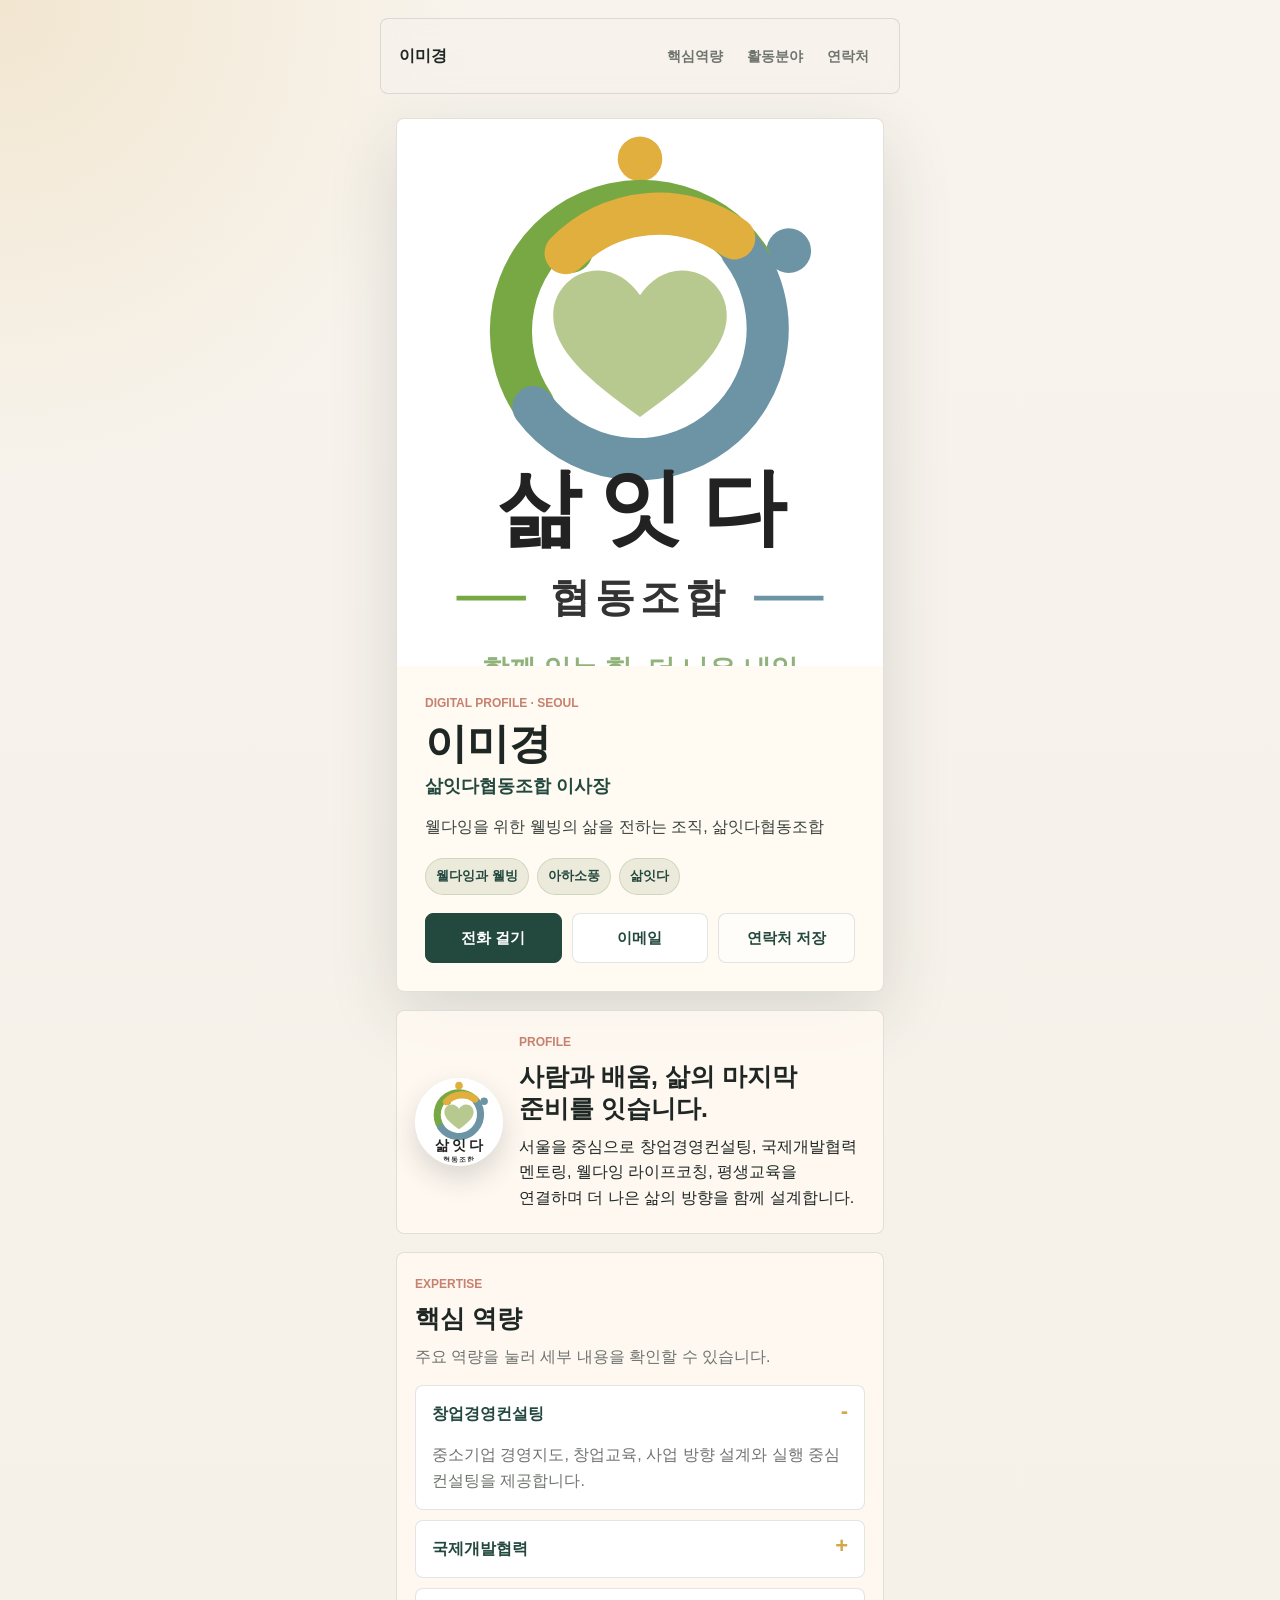
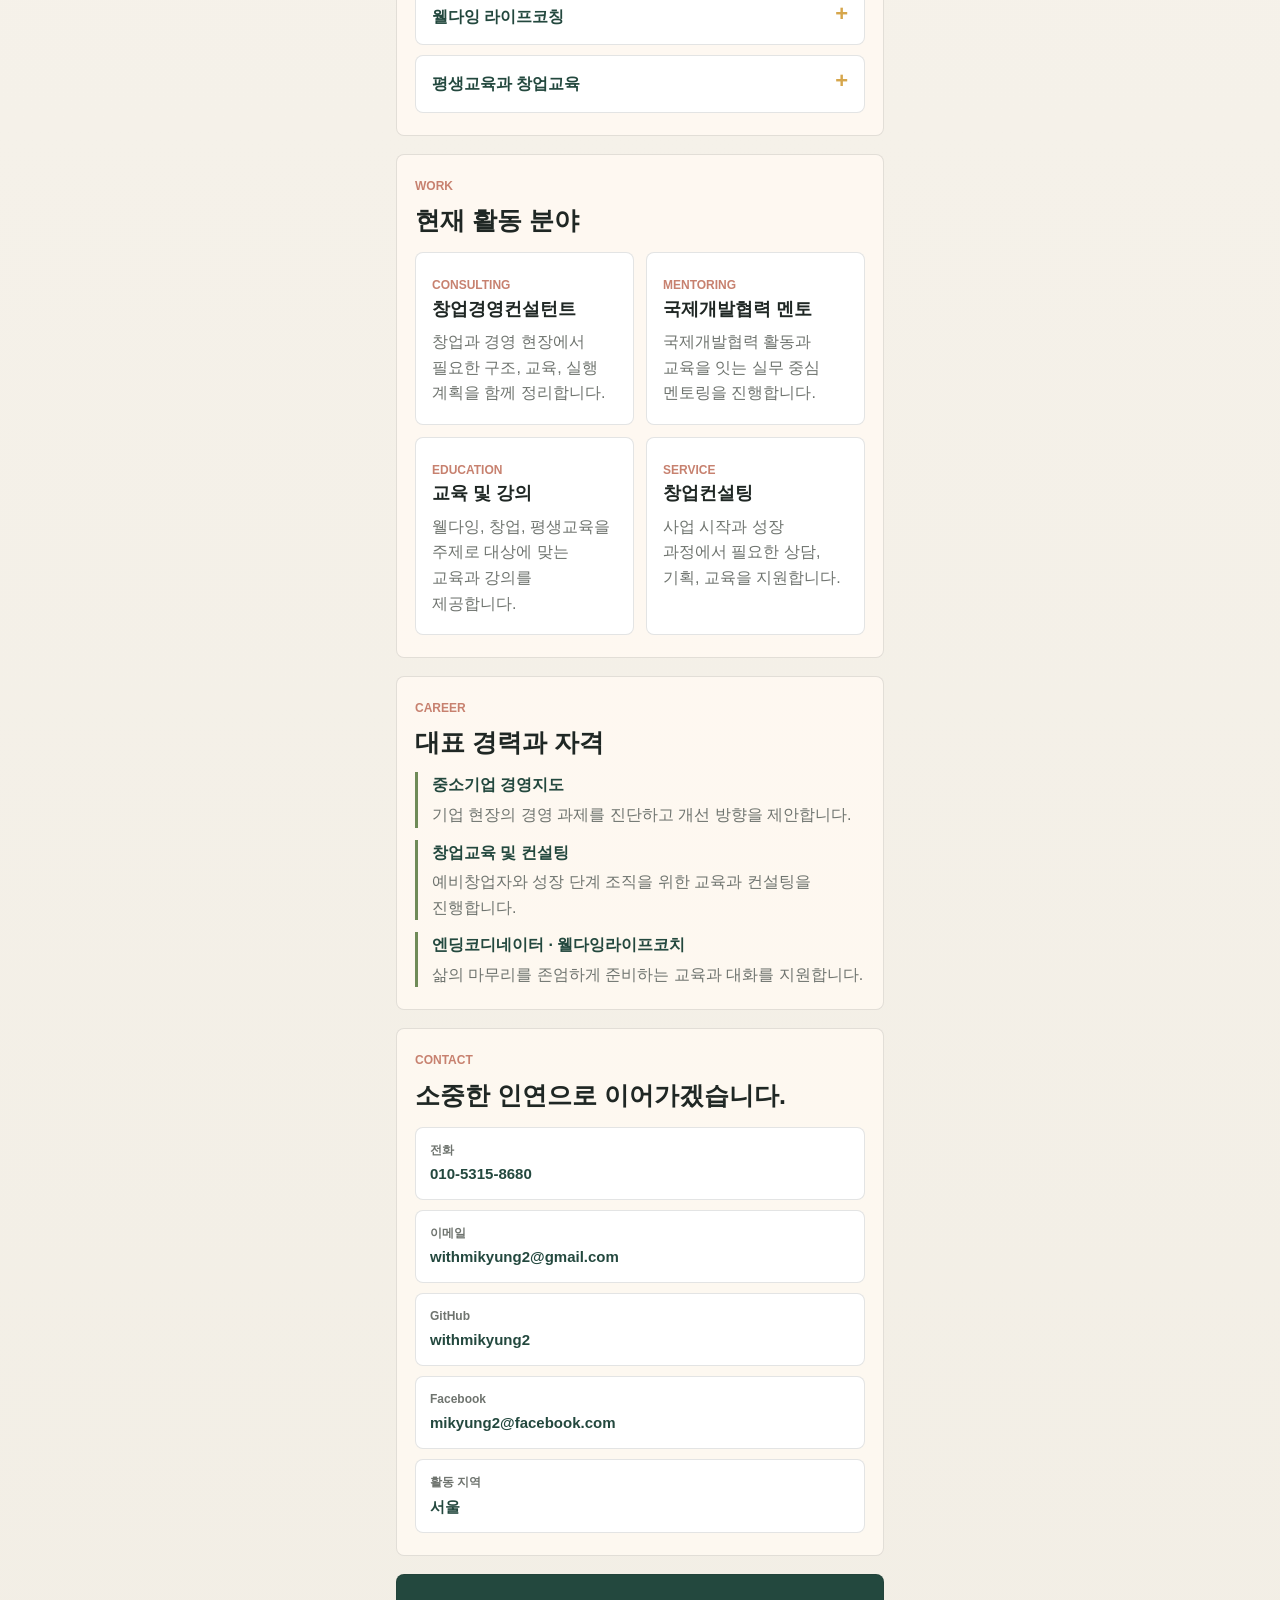
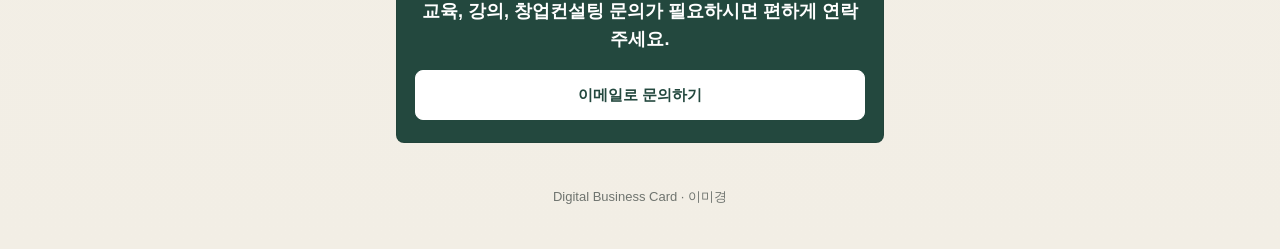
==== index.html @ 8b500c29 "Use cooperative logo instead of profile photo" ====
<!DOCTYPE html>
<html lang="ko">
  <head>
    <meta charset="UTF-8" />
    <meta name="viewport" content="width=device-width, initial-scale=1.0" />
    <meta name="robots" content="index, follow" />
    <title>이미경 · 삶잇다협동조합 이사장</title>
    <meta
      name="description"
      content="이미경 삶잇다협동조합 이사장의 디지털 명함입니다. 웰다잉과 웰빙, 창업경영컨설팅, 국제개발협력, 교육 및 강의를 연결합니다."
    />
    <link rel="canonical" href="https://withmikyung2.github.io/" />

    <!-- Naver Search Advisor ownership meta tag placeholder -->
    <!-- <meta name="naver-site-verification" content="YOUR_NAVER_VERIFICATION_CODE" /> -->
    <!-- Google Search Console ownership meta tag placeholder -->
    <!-- <meta name="google-site-verification" content="YOUR_GOOGLE_VERIFICATION_CODE" /> -->

    <meta property="og:title" content="이미경 · 삶잇다협동조합 이사장" />
    <meta
      property="og:description"
      content="웰다잉을 위한 웰빙의 삶을 전하는 조직, 삶잇다협동조합 이미경의 디지털 프로필입니다."
    />
    <meta property="og:type" content="website" />
    <meta property="og:url" content="https://withmikyung2.github.io/" />
    <meta property="og:image" content="https://withmikyung2.github.io/assets/logo.svg" />

    <link rel="stylesheet" href="./style.css" />
  </head>
  <body>
    <header class="site-header">
      <a class="brand" href="#home" aria-label="홈으로 이동">이미경</a>
      <button class="menu-button" type="button" aria-label="메뉴 열기" aria-expanded="false">
        <span></span>
        <span></span>
        <span></span>
      </button>
      <nav class="site-nav" aria-label="주요 메뉴">
        <a href="#expertise">핵심역량</a>
        <a href="#work">활동분야</a>
        <a href="#contact">연락처</a>
      </nav>
    </header>

    <main id="home" class="page-shell">
      <section class="hero-card" aria-labelledby="hero-title">
        <div class="hero-media">
          <img src="./assets/logo.svg" alt="삶잇다협동조합 로고" />
        </div>
        <div class="hero-content">
          <p class="eyebrow">Digital Profile · Seoul</p>
          <h1 id="hero-title">이미경</h1>
          <p class="role">삶잇다협동조합 이사장</p>
          <p class="lead">웰다잉을 위한 웰빙의 삶을 전하는 조직, 삶잇다협동조합</p>
          <div class="keyword-row" aria-label="주요 키워드">
            <span>웰다잉과 웰빙</span>
            <span>아하소풍</span>
            <span>삶잇다</span>
          </div>
          <div class="action-row" aria-label="빠른 연락 버튼">
            <a class="button primary" href="tel:01053158680">전화 걸기</a>
            <a class="button" href="mailto:withmikyung2@gmail.com">이메일</a>
            <a class="button ghost" href="./contact.vcf" download>연락처 저장</a>
          </div>
        </div>
      </section>

      <section class="intro-section" aria-labelledby="intro-title">
        <img src="./assets/logo.svg" alt="삶잇다협동조합 로고" />
        <div>
          <p class="section-kicker">Profile</p>
          <h2 id="intro-title">사람과 배움, 삶의 마지막 준비를 잇습니다.</h2>
          <p>
            서울을 중심으로 창업경영컨설팅, 국제개발협력 멘토링, 웰다잉 라이프코칭,
            평생교육을 연결하며 더 나은 삶의 방향을 함께 설계합니다.
          </p>
        </div>
      </section>

      <section id="expertise" class="content-section" aria-labelledby="expertise-title">
        <p class="section-kicker">Expertise</p>
        <h2 id="expertise-title">핵심 역량</h2>
        <p class="section-copy">주요 역량을 눌러 세부 내용을 확인할 수 있습니다.</p>

        <div class="accordion-list">
          <details open>
            <summary>창업경영컨설팅</summary>
            <p>중소기업 경영지도, 창업교육, 사업 방향 설계와 실행 중심 컨설팅을 제공합니다.</p>
          </details>
          <details>
            <summary>국제개발협력</summary>
            <p>국제개발협력 분야의 멘토와 컨설턴트로 현장과 교육을 연결합니다.</p>
          </details>
          <details>
            <summary>웰다잉 라이프코칭</summary>
            <p>엔딩코디네이터, 웰다잉라이프코치 관점으로 삶의 정리와 웰빙의 방향을 돕습니다.</p>
          </details>
          <details>
            <summary>평생교육과 창업교육</summary>
            <p>평생교육사 역량을 바탕으로 성인 학습, 창업 역량, 사회적 가치 교육을 기획합니다.</p>
          </details>
        </div>
      </section>

      <section id="work" class="content-section" aria-labelledby="work-title">
        <p class="section-kicker">Work</p>
        <h2 id="work-title">현재 활동 분야</h2>

        <div class="card-grid">
          <article class="info-card">
            <span class="card-label">Consulting</span>
            <h3>창업경영컨설턴트</h3>
            <p>창업과 경영 현장에서 필요한 구조, 교육, 실행 계획을 함께 정리합니다.</p>
          </article>
          <article class="info-card">
            <span class="card-label">Mentoring</span>
            <h3>국제개발협력 멘토</h3>
            <p>국제개발협력 활동과 교육을 잇는 실무 중심 멘토링을 진행합니다.</p>
          </article>
          <article class="info-card">
            <span class="card-label">Education</span>
            <h3>교육 및 강의</h3>
            <p>웰다잉, 창업, 평생교육을 주제로 대상에 맞는 교육과 강의를 제공합니다.</p>
          </article>
          <article class="info-card">
            <span class="card-label">Service</span>
            <h3>창업컨설팅</h3>
            <p>사업 시작과 성장 과정에서 필요한 상담, 기획, 교육을 지원합니다.</p>
          </article>
        </div>
      </section>

      <section class="content-section compact" aria-labelledby="career-title">
        <p class="section-kicker">Career</p>
        <h2 id="career-title">대표 경력과 자격</h2>
        <div class="timeline">
          <article>
            <strong>중소기업 경영지도</strong>
            <p>기업 현장의 경영 과제를 진단하고 개선 방향을 제안합니다.</p>
          </article>
          <article>
            <strong>창업교육 및 컨설팅</strong>
            <p>예비창업자와 성장 단계 조직을 위한 교육과 컨설팅을 진행합니다.</p>
          </article>
          <article>
            <strong>엔딩코디네이터 · 웰다잉라이프코치</strong>
            <p>삶의 마무리를 존엄하게 준비하는 교육과 대화를 지원합니다.</p>
          </article>
        </div>
      </section>

      <section id="contact" class="contact-section" aria-labelledby="contact-title">
        <p class="section-kicker">Contact</p>
        <h2 id="contact-title">소중한 인연으로 이어가겠습니다.</h2>
        <div class="contact-list">
          <a href="tel:01053158680">
            <span>전화</span>
            <strong>010-5315-8680</strong>
          </a>
          <a href="mailto:withmikyung2@gmail.com">
            <span>이메일</span>
            <strong>withmikyung2@gmail.com</strong>
          </a>
          <a href="https://github.com/withmikyung2" target="_blank" rel="noopener noreferrer">
            <span>GitHub</span>
            <strong>withmikyung2</strong>
          </a>
          <div>
            <span>Facebook</span>
            <strong>mikyung2@facebook.com</strong>
          </div>
          <div>
            <span>활동 지역</span>
            <strong>서울</strong>
          </div>
        </div>
      </section>

      <section class="cta-section" aria-label="연락 유도">
        <p>교육, 강의, 창업컨설팅 문의가 필요하시면 편하게 연락 주세요.</p>
        <a class="button primary wide" href="mailto:withmikyung2@gmail.com">이메일로 문의하기</a>
      </section>
    </main>

    <footer class="site-footer">
      <p>Digital Business Card · 이미경</p>
    </footer>

    <script src="./script.js"></script>
  </body>
</html>
---- style.css ----
:root {
  --bg: #f6f2eb;
  --paper: #fffaf2;
  --ink: #1f2724;
  --muted: #6f746f;
  --line: rgba(31, 39, 36, 0.12);
  --green: #23483e;
  --leaf: #6f8b58;
  --rose: #c7816f;
  --gold: #d6a64c;
  --shadow: 0 22px 70px rgba(31, 39, 36, 0.14);
}

* { box-sizing: border-box; }
html { scroll-behavior: smooth; }
body {
  margin: 0;
  background: radial-gradient(circle at top left, rgba(214, 166, 76, 0.18), transparent 30rem), linear-gradient(180deg, #f8f4ed 0%, #f2eee5 100%);
  color: var(--ink);
  font-family: Pretendard, -apple-system, BlinkMacSystemFont, "Segoe UI", sans-serif;
  line-height: 1.6;
  word-break: keep-all;
  overflow-x: hidden;
}
a { color: inherit; text-decoration: none; }
img { display: block; max-width: 100%; }
.site-header {
  position: sticky; top: 0; z-index: 20; display: flex; align-items: center; justify-content: space-between;
  width: min(100%, 520px); margin: 0 auto; padding: 14px 18px;
  background: rgba(246, 242, 235, 0.88); border-bottom: 1px solid var(--line); backdrop-filter: blur(16px);
}
.brand { font-weight: 800; letter-spacing: 0; }
.menu-button { display: grid; gap: 4px; width: 44px; height: 44px; place-content: center; padding: 0; border: 1px solid var(--line); border-radius: 8px; background: var(--paper); }
.menu-button span { width: 18px; height: 2px; background: var(--ink); border-radius: 999px; }
.site-nav { position: absolute; top: 62px; right: 14px; display: none; min-width: 160px; padding: 8px; background: var(--paper); border: 1px solid var(--line); border-radius: 8px; box-shadow: var(--shadow); }
.site-nav.is-open { display: grid; }
.site-nav a { padding: 12px; border-radius: 8px; color: var(--muted); font-size: 14px; font-weight: 700; }
.site-nav a:hover, .site-nav a:focus-visible { background: rgba(111, 139, 88, 0.14); color: var(--green); }
.page-shell { width: min(100%, 520px); margin: 0 auto; padding: 18px 16px 44px; }
.hero-card { overflow: hidden; background: var(--paper); border: 1px solid var(--line); border-radius: 8px; box-shadow: var(--shadow); }
.hero-media { position: relative; aspect-ratio: 4 / 4.5; background: #e8ded1; }
.hero-media img { width: 100%; height: 100%; object-fit: cover; object-position: center 18%; }
.hero-content { padding: 24px 20px 22px; }
.eyebrow, .section-kicker, .card-label { margin: 0 0 8px; color: var(--rose); font-size: 12px; font-weight: 800; letter-spacing: 0; text-transform: uppercase; }
h1, h2, h3, p { margin-top: 0; }
h1 { margin-bottom: 4px; font-size: 42px; line-height: 1.1; }
h2 { margin-bottom: 10px; font-size: 25px; line-height: 1.28; }
h3 { margin-bottom: 8px; font-size: 18px; line-height: 1.35; }
.role { margin-bottom: 14px; color: var(--green); font-size: 18px; font-weight: 800; }
.lead { margin-bottom: 18px; color: #39423d; font-size: 16px; }
.keyword-row { display: flex; flex-wrap: wrap; gap: 8px; margin-bottom: 18px; }
.keyword-row span { padding: 7px 10px; background: rgba(111, 139, 88, 0.14); border: 1px solid rgba(111, 139, 88, 0.22); border-radius: 999px; color: var(--green); font-size: 13px; font-weight: 700; }
.action-row { display: grid; grid-template-columns: 1fr; gap: 10px; }
.button { display: inline-flex; align-items: center; justify-content: center; min-height: 48px; padding: 12px 16px; border: 1px solid var(--line); border-radius: 8px; background: #fff; color: var(--green); font-size: 15px; font-weight: 800; text-align: center; }
.button.primary { background: var(--green); border-color: var(--green); color: #fff; }
.button.ghost { background: rgba(255, 255, 255, 0.58); }
.button.wide { width: 100%; }
.intro-section, .content-section, .contact-section, .cta-section { margin-top: 18px; padding: 22px 18px; background: rgba(255, 250, 242, 0.84); border: 1px solid var(--line); border-radius: 8px; }
.intro-section { display: grid; grid-template-columns: 88px 1fr; gap: 16px; align-items: center; }
.intro-section img { width: 88px; height: 88px; border: 3px solid #fff; border-radius: 50%; object-fit: cover; object-position: center 18%; box-shadow: 0 12px 28px rgba(31, 39, 36, 0.16); }
.intro-section p:last-child, .content-section p:last-child, .contact-section p:last-child { margin-bottom: 0; }
.section-copy { color: var(--muted); }
.accordion-list { display: grid; gap: 10px; margin-top: 16px; }
details { overflow: hidden; background: #fff; border: 1px solid var(--line); border-radius: 8px; }
summary { position: relative; min-height: 54px; padding: 15px 44px 15px 16px; color: var(--green); cursor: pointer; font-weight: 850; list-style: none; }
summary::-webkit-details-marker { display: none; }
summary::after { content: "+"; position: absolute; top: 14px; right: 16px; color: var(--gold); font-size: 22px; line-height: 1; }
details[open] summary::after { content: "-"; }
details p { margin: 0; padding: 0 16px 16px; color: var(--muted); }
.card-grid { display: grid; gap: 12px; margin-top: 16px; }
.info-card { padding: 18px 16px; background: #fff; border: 1px solid var(--line); border-radius: 8px; }
.info-card p { margin-bottom: 0; color: var(--muted); }
.timeline { display: grid; gap: 12px; margin-top: 14px; }
.timeline article { padding-left: 14px; border-left: 3px solid var(--leaf); }
.timeline strong { display: block; margin-bottom: 4px; color: var(--green); }
.timeline p { margin-bottom: 0; color: var(--muted); }
.contact-list { display: grid; gap: 10px; margin-top: 16px; }
.contact-list a, .contact-list div { display: grid; gap: 2px; min-height: 58px; padding: 13px 14px; background: #fff; border: 1px solid var(--line); border-radius: 8px; }
.contact-list span { color: var(--muted); font-size: 12px; font-weight: 800; }
.contact-list strong { color: var(--green); font-size: 15px; overflow-wrap: anywhere; }
.cta-section { background: var(--green); color: #fff; text-align: center; }
.cta-section p { margin-bottom: 16px; font-size: 18px; font-weight: 800; }
.cta-section .button.primary { background: #fff; border-color: #fff; color: var(--green); }
.site-footer { width: min(100%, 520px); margin: 0 auto; padding: 0 16px 28px; color: var(--muted); font-size: 13px; text-align: center; }
@media (min-width: 560px) {
  .site-header { margin-top: 18px; border: 1px solid var(--line); border-radius: 8px; }
  .menu-button { display: none; }
  .site-nav { position: static; display: flex; min-width: auto; padding: 0; background: transparent; border: 0; box-shadow: none; }
  .page-shell { padding-top: 24px; }
  .hero-content { padding: 28px; }
  .action-row { grid-template-columns: repeat(3, 1fr); }
  .card-grid { grid-template-columns: repeat(2, 1fr); }
}
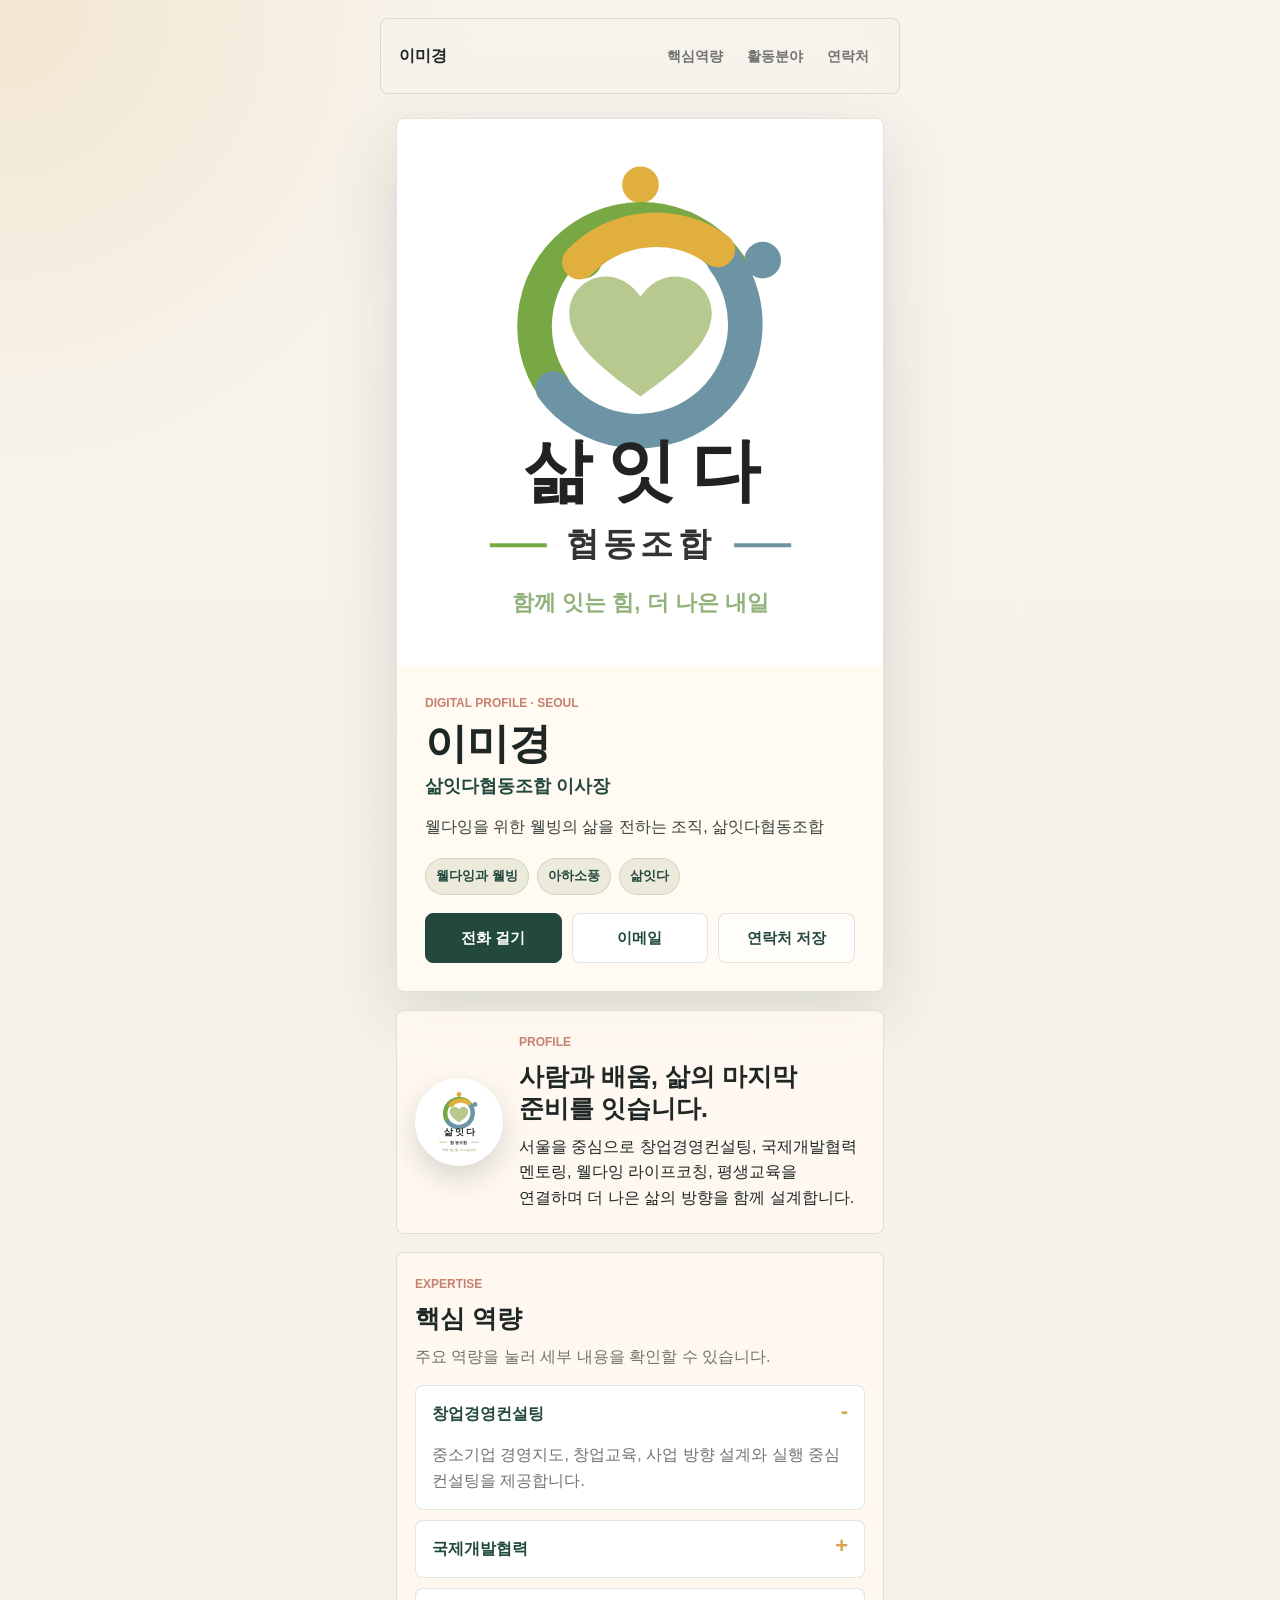
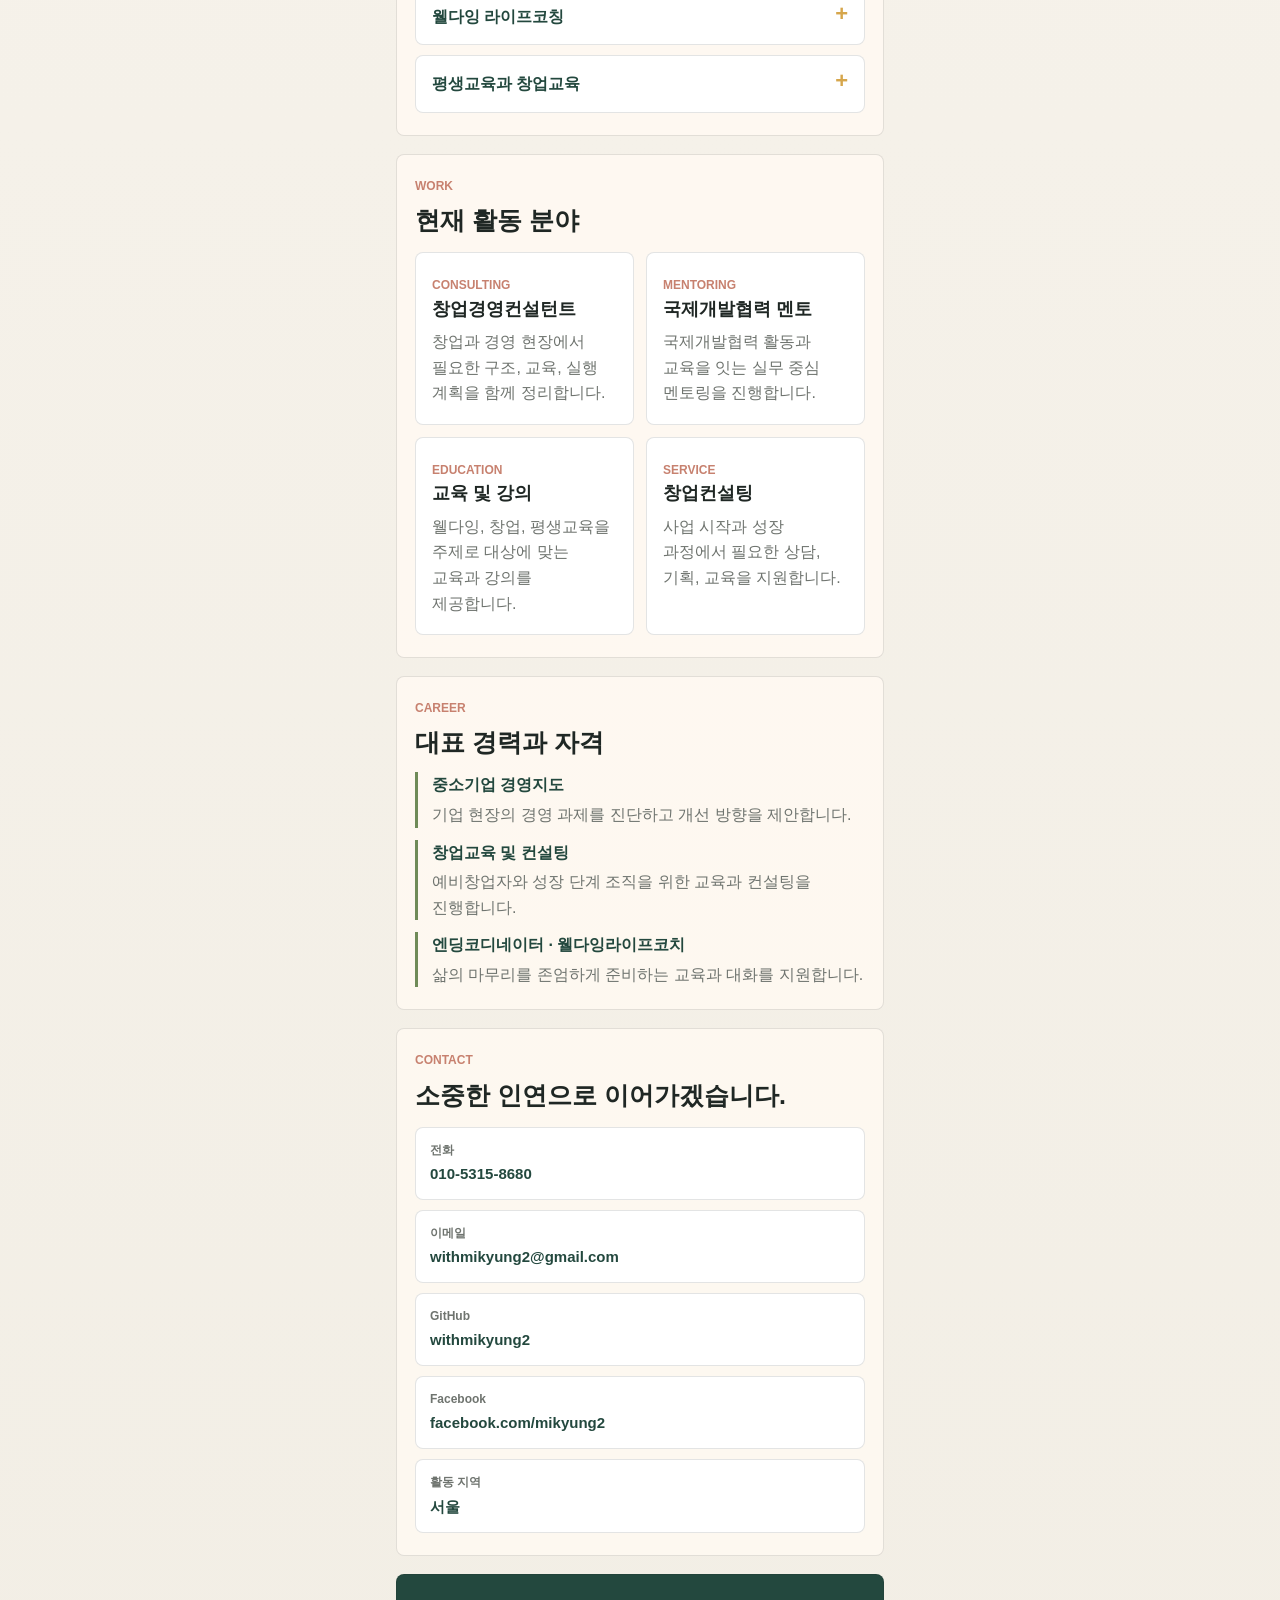
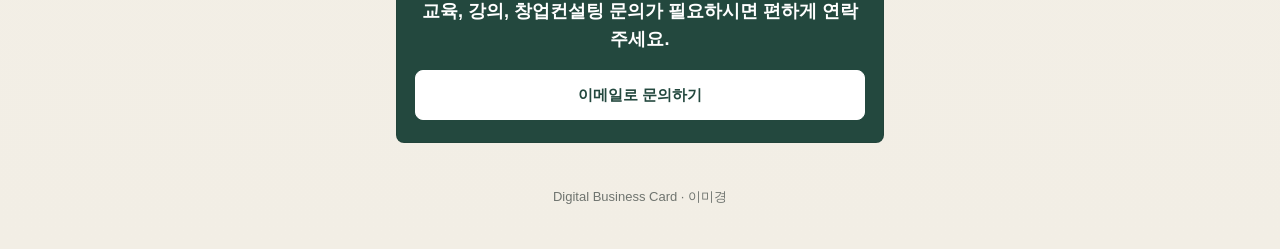
==== commit 870c7061: "Update Facebook contact link" ====
--- a/index.html
+++ b/index.html
@@ -165,10 +165,10 @@
             <span>GitHub</span>
             <strong>withmikyung2</strong>
           </a>
-          <div>
+          <a href="https://facebook.com/mikyung2" target="_blank" rel="noopener noreferrer">
             <span>Facebook</span>
-            <strong>mikyung2@facebook.com</strong>
-          </div>
+            <strong>facebook.com/mikyung2</strong>
+          </a>
           <div>
             <span>활동 지역</span>
             <strong>서울</strong>
--- a/style.css
+++ b/style.css
@@ -11,83 +11,459 @@
   --shadow: 0 22px 70px rgba(31, 39, 36, 0.14);
 }
 
-* { box-sizing: border-box; }
-html { scroll-behavior: smooth; }
+* {
+  box-sizing: border-box;
+}
+
+html {
+  scroll-behavior: smooth;
+}
+
 body {
   margin: 0;
-  background: radial-gradient(circle at top left, rgba(214, 166, 76, 0.18), transparent 30rem), linear-gradient(180deg, #f8f4ed 0%, #f2eee5 100%);
+  background:
+    radial-gradient(circle at top left, rgba(214, 166, 76, 0.18), transparent 30rem),
+    linear-gradient(180deg, #f8f4ed 0%, #f2eee5 100%);
   color: var(--ink);
   font-family: Pretendard, -apple-system, BlinkMacSystemFont, "Segoe UI", sans-serif;
   line-height: 1.6;
   word-break: keep-all;
   overflow-x: hidden;
 }
-a { color: inherit; text-decoration: none; }
-img { display: block; max-width: 100%; }
+
+a {
+  color: inherit;
+  text-decoration: none;
+}
+
+img {
+  display: block;
+  max-width: 100%;
+}
+
 .site-header {
-  position: sticky; top: 0; z-index: 20; display: flex; align-items: center; justify-content: space-between;
-  width: min(100%, 520px); margin: 0 auto; padding: 14px 18px;
-  background: rgba(246, 242, 235, 0.88); border-bottom: 1px solid var(--line); backdrop-filter: blur(16px);
-}
-.brand { font-weight: 800; letter-spacing: 0; }
-.menu-button { display: grid; gap: 4px; width: 44px; height: 44px; place-content: center; padding: 0; border: 1px solid var(--line); border-radius: 8px; background: var(--paper); }
-.menu-button span { width: 18px; height: 2px; background: var(--ink); border-radius: 999px; }
-.site-nav { position: absolute; top: 62px; right: 14px; display: none; min-width: 160px; padding: 8px; background: var(--paper); border: 1px solid var(--line); border-radius: 8px; box-shadow: var(--shadow); }
-.site-nav.is-open { display: grid; }
-.site-nav a { padding: 12px; border-radius: 8px; color: var(--muted); font-size: 14px; font-weight: 700; }
-.site-nav a:hover, .site-nav a:focus-visible { background: rgba(111, 139, 88, 0.14); color: var(--green); }
-.page-shell { width: min(100%, 520px); margin: 0 auto; padding: 18px 16px 44px; }
-.hero-card { overflow: hidden; background: var(--paper); border: 1px solid var(--line); border-radius: 8px; box-shadow: var(--shadow); }
-.hero-media { position: relative; aspect-ratio: 4 / 4.5; background: #e8ded1; }
-.hero-media img { width: 100%; height: 100%; object-fit: cover; object-position: center 18%; }
-.hero-content { padding: 24px 20px 22px; }
-.eyebrow, .section-kicker, .card-label { margin: 0 0 8px; color: var(--rose); font-size: 12px; font-weight: 800; letter-spacing: 0; text-transform: uppercase; }
-h1, h2, h3, p { margin-top: 0; }
-h1 { margin-bottom: 4px; font-size: 42px; line-height: 1.1; }
-h2 { margin-bottom: 10px; font-size: 25px; line-height: 1.28; }
-h3 { margin-bottom: 8px; font-size: 18px; line-height: 1.35; }
-.role { margin-bottom: 14px; color: var(--green); font-size: 18px; font-weight: 800; }
-.lead { margin-bottom: 18px; color: #39423d; font-size: 16px; }
-.keyword-row { display: flex; flex-wrap: wrap; gap: 8px; margin-bottom: 18px; }
-.keyword-row span { padding: 7px 10px; background: rgba(111, 139, 88, 0.14); border: 1px solid rgba(111, 139, 88, 0.22); border-radius: 999px; color: var(--green); font-size: 13px; font-weight: 700; }
-.action-row { display: grid; grid-template-columns: 1fr; gap: 10px; }
-.button { display: inline-flex; align-items: center; justify-content: center; min-height: 48px; padding: 12px 16px; border: 1px solid var(--line); border-radius: 8px; background: #fff; color: var(--green); font-size: 15px; font-weight: 800; text-align: center; }
-.button.primary { background: var(--green); border-color: var(--green); color: #fff; }
-.button.ghost { background: rgba(255, 255, 255, 0.58); }
-.button.wide { width: 100%; }
-.intro-section, .content-section, .contact-section, .cta-section { margin-top: 18px; padding: 22px 18px; background: rgba(255, 250, 242, 0.84); border: 1px solid var(--line); border-radius: 8px; }
-.intro-section { display: grid; grid-template-columns: 88px 1fr; gap: 16px; align-items: center; }
-.intro-section img { width: 88px; height: 88px; border: 3px solid #fff; border-radius: 50%; object-fit: cover; object-position: center 18%; box-shadow: 0 12px 28px rgba(31, 39, 36, 0.16); }
-.intro-section p:last-child, .content-section p:last-child, .contact-section p:last-child { margin-bottom: 0; }
-.section-copy { color: var(--muted); }
-.accordion-list { display: grid; gap: 10px; margin-top: 16px; }
-details { overflow: hidden; background: #fff; border: 1px solid var(--line); border-radius: 8px; }
-summary { position: relative; min-height: 54px; padding: 15px 44px 15px 16px; color: var(--green); cursor: pointer; font-weight: 850; list-style: none; }
-summary::-webkit-details-marker { display: none; }
-summary::after { content: "+"; position: absolute; top: 14px; right: 16px; color: var(--gold); font-size: 22px; line-height: 1; }
-details[open] summary::after { content: "-"; }
-details p { margin: 0; padding: 0 16px 16px; color: var(--muted); }
-.card-grid { display: grid; gap: 12px; margin-top: 16px; }
-.info-card { padding: 18px 16px; background: #fff; border: 1px solid var(--line); border-radius: 8px; }
-.info-card p { margin-bottom: 0; color: var(--muted); }
-.timeline { display: grid; gap: 12px; margin-top: 14px; }
-.timeline article { padding-left: 14px; border-left: 3px solid var(--leaf); }
-.timeline strong { display: block; margin-bottom: 4px; color: var(--green); }
-.timeline p { margin-bottom: 0; color: var(--muted); }
-.contact-list { display: grid; gap: 10px; margin-top: 16px; }
-.contact-list a, .contact-list div { display: grid; gap: 2px; min-height: 58px; padding: 13px 14px; background: #fff; border: 1px solid var(--line); border-radius: 8px; }
-.contact-list span { color: var(--muted); font-size: 12px; font-weight: 800; }
-.contact-list strong { color: var(--green); font-size: 15px; overflow-wrap: anywhere; }
-.cta-section { background: var(--green); color: #fff; text-align: center; }
-.cta-section p { margin-bottom: 16px; font-size: 18px; font-weight: 800; }
-.cta-section .button.primary { background: #fff; border-color: #fff; color: var(--green); }
-.site-footer { width: min(100%, 520px); margin: 0 auto; padding: 0 16px 28px; color: var(--muted); font-size: 13px; text-align: center; }
+  position: sticky;
+  top: 0;
+  z-index: 20;
+  display: flex;
+  align-items: center;
+  justify-content: space-between;
+  width: min(100%, 520px);
+  margin: 0 auto;
+  padding: 14px 18px;
+  background: rgba(246, 242, 235, 0.88);
+  border-bottom: 1px solid var(--line);
+  backdrop-filter: blur(16px);
+}
+
+.brand {
+  font-weight: 800;
+  letter-spacing: 0;
+}
+
+.menu-button {
+  display: grid;
+  gap: 4px;
+  width: 44px;
+  height: 44px;
+  place-content: center;
+  padding: 0;
+  border: 1px solid var(--line);
+  border-radius: 8px;
+  background: var(--paper);
+}
+
+.menu-button span {
+  width: 18px;
+  height: 2px;
+  background: var(--ink);
+  border-radius: 999px;
+}
+
+.site-nav {
+  position: absolute;
+  top: 62px;
+  right: 14px;
+  display: none;
+  min-width: 160px;
+  padding: 8px;
+  background: var(--paper);
+  border: 1px solid var(--line);
+  border-radius: 8px;
+  box-shadow: var(--shadow);
+}
+
+.site-nav.is-open {
+  display: grid;
+}
+
+.site-nav a {
+  padding: 12px;
+  border-radius: 8px;
+  color: var(--muted);
+  font-size: 14px;
+  font-weight: 700;
+}
+
+.site-nav a:hover,
+.site-nav a:focus-visible {
+  background: rgba(111, 139, 88, 0.14);
+  color: var(--green);
+}
+
+.page-shell {
+  width: min(100%, 520px);
+  margin: 0 auto;
+  padding: 18px 16px 44px;
+}
+
+.hero-card {
+  overflow: hidden;
+  background: var(--paper);
+  border: 1px solid var(--line);
+  border-radius: 8px;
+  box-shadow: var(--shadow);
+}
+
+.hero-media {
+  position: relative;
+  aspect-ratio: 4 / 4.5;
+  display: flex;
+  align-items: center;
+  justify-content: center;
+  padding: 24px;
+  background: #fff;
+}
+
+.hero-media img {
+  width: 100%;
+  height: 100%;
+  object-fit: contain;
+  object-position: center;
+}
+
+.hero-content {
+  padding: 24px 20px 22px;
+}
+
+.eyebrow,
+.section-kicker,
+.card-label {
+  margin: 0 0 8px;
+  color: var(--rose);
+  font-size: 12px;
+  font-weight: 800;
+  letter-spacing: 0;
+  text-transform: uppercase;
+}
+
+h1,
+h2,
+h3,
+p {
+  margin-top: 0;
+}
+
+h1 {
+  margin-bottom: 4px;
+  font-size: 42px;
+  line-height: 1.1;
+}
+
+h2 {
+  margin-bottom: 10px;
+  font-size: 25px;
+  line-height: 1.28;
+}
+
+h3 {
+  margin-bottom: 8px;
+  font-size: 18px;
+  line-height: 1.35;
+}
+
+.role {
+  margin-bottom: 14px;
+  color: var(--green);
+  font-size: 18px;
+  font-weight: 800;
+}
+
+.lead {
+  margin-bottom: 18px;
+  color: #39423d;
+  font-size: 16px;
+}
+
+.keyword-row {
+  display: flex;
+  flex-wrap: wrap;
+  gap: 8px;
+  margin-bottom: 18px;
+}
+
+.keyword-row span {
+  padding: 7px 10px;
+  background: rgba(111, 139, 88, 0.14);
+  border: 1px solid rgba(111, 139, 88, 0.22);
+  border-radius: 999px;
+  color: var(--green);
+  font-size: 13px;
+  font-weight: 700;
+}
+
+.action-row {
+  display: grid;
+  grid-template-columns: 1fr;
+  gap: 10px;
+}
+
+.button {
+  display: inline-flex;
+  align-items: center;
+  justify-content: center;
+  min-height: 48px;
+  padding: 12px 16px;
+  border: 1px solid var(--line);
+  border-radius: 8px;
+  background: #ffffff;
+  color: var(--green);
+  font-size: 15px;
+  font-weight: 800;
+  text-align: center;
+}
+
+.button.primary {
+  background: var(--green);
+  border-color: var(--green);
+  color: #ffffff;
+}
+
+.button.ghost {
+  background: rgba(255, 255, 255, 0.58);
+}
+
+.button.wide {
+  width: 100%;
+}
+
+.intro-section,
+.content-section,
+.contact-section,
+.cta-section {
+  margin-top: 18px;
+  padding: 22px 18px;
+  background: rgba(255, 250, 242, 0.84);
+  border: 1px solid var(--line);
+  border-radius: 8px;
+}
+
+.intro-section {
+  display: grid;
+  grid-template-columns: 88px 1fr;
+  gap: 16px;
+  align-items: center;
+}
+
+.intro-section img {
+  width: 88px;
+  height: 88px;
+  border: 3px solid #fff;
+  border-radius: 50%;
+  object-fit: contain;
+  object-position: center;
+  padding: 8px;
+  background: #fff;
+  box-shadow: 0 12px 28px rgba(31, 39, 36, 0.16);
+}
+
+.intro-section p:last-child,
+.content-section p:last-child,
+.contact-section p:last-child {
+  margin-bottom: 0;
+}
+
+.section-copy {
+  color: var(--muted);
+}
+
+.accordion-list {
+  display: grid;
+  gap: 10px;
+  margin-top: 16px;
+}
+
+details {
+  overflow: hidden;
+  background: #ffffff;
+  border: 1px solid var(--line);
+  border-radius: 8px;
+}
+
+summary {
+  position: relative;
+  min-height: 54px;
+  padding: 15px 44px 15px 16px;
+  color: var(--green);
+  cursor: pointer;
+  font-weight: 850;
+  list-style: none;
+}
+
+summary::-webkit-details-marker {
+  display: none;
+}
+
+summary::after {
+  content: "+";
+  position: absolute;
+  top: 14px;
+  right: 16px;
+  color: var(--gold);
+  font-size: 22px;
+  line-height: 1;
+}
+
+details[open] summary::after {
+  content: "-";
+}
+
+details p {
+  margin: 0;
+  padding: 0 16px 16px;
+  color: var(--muted);
+}
+
+.card-grid {
+  display: grid;
+  gap: 12px;
+  margin-top: 16px;
+}
+
+.info-card {
+  padding: 18px 16px;
+  background: #ffffff;
+  border: 1px solid var(--line);
+  border-radius: 8px;
+}
+
+.info-card p {
+  margin-bottom: 0;
+  color: var(--muted);
+}
+
+.timeline {
+  display: grid;
+  gap: 12px;
+  margin-top: 14px;
+}
+
+.timeline article {
+  padding-left: 14px;
+  border-left: 3px solid var(--leaf);
+}
+
+.timeline strong {
+  display: block;
+  margin-bottom: 4px;
+  color: var(--green);
+}
+
+.timeline p {
+  margin-bottom: 0;
+  color: var(--muted);
+}
+
+.contact-list {
+  display: grid;
+  gap: 10px;
+  margin-top: 16px;
+}
+
+.contact-list a,
+.contact-list div {
+  display: grid;
+  gap: 2px;
+  min-height: 58px;
+  padding: 13px 14px;
+  background: #ffffff;
+  border: 1px solid var(--line);
+  border-radius: 8px;
+}
+
+.contact-list span {
+  color: var(--muted);
+  font-size: 12px;
+  font-weight: 800;
+}
+
+.contact-list strong {
+  color: var(--green);
+  font-size: 15px;
+  overflow-wrap: anywhere;
+}
+
+.cta-section {
+  background: var(--green);
+  color: #ffffff;
+  text-align: center;
+}
+
+.cta-section p {
+  margin-bottom: 16px;
+  font-size: 18px;
+  font-weight: 800;
+}
+
+.cta-section .button.primary {
+  background: #ffffff;
+  border-color: #ffffff;
+  color: var(--green);
+}
+
+.site-footer {
+  width: min(100%, 520px);
+  margin: 0 auto;
+  padding: 0 16px 28px;
+  color: var(--muted);
+  font-size: 13px;
+  text-align: center;
+}
+
 @media (min-width: 560px) {
-  .site-header { margin-top: 18px; border: 1px solid var(--line); border-radius: 8px; }
-  .menu-button { display: none; }
-  .site-nav { position: static; display: flex; min-width: auto; padding: 0; background: transparent; border: 0; box-shadow: none; }
-  .page-shell { padding-top: 24px; }
-  .hero-content { padding: 28px; }
-  .action-row { grid-template-columns: repeat(3, 1fr); }
-  .card-grid { grid-template-columns: repeat(2, 1fr); }
-}
+  .site-header {
+    margin-top: 18px;
+    border: 1px solid var(--line);
+    border-radius: 8px;
+  }
+
+  .menu-button {
+    display: none;
+  }
+
+  .site-nav {
+    position: static;
+    display: flex;
+    min-width: auto;
+    padding: 0;
+    background: transparent;
+    border: 0;
+    box-shadow: none;
+  }
+
+  .page-shell {
+    padding-top: 24px;
+  }
+
+  .hero-content {
+    padding: 28px;
+  }
+
+  .action-row {
+    grid-template-columns: repeat(3, 1fr);
+  }
+
+  .card-grid {
+    grid-template-columns: repeat(2, 1fr);
+  }
+}
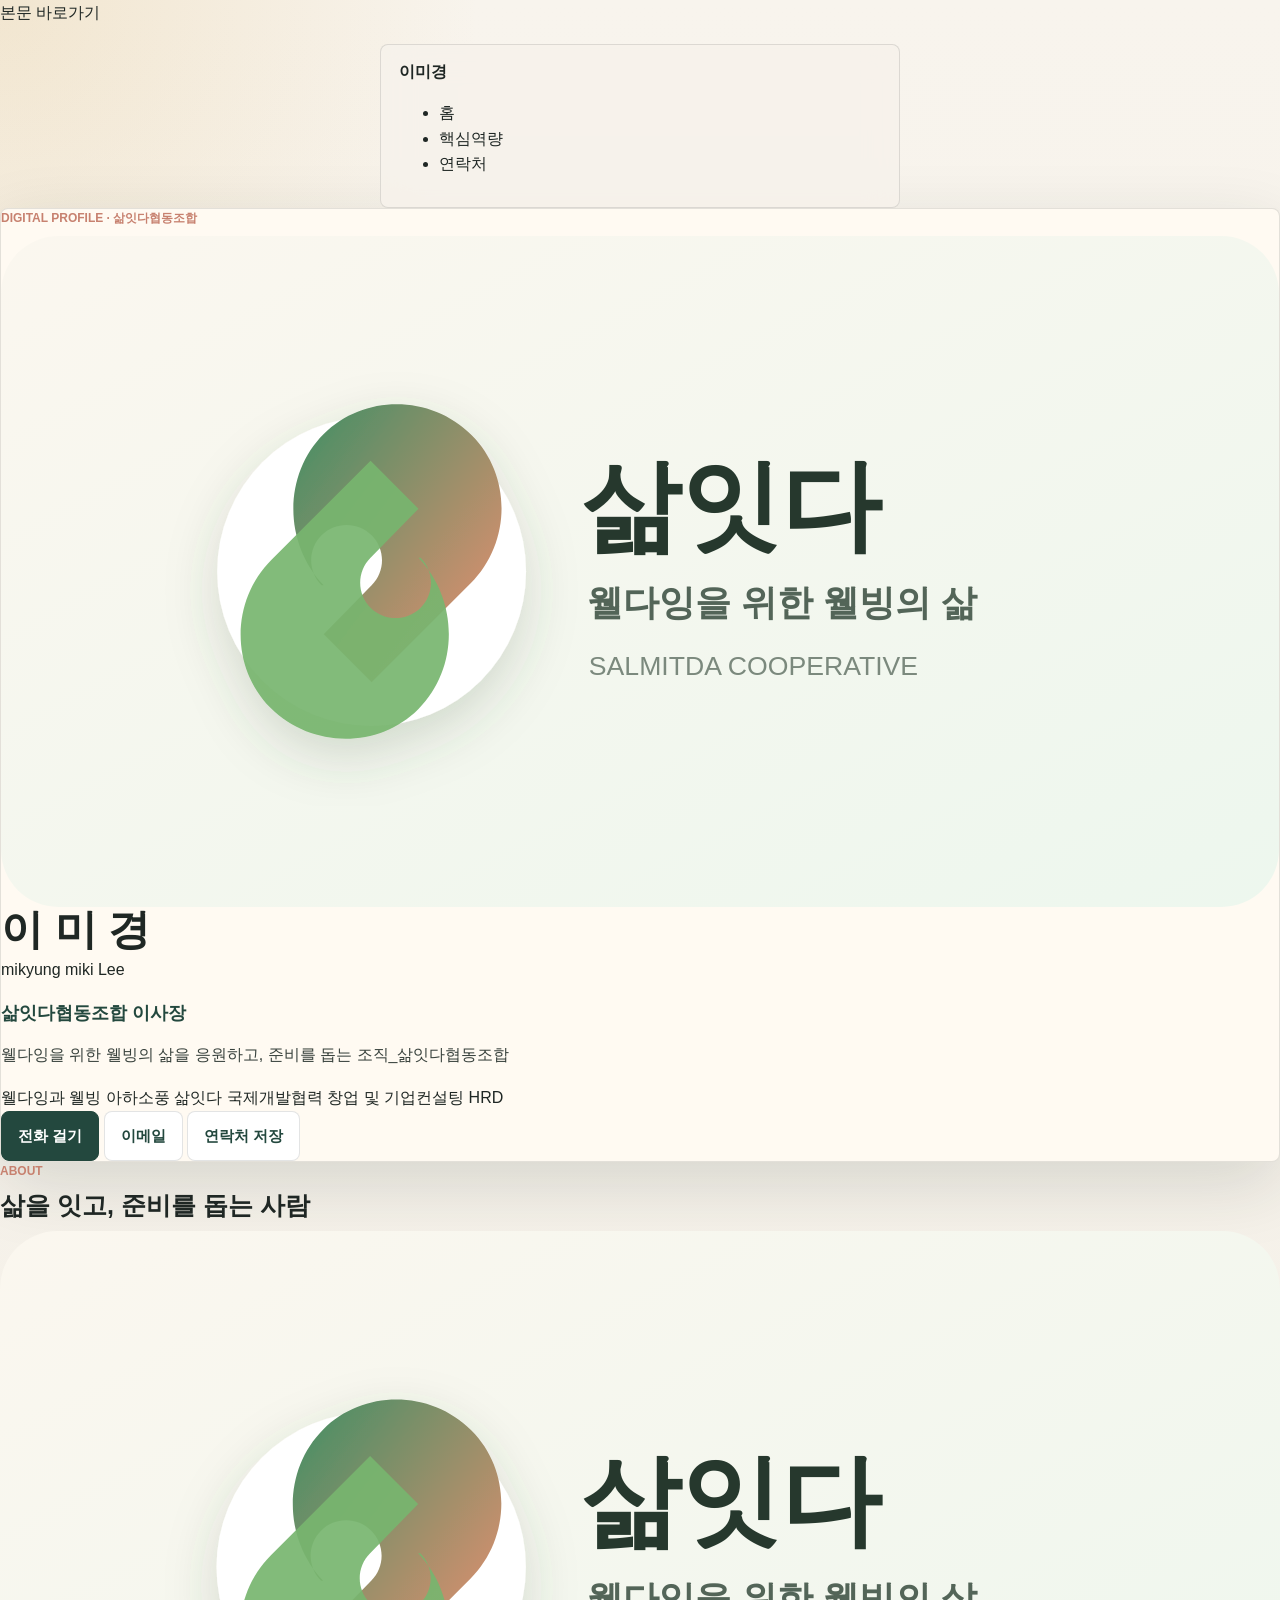
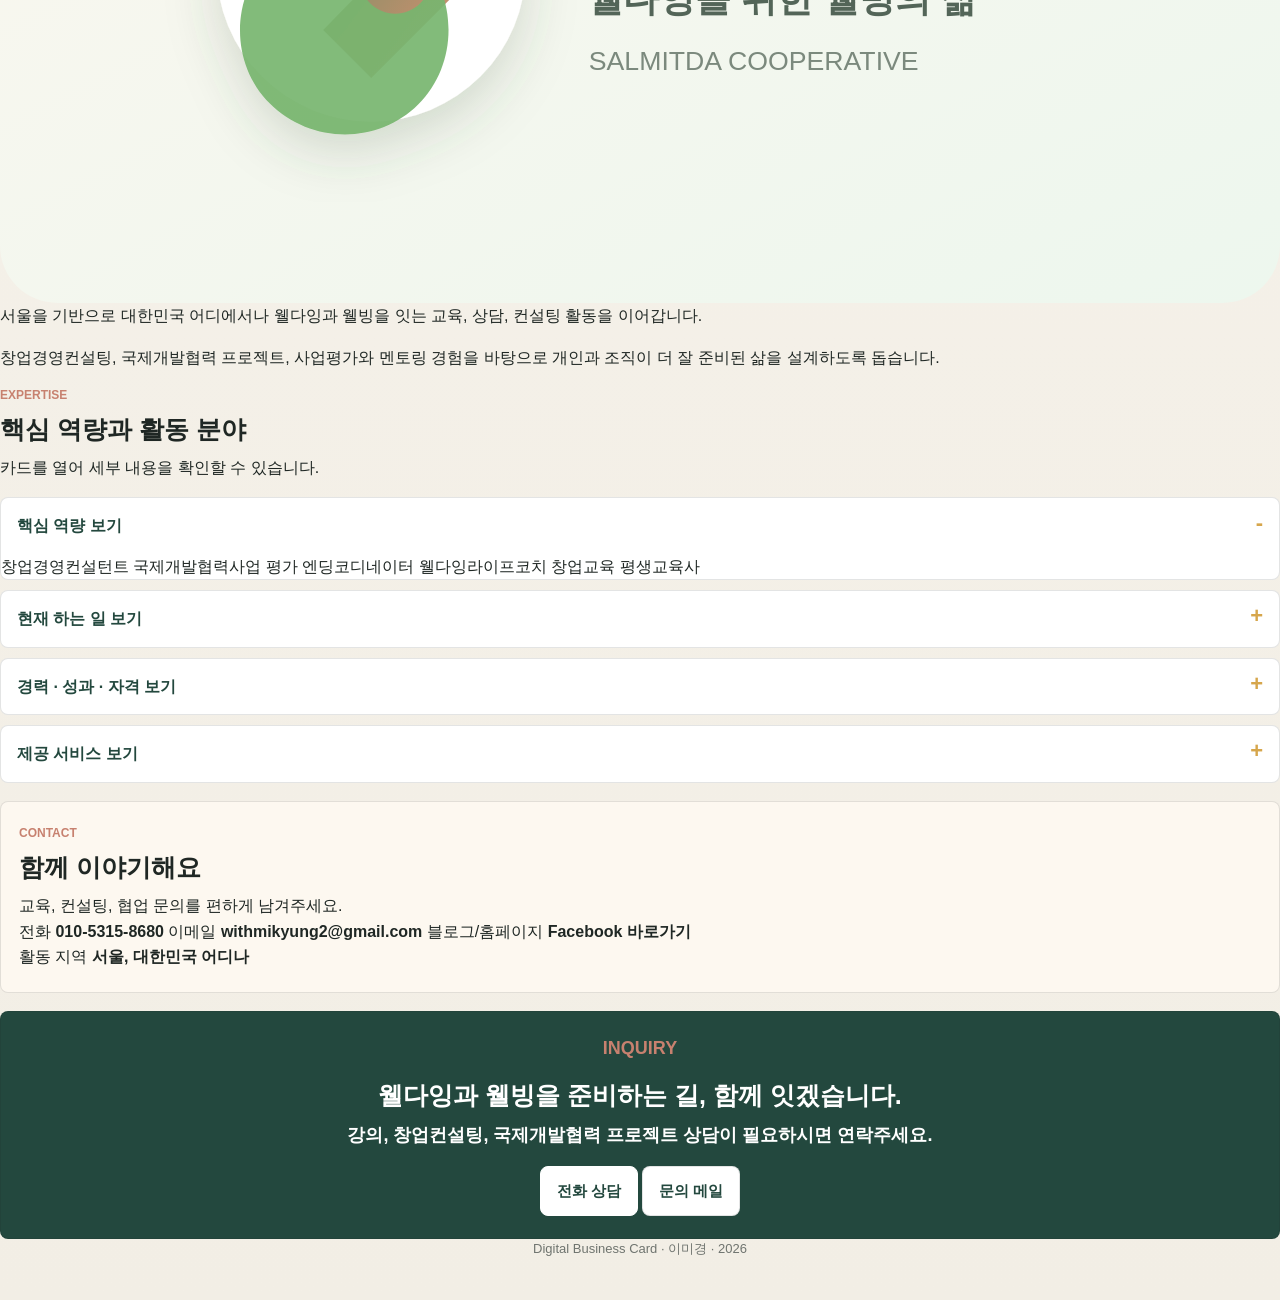
==== commit a6168773: "Update business card markup" ====
--- a/index.html
+++ b/index.html
@@ -1,191 +1,194 @@
-<!DOCTYPE html>
+<!doctype html>
 <html lang="ko">
   <head>
-    <meta charset="UTF-8" />
-    <meta name="viewport" content="width=device-width, initial-scale=1.0" />
-    <meta name="robots" content="index, follow" />
-    <title>이미경 · 삶잇다협동조합 이사장</title>
-    <meta
-      name="description"
-      content="이미경 삶잇다협동조합 이사장의 디지털 명함입니다. 웰다잉과 웰빙, 창업경영컨설팅, 국제개발협력, 교육 및 강의를 연결합니다."
-    />
-    <link rel="canonical" href="https://withmikyung2.github.io/" />
+    <meta charset="utf-8">
+    <meta name="viewport" content="width=device-width, initial-scale=1">
+    <title>이미경 | 삶잇다협동조합 이사장</title>
+    <meta name="description" content="이미경 삶잇다협동조합 이사장 디지털 명함. 웰다잉과 웰빙, 창업경영컨설팅, 국제개발협력, HRD 활동을 소개합니다.">
+    <meta name="robots" content="index, follow">
+    <link rel="canonical" href="https://withmikyung2.github.io/">
 
-    <!-- Naver Search Advisor ownership meta tag placeholder -->
-    <!-- <meta name="naver-site-verification" content="YOUR_NAVER_VERIFICATION_CODE" /> -->
-    <!-- Google Search Console ownership meta tag placeholder -->
-    <!-- <meta name="google-site-verification" content="YOUR_GOOGLE_VERIFICATION_CODE" /> -->
+    <!-- 네이버 서치어드바이저 소유확인 meta 태그를 여기에 넣어주세요. -->
+    <!-- Google Search Console 소유확인 meta 태그를 여기에 넣어주세요. -->
 
-    <meta property="og:title" content="이미경 · 삶잇다협동조합 이사장" />
-    <meta
-      property="og:description"
-      content="웰다잉을 위한 웰빙의 삶을 전하는 조직, 삶잇다협동조합 이미경의 디지털 프로필입니다."
-    />
-    <meta property="og:type" content="website" />
-    <meta property="og:url" content="https://withmikyung2.github.io/" />
-    <meta property="og:image" content="https://withmikyung2.github.io/assets/logo.svg" />
+    <meta property="og:title" content="이미경 | 삶잇다협동조합 이사장">
+    <meta property="og:description" content="웰다잉을 위한 웰빙의 삶을 응원하고, 준비를 돕는 삶잇다협동조합의 디지털 프로필입니다.">
+    <meta property="og:type" content="website">
+    <meta property="og:url" content="https://withmikyung2.github.io/">
+    <meta property="og:image" content="https://withmikyung2.github.io/assets/salmitda-logo.svg">
 
-    <link rel="stylesheet" href="./style.css" />
+    <link rel="icon" href="assets/favicon.svg" type="image/svg+xml">
+    <link rel="alternate icon" href="assets/salmitda-logo.svg" type="image/svg+xml">
+    <meta name="theme-color" content="#f5f0e7">
+    <link rel="stylesheet" href="style.css">
   </head>
   <body>
-    <header class="site-header">
-      <a class="brand" href="#home" aria-label="홈으로 이동">이미경</a>
-      <button class="menu-button" type="button" aria-label="메뉴 열기" aria-expanded="false">
-        <span></span>
-        <span></span>
-        <span></span>
-      </button>
-      <nav class="site-nav" aria-label="주요 메뉴">
-        <a href="#expertise">핵심역량</a>
-        <a href="#work">활동분야</a>
-        <a href="#contact">연락처</a>
+    <a class="skip-link" href="#main">본문 바로가기</a>
+    <header class="site-header" aria-label="상단 메뉴">
+      <nav class="nav-shell">
+        <a class="brand" href="#home" aria-label="이미경 홈으로 이동">이미경</a>
+        <button class="menu-button" type="button" aria-expanded="false" aria-controls="site-menu">
+          <span></span><span></span><span></span>
+          <span class="visually-hidden">메뉴 열기</span>
+        </button>
+        <ul class="site-menu" id="site-menu">
+          <li><a href="#home">홈</a></li>
+          <li><a href="#expertise">핵심역량</a></li>
+          <li><a href="#contact">연락처</a></li>
+        </ul>
       </nav>
     </header>
 
-    <main id="home" class="page-shell">
-      <section class="hero-card" aria-labelledby="hero-title">
-        <div class="hero-media">
-          <img src="./assets/logo.svg" alt="삶잇다협동조합 로고" />
-        </div>
-        <div class="hero-content">
-          <p class="eyebrow">Digital Profile · Seoul</p>
-          <h1 id="hero-title">이미경</h1>
+    <main id="main">
+      <section class="hero section" id="home">
+        <div class="hero-card">
+          <p class="eyebrow">Digital Profile · 삶잇다협동조합</p>
+          <div class="hero-logo-wrap">
+            <img src="assets/salmitda-logo.svg" alt="삶잇다협동조합 로고" class="hero-logo">
+          </div>
+          <h1>이 미 경</h1>
+          <p class="roman">mikyung miki Lee</p>
           <p class="role">삶잇다협동조합 이사장</p>
-          <p class="lead">웰다잉을 위한 웰빙의 삶을 전하는 조직, 삶잇다협동조합</p>
-          <div class="keyword-row" aria-label="주요 키워드">
+          <p class="lead">웰다잉을 위한 웰빙의 삶을 응원하고, 준비를 돕는 조직_삶잇다협동조합</p>
+          <div class="keyword-cloud" aria-label="주요 키워드">
             <span>웰다잉과 웰빙</span>
             <span>아하소풍</span>
             <span>삶잇다</span>
+            <span>국제개발협력</span>
+            <span>창업 및 기업컨설팅</span>
+            <span>HRD</span>
           </div>
-          <div class="action-row" aria-label="빠른 연락 버튼">
-            <a class="button primary" href="tel:01053158680">전화 걸기</a>
-            <a class="button" href="mailto:withmikyung2@gmail.com">이메일</a>
-            <a class="button ghost" href="./contact.vcf" download>연락처 저장</a>
+          <div class="hero-actions" aria-label="빠른 연락">
+            <a class="button primary" href="tel:+821053158680">전화 걸기</a>
+            <a class="button" href="mailto:withmikyung2@gmail.com?subject=%EC%82%B6%EC%9E%87%EB%8B%A4%20%EB%AC%B8%EC%9D%98%EB%93%9C%EB%A6%BD%EB%8B%88%EB%8B%A4">이메일</a>
+            <a class="button subtle" href="contact.vcf" download>연락처 저장</a>
           </div>
         </div>
       </section>
 
-      <section class="intro-section" aria-labelledby="intro-title">
-        <img src="./assets/logo.svg" alt="삶잇다협동조합 로고" />
-        <div>
-          <p class="section-kicker">Profile</p>
-          <h2 id="intro-title">사람과 배움, 삶의 마지막 준비를 잇습니다.</h2>
-          <p>
-            서울을 중심으로 창업경영컨설팅, 국제개발협력 멘토링, 웰다잉 라이프코칭,
-            평생교육을 연결하며 더 나은 삶의 방향을 함께 설계합니다.
-          </p>
+      <section class="section profile-section" aria-labelledby="profile-title">
+        <div class="section-heading">
+          <p class="eyebrow">About</p>
+          <h2 id="profile-title">삶을 잇고, 준비를 돕는 사람</h2>
         </div>
+        <article class="profile-card">
+          <img src="assets/salmitda-logo.svg" alt="삶잇다협동조합 로고 이미지" class="profile-image">
+          <div>
+            <p>서울을 기반으로 대한민국 어디에서나 웰다잉과 웰빙을 잇는 교육, 상담, 컨설팅 활동을 이어갑니다.</p>
+            <p>창업경영컨설팅, 국제개발협력 프로젝트, 사업평가와 멘토링 경험을 바탕으로 개인과 조직이 더 잘 준비된 삶을 설계하도록 돕습니다.</p>
+          </div>
+        </article>
       </section>
 
-      <section id="expertise" class="content-section" aria-labelledby="expertise-title">
-        <p class="section-kicker">Expertise</p>
-        <h2 id="expertise-title">핵심 역량</h2>
-        <p class="section-copy">주요 역량을 눌러 세부 내용을 확인할 수 있습니다.</p>
+      <section class="section" id="expertise" aria-labelledby="expertise-title">
+        <div class="section-heading">
+          <p class="eyebrow">Expertise</p>
+          <h2 id="expertise-title">핵심 역량과 활동 분야</h2>
+          <p>카드를 열어 세부 내용을 확인할 수 있습니다.</p>
+        </div>
 
         <div class="accordion-list">
-          <details open>
-            <summary>창업경영컨설팅</summary>
-            <p>중소기업 경영지도, 창업교육, 사업 방향 설계와 실행 중심 컨설팅을 제공합니다.</p>
+          <details class="accordion-card" open>
+            <summary>
+              <span>핵심 역량</span>
+              <b>보기</b>
+            </summary>
+            <div class="chips">
+              <span>창업경영컨설턴트</span>
+              <span>국제개발협력사업 평가</span>
+              <span>엔딩코디네이터</span>
+              <span>웰다잉라이프코치</span>
+              <span>창업교육</span>
+              <span>평생교육사</span>
+            </div>
           </details>
-          <details>
-            <summary>국제개발협력</summary>
-            <p>국제개발협력 분야의 멘토와 컨설턴트로 현장과 교육을 연결합니다.</p>
+
+          <details class="accordion-card">
+            <summary>
+              <span>현재 하는 일</span>
+              <b>보기</b>
+            </summary>
+            <ul class="clean-list">
+              <li>창업경영컨설턴트</li>
+              <li>국제개발협력 및 ODA 프로젝트</li>
+              <li>사업평가, 멘토, 컨설턴트</li>
+            </ul>
           </details>
-          <details>
-            <summary>웰다잉 라이프코칭</summary>
-            <p>엔딩코디네이터, 웰다잉라이프코치 관점으로 삶의 정리와 웰빙의 방향을 돕습니다.</p>
+
+          <details class="accordion-card">
+            <summary>
+              <span>경력 · 성과 · 자격</span>
+              <b>보기</b>
+            </summary>
+            <ul class="clean-list">
+              <li>중소기업 경영지도</li>
+              <li>창업교육 및 컨설턴트</li>
+            </ul>
           </details>
-          <details>
-            <summary>평생교육과 창업교육</summary>
-            <p>평생교육사 역량을 바탕으로 성인 학습, 창업 역량, 사회적 가치 교육을 기획합니다.</p>
+
+          <details class="accordion-card">
+            <summary>
+              <span>제공 서비스</span>
+              <b>보기</b>
+            </summary>
+            <div class="service-grid">
+              <article>
+                <strong>교육 및 강의</strong>
+                <p>웰다잉, 웰빙, 창업과 조직 성장을 주제로 한 교육을 진행합니다.</p>
+              </article>
+              <article>
+                <strong>창업컨설팅</strong>
+                <p>초기 창업과 기업 운영에 필요한 방향 설정과 실행을 돕습니다.</p>
+              </article>
+            </div>
           </details>
         </div>
       </section>
 
-      <section id="work" class="content-section" aria-labelledby="work-title">
-        <p class="section-kicker">Work</p>
-        <h2 id="work-title">현재 활동 분야</h2>
+      <section class="section contact-section" id="contact" aria-labelledby="contact-title">
+        <div class="section-heading">
+          <p class="eyebrow">Contact</p>
+          <h2 id="contact-title">함께 이야기해요</h2>
+          <p>교육, 컨설팅, 협업 문의를 편하게 남겨주세요.</p>
+        </div>
 
-        <div class="card-grid">
-          <article class="info-card">
-            <span class="card-label">Consulting</span>
-            <h3>창업경영컨설턴트</h3>
-            <p>창업과 경영 현장에서 필요한 구조, 교육, 실행 계획을 함께 정리합니다.</p>
-          </article>
-          <article class="info-card">
-            <span class="card-label">Mentoring</span>
-            <h3>국제개발협력 멘토</h3>
-            <p>국제개발협력 활동과 교육을 잇는 실무 중심 멘토링을 진행합니다.</p>
-          </article>
-          <article class="info-card">
-            <span class="card-label">Education</span>
-            <h3>교육 및 강의</h3>
-            <p>웰다잉, 창업, 평생교육을 주제로 대상에 맞는 교육과 강의를 제공합니다.</p>
-          </article>
-          <article class="info-card">
-            <span class="card-label">Service</span>
-            <h3>창업컨설팅</h3>
-            <p>사업 시작과 성장 과정에서 필요한 상담, 기획, 교육을 지원합니다.</p>
-          </article>
-        </div>
-      </section>
-
-      <section class="content-section compact" aria-labelledby="career-title">
-        <p class="section-kicker">Career</p>
-        <h2 id="career-title">대표 경력과 자격</h2>
-        <div class="timeline">
-          <article>
-            <strong>중소기업 경영지도</strong>
-            <p>기업 현장의 경영 과제를 진단하고 개선 방향을 제안합니다.</p>
-          </article>
-          <article>
-            <strong>창업교육 및 컨설팅</strong>
-            <p>예비창업자와 성장 단계 조직을 위한 교육과 컨설팅을 진행합니다.</p>
-          </article>
-          <article>
-            <strong>엔딩코디네이터 · 웰다잉라이프코치</strong>
-            <p>삶의 마무리를 존엄하게 준비하는 교육과 대화를 지원합니다.</p>
-          </article>
-        </div>
-      </section>
-
-      <section id="contact" class="contact-section" aria-labelledby="contact-title">
-        <p class="section-kicker">Contact</p>
-        <h2 id="contact-title">소중한 인연으로 이어가겠습니다.</h2>
-        <div class="contact-list">
-          <a href="tel:01053158680">
+        <div class="contact-grid">
+          <a class="contact-card" href="tel:+821053158680">
             <span>전화</span>
             <strong>010-5315-8680</strong>
           </a>
-          <a href="mailto:withmikyung2@gmail.com">
+          <a class="contact-card" href="mailto:withmikyung2@gmail.com?subject=%EC%82%B6%EC%9E%87%EB%8B%A4%20%EB%AC%B8%EC%9D%98%EB%93%9C%EB%A6%BD%EB%8B%88%EB%8B%A4">
             <span>이메일</span>
             <strong>withmikyung2@gmail.com</strong>
           </a>
-          <a href="https://github.com/withmikyung2" target="_blank" rel="noopener noreferrer">
-            <span>GitHub</span>
-            <strong>withmikyung2</strong>
+          <a class="contact-card" href="https://www.facebook.com/miikyung2" target="_blank" rel="noopener noreferrer">
+            <span>블로그/홈페이지</span>
+            <strong>Facebook 바로가기</strong>
           </a>
-          <a href="https://facebook.com/mikyung2" target="_blank" rel="noopener noreferrer">
-            <span>Facebook</span>
-            <strong>facebook.com/mikyung2</strong>
-          </a>
-          <div>
+          <div class="contact-card">
             <span>활동 지역</span>
-            <strong>서울</strong>
+            <strong>서울, 대한민국 어디나</strong>
           </div>
         </div>
       </section>
 
-      <section class="cta-section" aria-label="연락 유도">
-        <p>교육, 강의, 창업컨설팅 문의가 필요하시면 편하게 연락 주세요.</p>
-        <a class="button primary wide" href="mailto:withmikyung2@gmail.com">이메일로 문의하기</a>
+      <section class="section cta-section" aria-labelledby="cta-title">
+        <div class="cta-card">
+          <p class="eyebrow">INQUIRY</p>
+          <h2 id="cta-title">웰다잉과 웰빙을 준비하는 길, 함께 잇겠습니다.</h2>
+          <p>강의, 창업컨설팅, 국제개발협력 프로젝트 상담이 필요하시면 연락주세요.</p>
+          <div class="hero-actions">
+            <a class="button primary" href="tel:+821053158680">전화 상담</a>
+            <a class="button" href="mailto:withmikyung2@gmail.com?subject=%EC%82%B6%EC%9E%87%EB%8B%A4%20%EB%AC%B8%EC%9D%98%EB%93%9C%EB%A6%BD%EB%8B%88%EB%8B%A4">문의 메일</a>
+          </div>
+        </div>
       </section>
     </main>
 
     <footer class="site-footer">
-      <p>Digital Business Card · 이미경</p>
+      <p>Digital Business Card · 이미경 · 2026</p>
     </footer>
 
-    <script src="./script.js"></script>
+    <script src="script.js"></script>
   </body>
 </html>
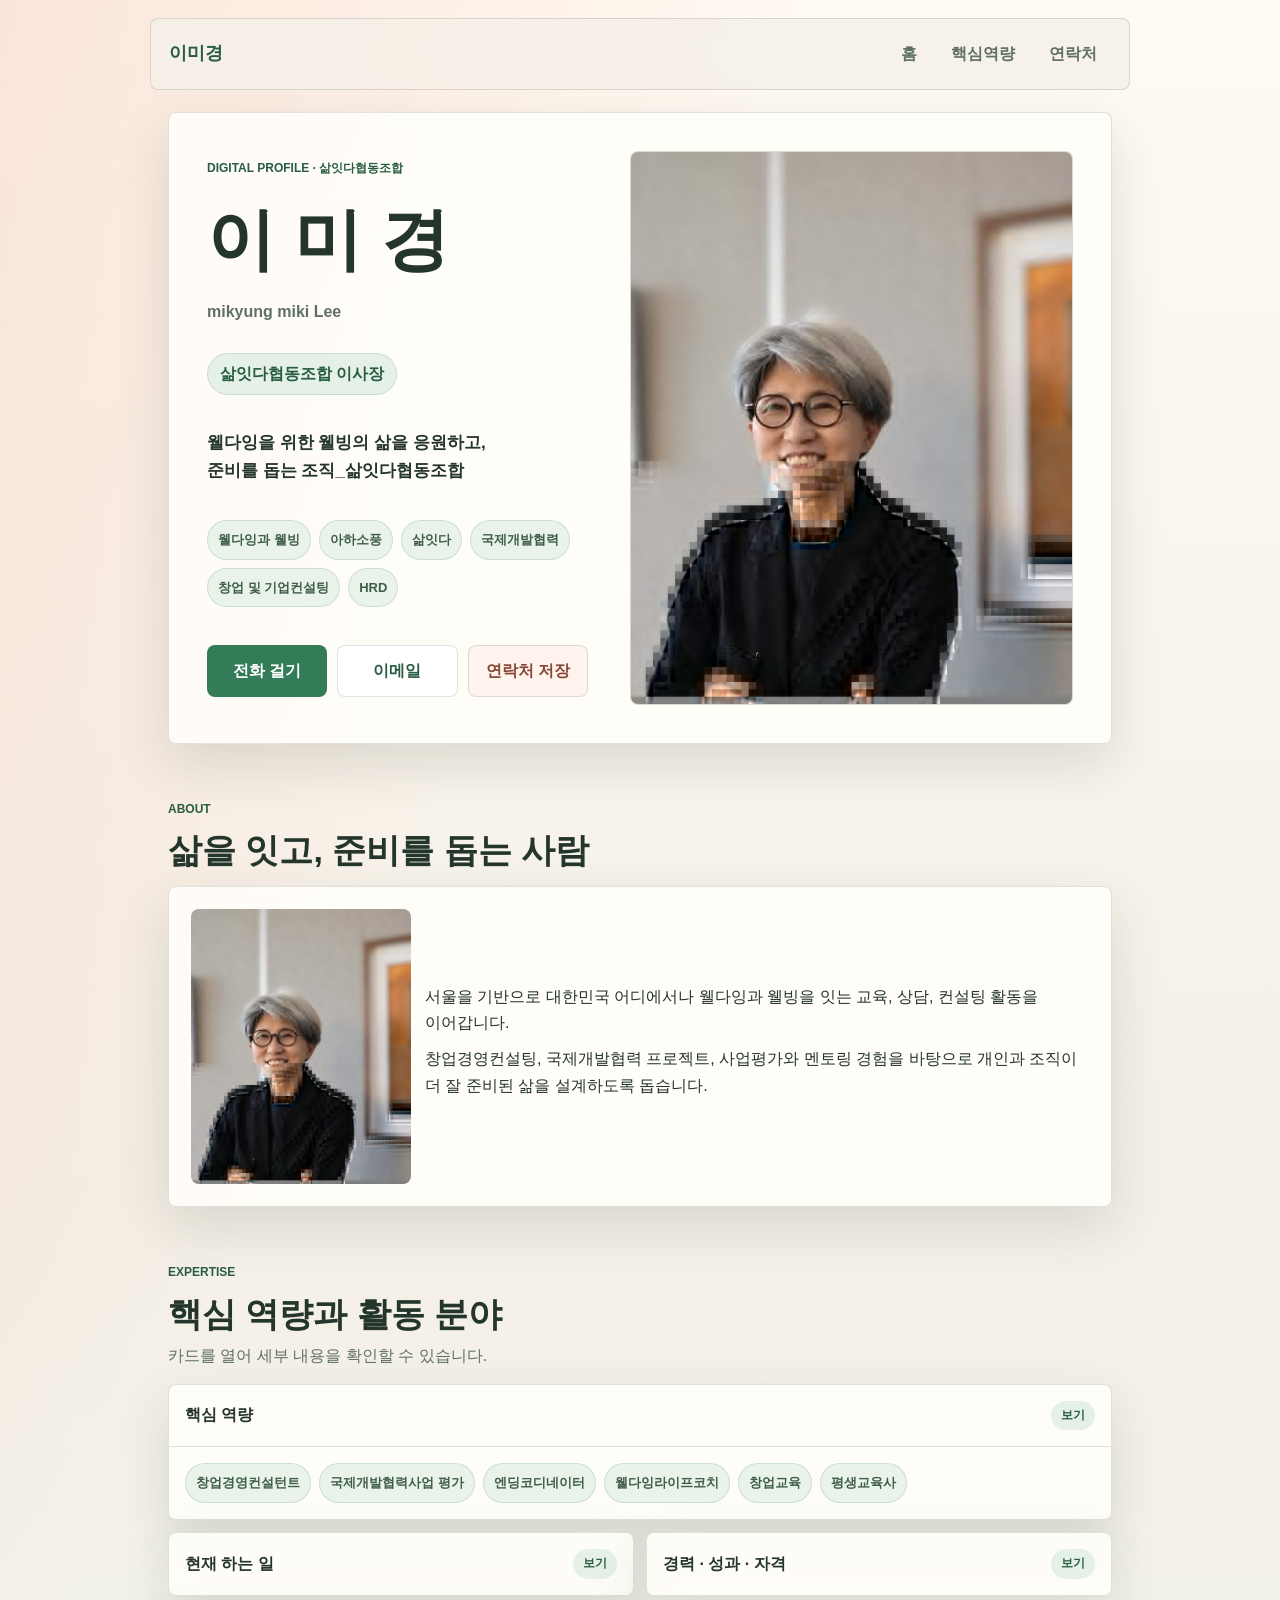
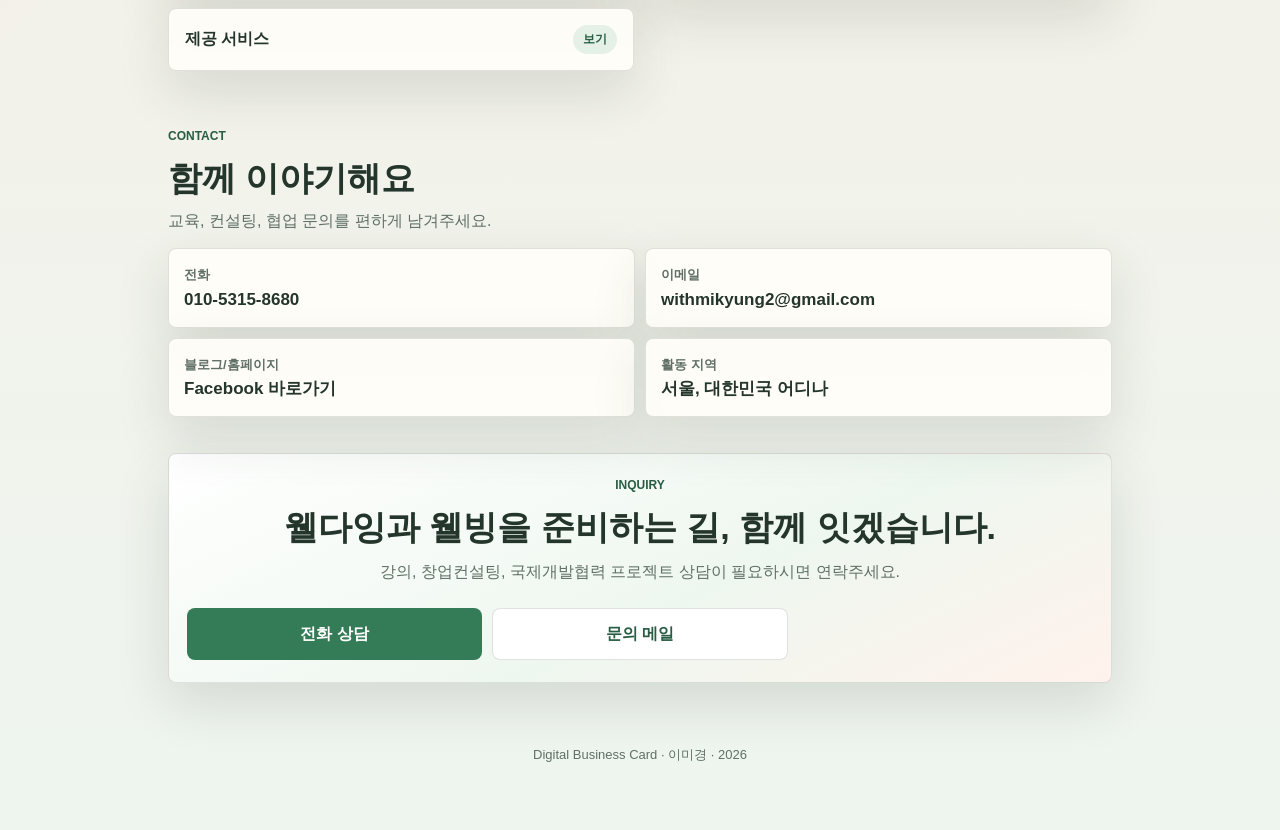
==== commit 5891c246: "Use profile photo on business card" ====
--- a/index.html
+++ b/index.html
@@ -15,7 +15,7 @@
     <meta property="og:description" content="웰다잉을 위한 웰빙의 삶을 응원하고, 준비를 돕는 삶잇다협동조합의 디지털 프로필입니다.">
     <meta property="og:type" content="website">
     <meta property="og:url" content="https://withmikyung2.github.io/">
-    <meta property="og:image" content="https://withmikyung2.github.io/assets/salmitda-logo.svg">
+    <meta property="og:image" content="https://withmikyung2.github.io/assets/profile-photo.jpg">
 
     <link rel="icon" href="assets/favicon.svg" type="image/svg+xml">
     <link rel="alternate icon" href="assets/salmitda-logo.svg" type="image/svg+xml">
@@ -44,7 +44,7 @@
         <div class="hero-card">
           <p class="eyebrow">Digital Profile · 삶잇다협동조합</p>
           <div class="hero-logo-wrap">
-            <img src="assets/salmitda-logo.svg" alt="삶잇다협동조합 로고" class="hero-logo">
+            <img src="assets/profile-photo.jpg" alt="이미경 프로필 사진" class="hero-logo">
           </div>
           <h1>이 미 경</h1>
           <p class="roman">mikyung miki Lee</p>
@@ -72,7 +72,7 @@
           <h2 id="profile-title">삶을 잇고, 준비를 돕는 사람</h2>
         </div>
         <article class="profile-card">
-          <img src="assets/salmitda-logo.svg" alt="삶잇다협동조합 로고 이미지" class="profile-image">
+          <img src="assets/profile-photo.jpg" alt="이미경 프로필 사진" class="profile-image">
           <div>
             <p>서울을 기반으로 대한민국 어디에서나 웰다잉과 웰빙을 잇는 교육, 상담, 컨설팅 활동을 이어갑니다.</p>
             <p>창업경영컨설팅, 국제개발협력 프로젝트, 사업평가와 멘토링 경험을 바탕으로 개인과 조직이 더 잘 준비된 삶을 설계하도록 돕습니다.</p>
--- a/style.css
+++ b/style.css
@@ -1,14 +1,18 @@
 :root {
-  --bg: #f6f2eb;
-  --paper: #fffaf2;
-  --ink: #1f2724;
-  --muted: #6f746f;
-  --line: rgba(31, 39, 36, 0.12);
-  --green: #23483e;
-  --leaf: #6f8b58;
-  --rose: #c7816f;
-  --gold: #d6a64c;
-  --shadow: 0 22px 70px rgba(31, 39, 36, 0.14);
+  color-scheme: light;
+  --bg: #f5f0e7;
+  --paper: #fffdf8;
+  --ink: #24352b;
+  --muted: #607066;
+  --line: rgba(36, 53, 43, 0.14);
+  --green: #347c57;
+  --green-dark: #285d43;
+  --leaf: #e5f1e6;
+  --coral: #e77d61;
+  --gold: #d9aa4f;
+  --shadow: 0 20px 54px rgba(41, 58, 46, 0.14);
+  --radius: 8px;
+  --max: 980px;
 }
 
 * {
@@ -21,13 +25,15 @@
 
 body {
   margin: 0;
+  min-width: 320px;
   background:
-    radial-gradient(circle at top left, rgba(214, 166, 76, 0.18), transparent 30rem),
-    linear-gradient(180deg, #f8f4ed 0%, #f2eee5 100%);
+    linear-gradient(115deg, rgba(231, 125, 97, 0.16), transparent 34%),
+    linear-gradient(180deg, #fffaf2 0%, var(--bg) 48%, #eef5ef 100%);
   color: var(--ink);
-  font-family: Pretendard, -apple-system, BlinkMacSystemFont, "Segoe UI", sans-serif;
-  line-height: 1.6;
-  word-break: keep-all;
+  font-family: -apple-system, BlinkMacSystemFont, "Apple SD Gothic Neo", "Noto Sans KR", "Segoe UI", sans-serif;
+  font-size: 16px;
+  line-height: 1.65;
+  letter-spacing: 0;
   overflow-x: hidden;
 }
 
@@ -39,431 +45,563 @@
 img {
   display: block;
   max-width: 100%;
+}
+
+.skip-link,
+.visually-hidden {
+  position: absolute;
+  width: 1px;
+  height: 1px;
+  overflow: hidden;
+  clip: rect(0, 0, 0, 0);
+}
+
+.skip-link:focus {
+  z-index: 100;
+  width: auto;
+  height: auto;
+  padding: 10px 14px;
+  clip: auto;
+  background: var(--ink);
+  color: white;
 }
 
 .site-header {
   position: sticky;
   top: 0;
   z-index: 20;
+  border-bottom: 1px solid rgba(255, 255, 255, 0.72);
+  background: rgba(245, 240, 231, 0.88);
+  backdrop-filter: blur(18px);
+}
+
+.nav-shell {
+  position: relative;
+  width: min(100%, var(--max));
+  margin: 0 auto;
+  padding: 12px 18px;
   display: flex;
   align-items: center;
   justify-content: space-between;
-  width: min(100%, 520px);
-  margin: 0 auto;
-  padding: 14px 18px;
-  background: rgba(246, 242, 235, 0.88);
-  border-bottom: 1px solid var(--line);
-  backdrop-filter: blur(16px);
+  gap: 18px;
 }
 
 .brand {
-  font-weight: 800;
-  letter-spacing: 0;
+  display: inline-flex;
+  align-items: center;
+  min-height: 44px;
+  color: var(--green-dark);
+  font-size: 18px;
+  font-weight: 900;
 }
 
 .menu-button {
-  display: grid;
-  gap: 4px;
   width: 44px;
   height: 44px;
+  border: 1px solid var(--line);
+  border-radius: var(--radius);
+  background: rgba(255, 253, 248, 0.9);
+  display: grid;
   place-content: center;
-  padding: 0;
-  border: 1px solid var(--line);
-  border-radius: 8px;
-  background: var(--paper);
-}
-
-.menu-button span {
-  width: 18px;
+  gap: 5px;
+}
+
+.menu-button span:not(.visually-hidden) {
+  width: 19px;
   height: 2px;
   background: var(--ink);
-  border-radius: 999px;
-}
-
-.site-nav {
+  border-radius: 2px;
+}
+
+.site-menu {
   position: absolute;
-  top: 62px;
-  right: 14px;
-  display: none;
-  min-width: 160px;
+  top: calc(100% + 8px);
+  right: 18px;
+  width: 184px;
+  margin: 0;
   padding: 8px;
+  list-style: none;
+  border: 1px solid var(--line);
+  border-radius: var(--radius);
   background: var(--paper);
+  box-shadow: var(--shadow);
+  transform: translateY(-8px);
+  opacity: 0;
+  pointer-events: none;
+  transition: 160ms ease;
+}
+
+.site-menu.is-open {
+  transform: translateY(0);
+  opacity: 1;
+  pointer-events: auto;
+}
+
+.site-menu a {
+  display: block;
+  min-height: 44px;
+  padding: 10px 12px;
+  border-radius: 6px;
+  color: var(--muted);
+  font-weight: 800;
+}
+
+.site-menu a:hover,
+.site-menu a:focus {
+  background: var(--leaf);
+  color: var(--green-dark);
+}
+
+.section {
+  width: min(100%, var(--max));
+  margin: 0 auto;
+  padding: 28px 18px;
+}
+
+.hero {
+  padding-top: 22px;
+}
+
+.hero-card,
+.profile-card,
+.accordion-card,
+.contact-card,
+.cta-card {
   border: 1px solid var(--line);
-  border-radius: 8px;
+  border-radius: var(--radius);
+  background: rgba(255, 253, 248, 0.94);
   box-shadow: var(--shadow);
 }
 
-.site-nav.is-open {
-  display: grid;
-}
-
-.site-nav a {
-  padding: 12px;
-  border-radius: 8px;
-  color: var(--muted);
-  font-size: 14px;
-  font-weight: 700;
-}
-
-.site-nav a:hover,
-.site-nav a:focus-visible {
-  background: rgba(111, 139, 88, 0.14);
-  color: var(--green);
-}
-
-.page-shell {
-  width: min(100%, 520px);
-  margin: 0 auto;
-  padding: 18px 16px 44px;
-}
-
 .hero-card {
-  overflow: hidden;
-  background: var(--paper);
-  border: 1px solid var(--line);
-  border-radius: 8px;
-  box-shadow: var(--shadow);
-}
-
-.hero-media {
-  position: relative;
-  aspect-ratio: 4 / 4.5;
-  display: flex;
-  align-items: center;
-  justify-content: center;
-  padding: 24px;
-  background: #fff;
-}
-
-.hero-media img {
-  width: 100%;
-  height: 100%;
-  object-fit: contain;
-  object-position: center;
-}
-
-.hero-content {
-  padding: 24px 20px 22px;
-}
-
-.eyebrow,
-.section-kicker,
-.card-label {
-  margin: 0 0 8px;
-  color: var(--rose);
+  padding: 26px 20px 22px;
+  text-align: center;
+}
+
+.eyebrow {
+  margin: 0 0 10px;
+  color: var(--green-dark);
   font-size: 12px;
-  font-weight: 800;
+  font-weight: 900;
   letter-spacing: 0;
   text-transform: uppercase;
 }
 
+.hero-logo-wrap {
+  width: 100%;
+  max-width: 360px;
+  margin: 16px auto 20px;
+  display: grid;
+  place-items: center;
+  border: 1px solid rgba(52, 124, 87, 0.18);
+  border-radius: var(--radius);
+  background: #f8f1e6;
+  overflow: hidden;
+}
+
+.hero-logo {
+  width: 100%;
+  aspect-ratio: 4 / 5;
+  object-fit: cover;
+  object-position: center top;
+}
+
 h1,
 h2,
-h3,
 p {
-  margin-top: 0;
+  word-break: keep-all;
+  overflow-wrap: anywhere;
 }
 
 h1 {
-  margin-bottom: 4px;
-  font-size: 42px;
-  line-height: 1.1;
-}
-
-h2 {
-  margin-bottom: 10px;
-  font-size: 25px;
-  line-height: 1.28;
-}
-
-h3 {
-  margin-bottom: 8px;
-  font-size: 18px;
-  line-height: 1.35;
+  margin: 0;
+  font-size: clamp(42px, 12vw, 68px);
+  line-height: 1.05;
+  font-weight: 950;
+}
+
+.roman {
+  margin: 8px 0 0;
+  color: var(--muted);
+  font-weight: 800;
 }
 
 .role {
-  margin-bottom: 14px;
-  color: var(--green);
-  font-size: 18px;
+  width: fit-content;
+  max-width: 100%;
+  margin: 12px auto 0;
+  padding: 7px 12px;
+  border: 1px solid rgba(52, 124, 87, 0.16);
+  border-radius: 999px;
+  background: var(--leaf);
+  color: var(--green-dark);
+  font-weight: 900;
+}
+
+.lead {
+  max-width: 34ch;
+  margin: 18px auto 0;
+  font-size: 17px;
   font-weight: 800;
 }
 
-.lead {
-  margin-bottom: 18px;
-  color: #39423d;
-  font-size: 16px;
-}
-
-.keyword-row {
+.keyword-cloud,
+.chips {
   display: flex;
   flex-wrap: wrap;
+  justify-content: center;
   gap: 8px;
-  margin-bottom: 18px;
-}
-
-.keyword-row span {
-  padding: 7px 10px;
-  background: rgba(111, 139, 88, 0.14);
-  border: 1px solid rgba(111, 139, 88, 0.22);
+  margin-top: 20px;
+}
+
+.keyword-cloud span,
+.chips span {
+  padding: 8px 10px;
+  border: 1px solid rgba(52, 124, 87, 0.16);
   border-radius: 999px;
-  color: var(--green);
+  background: rgba(229, 241, 230, 0.82);
+  color: #405e49;
   font-size: 13px;
-  font-weight: 700;
-}
-
-.action-row {
+  font-weight: 800;
+}
+
+.hero-actions {
   display: grid;
   grid-template-columns: 1fr;
   gap: 10px;
+  margin-top: 22px;
 }
 
 .button {
+  min-height: 48px;
   display: inline-flex;
   align-items: center;
   justify-content: center;
-  min-height: 48px;
   padding: 12px 16px;
   border: 1px solid var(--line);
-  border-radius: 8px;
+  border-radius: var(--radius);
   background: #ffffff;
-  color: var(--green);
-  font-size: 15px;
+  color: var(--green-dark);
+  font-weight: 900;
+  transition: transform 150ms ease, box-shadow 150ms ease, border-color 150ms ease;
+}
+
+.button:hover,
+.button:focus {
+  transform: translateY(-1px);
+  border-color: rgba(52, 124, 87, 0.32);
+  box-shadow: 0 10px 24px rgba(41, 58, 46, 0.12);
+}
+
+.button.primary {
+  border-color: transparent;
+  background: var(--green);
+  color: white;
+}
+
+.button.subtle {
+  background: #fff4ed;
+  color: #884735;
+}
+
+.section-heading {
+  margin-bottom: 14px;
+}
+
+.section-heading h2 {
+  margin: 0;
+  font-size: clamp(24px, 6vw, 34px);
+  line-height: 1.25;
+}
+
+.section-heading p:not(.eyebrow) {
+  margin: 8px 0 0;
+  color: var(--muted);
+}
+
+.profile-card {
+  padding: 16px;
+  display: grid;
+  gap: 14px;
+}
+
+.profile-image {
+  width: 100%;
+  max-width: 280px;
+  margin: 0 auto;
+  aspect-ratio: 4 / 5;
+  border-radius: var(--radius);
+  object-fit: cover;
+  object-position: center top;
+  background: #f8f1e6;
+}
+
+.profile-card p {
+  margin: 0 0 10px;
+}
+
+.accordion-list {
+  display: grid;
+  gap: 12px;
+}
+
+.accordion-card {
+  overflow: hidden;
+}
+
+.accordion-card summary {
+  min-height: 58px;
+  padding: 16px;
+  display: flex;
+  align-items: center;
+  justify-content: space-between;
+  gap: 12px;
+  cursor: pointer;
+  font-weight: 900;
+  list-style: none;
+}
+
+.accordion-card summary::-webkit-details-marker {
+  display: none;
+}
+
+.accordion-card summary b {
+  flex: 0 0 auto;
+  min-width: 44px;
+  padding: 5px 8px;
+  border-radius: 999px;
+  background: var(--leaf);
+  color: var(--green-dark);
+  text-align: center;
+  font-size: 12px;
+}
+
+.accordion-card[open] summary {
+  border-bottom: 1px solid var(--line);
+}
+
+.accordion-card > .chips,
+.accordion-card > .clean-list,
+.service-grid {
+  margin: 0;
+  padding: 16px;
+}
+
+.accordion-card > .chips {
+  justify-content: flex-start;
+}
+
+.clean-list {
+  list-style: none;
+  display: grid;
+  gap: 10px;
+}
+
+.clean-list li {
+  padding-left: 14px;
+  border-left: 3px solid var(--coral);
+  color: var(--muted);
   font-weight: 800;
+}
+
+.service-grid {
+  display: grid;
+  gap: 10px;
+}
+
+.service-grid article {
+  padding: 14px;
+  border: 1px solid var(--line);
+  border-radius: var(--radius);
+  background: #fff;
+}
+
+.service-grid strong {
+  display: block;
+  margin-bottom: 5px;
+}
+
+.service-grid p {
+  margin: 0;
+  color: var(--muted);
+  font-size: 14px;
+}
+
+.contact-section {
+  padding-bottom: 18px;
+}
+
+.contact-grid {
+  display: grid;
+  gap: 10px;
+}
+
+.contact-card {
+  min-height: 76px;
+  padding: 15px;
+  display: grid;
+  gap: 3px;
+  transition: transform 150ms ease, border-color 150ms ease;
+}
+
+a.contact-card:hover,
+a.contact-card:focus {
+  transform: translateY(-1px);
+  border-color: rgba(52, 124, 87, 0.32);
+}
+
+.contact-card span {
+  color: var(--muted);
+  font-size: 13px;
+  font-weight: 900;
+}
+
+.contact-card strong {
+  font-size: 17px;
+  line-height: 1.35;
+  overflow-wrap: anywhere;
+}
+
+.cta-section {
+  padding-top: 18px;
+}
+
+.cta-card {
+  padding: 22px 18px;
   text-align: center;
-}
-
-.button.primary {
-  background: var(--green);
-  border-color: var(--green);
-  color: #ffffff;
-}
-
-.button.ghost {
-  background: rgba(255, 255, 255, 0.58);
-}
-
-.button.wide {
-  width: 100%;
-}
-
-.intro-section,
-.content-section,
-.contact-section,
-.cta-section {
-  margin-top: 18px;
-  padding: 22px 18px;
-  background: rgba(255, 250, 242, 0.84);
-  border: 1px solid var(--line);
-  border-radius: 8px;
-}
-
-.intro-section {
-  display: grid;
-  grid-template-columns: 88px 1fr;
-  gap: 16px;
-  align-items: center;
-}
-
-.intro-section img {
-  width: 88px;
-  height: 88px;
-  border: 3px solid #fff;
-  border-radius: 50%;
-  object-fit: contain;
-  object-position: center;
-  padding: 8px;
-  background: #fff;
-  box-shadow: 0 12px 28px rgba(31, 39, 36, 0.16);
-}
-
-.intro-section p:last-child,
-.content-section p:last-child,
-.contact-section p:last-child {
-  margin-bottom: 0;
-}
-
-.section-copy {
-  color: var(--muted);
-}
-
-.accordion-list {
-  display: grid;
-  gap: 10px;
-  margin-top: 16px;
-}
-
-details {
-  overflow: hidden;
-  background: #ffffff;
-  border: 1px solid var(--line);
-  border-radius: 8px;
-}
-
-summary {
-  position: relative;
-  min-height: 54px;
-  padding: 15px 44px 15px 16px;
-  color: var(--green);
-  cursor: pointer;
-  font-weight: 850;
-  list-style: none;
-}
-
-summary::-webkit-details-marker {
-  display: none;
-}
-
-summary::after {
-  content: "+";
-  position: absolute;
-  top: 14px;
-  right: 16px;
-  color: var(--gold);
-  font-size: 22px;
-  line-height: 1;
-}
-
-details[open] summary::after {
-  content: "-";
-}
-
-details p {
+  background: linear-gradient(155deg, #ffffff 0%, #eef7ef 58%, #fff2ec 100%);
+}
+
+.cta-card h2 {
   margin: 0;
-  padding: 0 16px 16px;
-  color: var(--muted);
-}
-
-.card-grid {
-  display: grid;
-  gap: 12px;
-  margin-top: 16px;
-}
-
-.info-card {
-  padding: 18px 16px;
-  background: #ffffff;
-  border: 1px solid var(--line);
-  border-radius: 8px;
-}
-
-.info-card p {
-  margin-bottom: 0;
-  color: var(--muted);
-}
-
-.timeline {
-  display: grid;
-  gap: 12px;
-  margin-top: 14px;
-}
-
-.timeline article {
-  padding-left: 14px;
-  border-left: 3px solid var(--leaf);
-}
-
-.timeline strong {
-  display: block;
-  margin-bottom: 4px;
-  color: var(--green);
-}
-
-.timeline p {
-  margin-bottom: 0;
-  color: var(--muted);
-}
-
-.contact-list {
-  display: grid;
-  gap: 10px;
-  margin-top: 16px;
-}
-
-.contact-list a,
-.contact-list div {
-  display: grid;
-  gap: 2px;
-  min-height: 58px;
-  padding: 13px 14px;
-  background: #ffffff;
-  border: 1px solid var(--line);
-  border-radius: 8px;
-}
-
-.contact-list span {
-  color: var(--muted);
-  font-size: 12px;
-  font-weight: 800;
-}
-
-.contact-list strong {
-  color: var(--green);
-  font-size: 15px;
-  overflow-wrap: anywhere;
-}
-
-.cta-section {
-  background: var(--green);
-  color: #ffffff;
+  font-size: clamp(24px, 6vw, 34px);
+  line-height: 1.28;
+}
+
+.cta-card p:not(.eyebrow) {
+  margin: 10px auto 0;
+  color: var(--muted);
+}
+
+.site-footer {
+  width: min(100%, var(--max));
+  margin: 0 auto;
+  padding: 20px 18px 34px;
+  color: var(--muted);
   text-align: center;
-}
-
-.cta-section p {
-  margin-bottom: 16px;
-  font-size: 18px;
-  font-weight: 800;
-}
-
-.cta-section .button.primary {
-  background: #ffffff;
-  border-color: #ffffff;
-  color: var(--green);
-}
-
-.site-footer {
-  width: min(100%, 520px);
-  margin: 0 auto;
-  padding: 0 16px 28px;
-  color: var(--muted);
   font-size: 13px;
-  text-align: center;
 }
 
 @media (min-width: 560px) {
+  body {
+    padding: 18px 0;
+  }
+
   .site-header {
-    margin-top: 18px;
+    top: 14px;
+    width: min(calc(100% - 36px), var(--max));
+    margin: 0 auto;
     border: 1px solid var(--line);
-    border-radius: 8px;
-  }
-
+    border-radius: var(--radius);
+    overflow: visible;
+  }
+
+  .hero-actions {
+    grid-template-columns: repeat(3, minmax(0, 1fr));
+  }
+
+  .profile-card {
+    grid-template-columns: 170px 1fr;
+    align-items: center;
+  }
+
+  .contact-grid {
+    grid-template-columns: repeat(2, minmax(0, 1fr));
+  }
+}
+
+@media (min-width: 780px) {
   .menu-button {
     display: none;
   }
 
-  .site-nav {
+  .site-menu {
     position: static;
+    width: auto;
+    padding: 0;
     display: flex;
-    min-width: auto;
-    padding: 0;
+    gap: 6px;
+    border: 0;
     background: transparent;
-    border: 0;
     box-shadow: none;
-  }
-
-  .page-shell {
-    padding-top: 24px;
-  }
-
-  .hero-content {
-    padding: 28px;
-  }
-
-  .action-row {
-    grid-template-columns: repeat(3, 1fr);
-  }
-
-  .card-grid {
-    grid-template-columns: repeat(2, 1fr);
-  }
-}
+    transform: none;
+    opacity: 1;
+    pointer-events: auto;
+  }
+
+  .site-menu a {
+    padding: 10px 14px;
+  }
+
+  .hero-card {
+    min-height: 520px;
+    padding: 38px;
+    display: grid;
+    grid-template-columns: minmax(280px, 0.86fr) minmax(320px, 1fr);
+    align-items: center;
+    column-gap: 42px;
+    text-align: left;
+  }
+
+  .hero-logo-wrap {
+    grid-row: 1 / span 7;
+    grid-column: 2;
+    max-width: none;
+    margin: 0;
+  }
+
+  .role,
+  .lead {
+    margin-left: 0;
+    margin-right: 0;
+  }
+
+  .keyword-cloud {
+    justify-content: flex-start;
+  }
+
+  .profile-card {
+    grid-template-columns: 220px 1fr;
+    padding: 22px;
+  }
+
+  .accordion-list {
+    grid-template-columns: repeat(2, minmax(0, 1fr));
+  }
+
+  .accordion-card:first-child {
+    grid-column: 1 / -1;
+  }
+
+  .service-grid {
+    grid-template-columns: repeat(2, minmax(0, 1fr));
+  }
+}
+
+@media (max-width: 379px) {
+  .section,
+  .nav-shell {
+    padding-left: 14px;
+    padding-right: 14px;
+  }
+
+  .hero-card {
+    padding-left: 16px;
+    padding-right: 16px;
+  }
+
+  .keyword-cloud span,
+  .chips span {
+    font-size: 12px;
+  }
+}
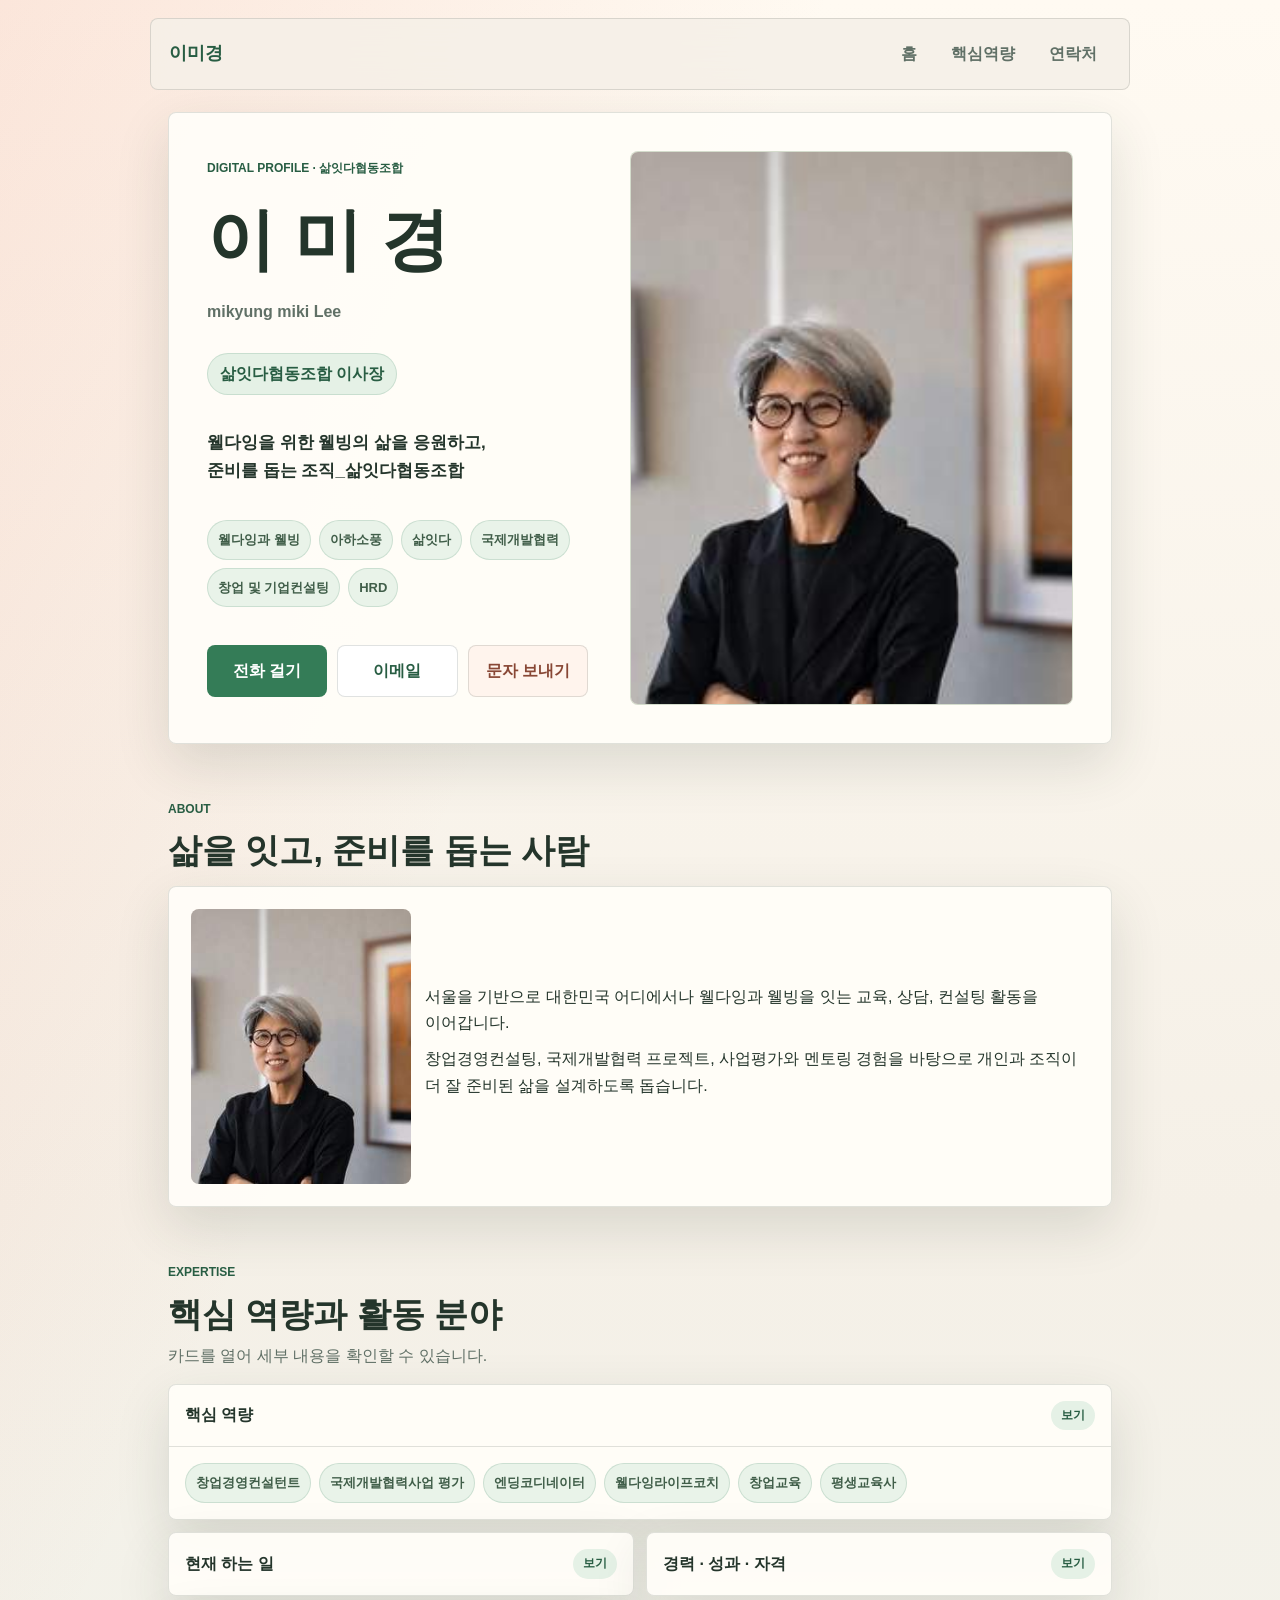
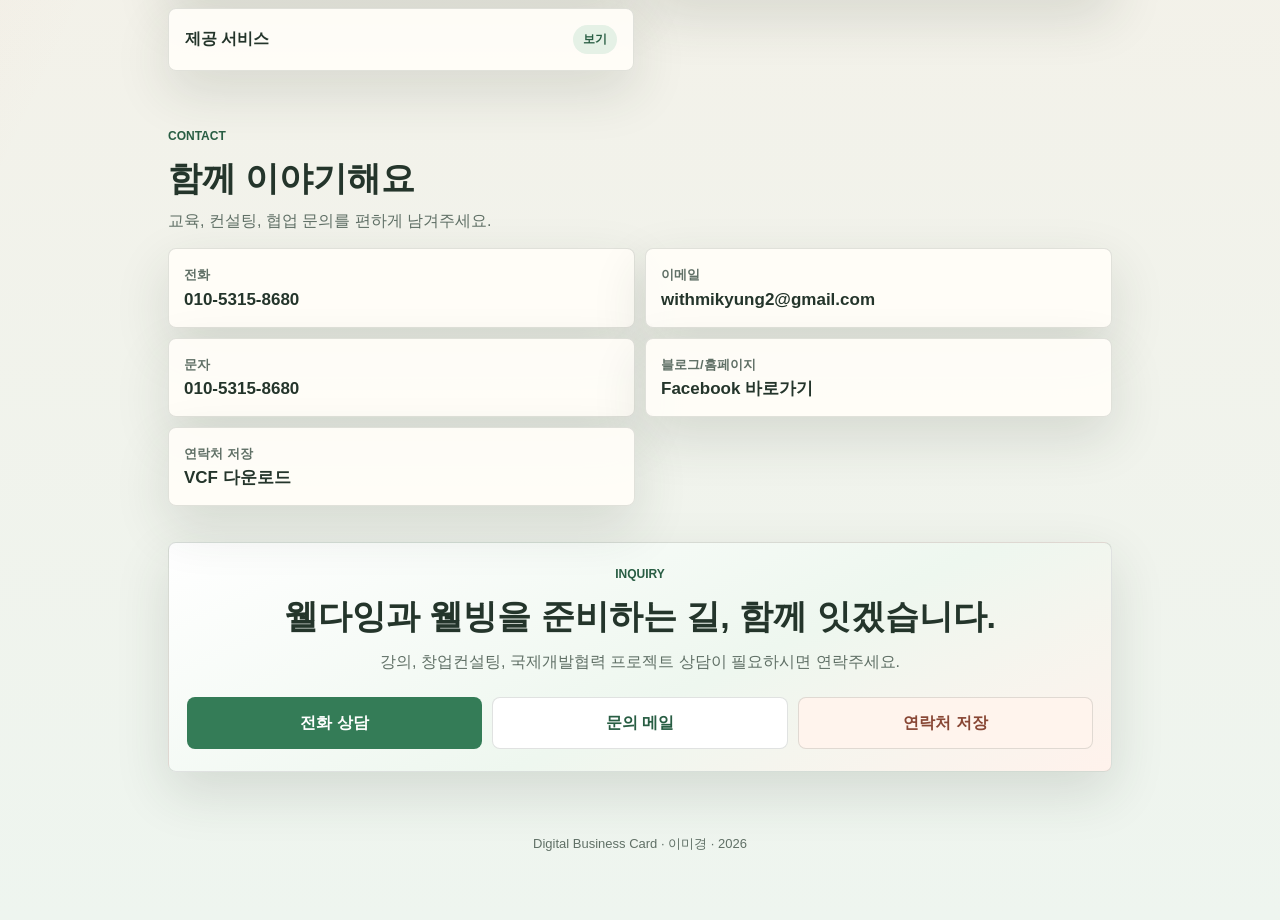
==== commit c0f6f95c: "Wire contact actions" ====
--- a/index.html
+++ b/index.html
@@ -60,8 +60,8 @@
           </div>
           <div class="hero-actions" aria-label="빠른 연락">
             <a class="button primary" href="tel:+821053158680">전화 걸기</a>
-            <a class="button" href="mailto:withmikyung2@gmail.com?subject=%EC%82%B6%EC%9E%87%EB%8B%A4%20%EB%AC%B8%EC%9D%98%EB%93%9C%EB%A6%BD%EB%8B%88%EB%8B%A4">이메일</a>
-            <a class="button subtle" href="contact.vcf" download>연락처 저장</a>
+            <a class="button" href="mailto:withmikyung2@gmail.com?subject=%EC%82%B6%EC%9E%87%EB%8B%A4%20%EB%AC%B8%EC%9D%98%EB%93%9C%EB%A6%BD%EB%8B%88%EB%8B%A4&body=%EC%95%88%EB%85%95%ED%95%98%EC%84%B8%EC%9A%94.%20%EC%82%B6%EC%9E%87%EB%8B%A4%20%EA%B4%80%EB%A0%A8%ED%95%B4%20%EB%AC%B8%EC%9D%98%EB%93%9C%EB%A6%BD%EB%8B%88%EB%8B%A4.">이메일</a>
+            <a class="button subtle" href="sms:+821053158680">문자 보내기</a>
           </div>
         </div>
       </section>
@@ -157,18 +157,22 @@
             <span>전화</span>
             <strong>010-5315-8680</strong>
           </a>
-          <a class="contact-card" href="mailto:withmikyung2@gmail.com?subject=%EC%82%B6%EC%9E%87%EB%8B%A4%20%EB%AC%B8%EC%9D%98%EB%93%9C%EB%A6%BD%EB%8B%88%EB%8B%A4">
+          <a class="contact-card" href="mailto:withmikyung2@gmail.com?subject=%EC%82%B6%EC%9E%87%EB%8B%A4%20%EB%AC%B8%EC%9D%98%EB%93%9C%EB%A6%BD%EB%8B%88%EB%8B%A4&body=%EC%95%88%EB%85%95%ED%95%98%EC%84%B8%EC%9A%94.%20%EC%82%B6%EC%9E%87%EB%8B%A4%20%EA%B4%80%EB%A0%A8%ED%95%B4%20%EB%AC%B8%EC%9D%98%EB%93%9C%EB%A6%BD%EB%8B%88%EB%8B%A4.">
             <span>이메일</span>
             <strong>withmikyung2@gmail.com</strong>
+          </a>
+          <a class="contact-card" href="sms:+821053158680">
+            <span>문자</span>
+            <strong>010-5315-8680</strong>
           </a>
           <a class="contact-card" href="https://www.facebook.com/miikyung2" target="_blank" rel="noopener noreferrer">
             <span>블로그/홈페이지</span>
             <strong>Facebook 바로가기</strong>
           </a>
-          <div class="contact-card">
-            <span>활동 지역</span>
-            <strong>서울, 대한민국 어디나</strong>
-          </div>
+          <a class="contact-card" href="contact.vcf" download>
+            <span>연락처 저장</span>
+            <strong>VCF 다운로드</strong>
+          </a>
         </div>
       </section>
 
@@ -179,7 +183,8 @@
           <p>강의, 창업컨설팅, 국제개발협력 프로젝트 상담이 필요하시면 연락주세요.</p>
           <div class="hero-actions">
             <a class="button primary" href="tel:+821053158680">전화 상담</a>
-            <a class="button" href="mailto:withmikyung2@gmail.com?subject=%EC%82%B6%EC%9E%87%EB%8B%A4%20%EB%AC%B8%EC%9D%98%EB%93%9C%EB%A6%BD%EB%8B%88%EB%8B%A4">문의 메일</a>
+            <a class="button" href="mailto:withmikyung2@gmail.com?subject=%EC%82%B6%EC%9E%87%EB%8B%A4%20%EB%AC%B8%EC%9D%98%EB%93%9C%EB%A6%BD%EB%8B%88%EB%8B%A4&body=%EC%95%88%EB%85%95%ED%95%98%EC%84%B8%EC%9A%94.%20%EC%82%B6%EC%9E%87%EB%8B%A4%20%EA%B4%80%EB%A0%A8%ED%95%B4%20%EB%AC%B8%EC%9D%98%EB%93%9C%EB%A6%BD%EB%8B%88%EB%8B%A4.">문의 메일</a>
+            <a class="button subtle" href="contact.vcf" download>연락처 저장</a>
           </div>
         </div>
       </section>
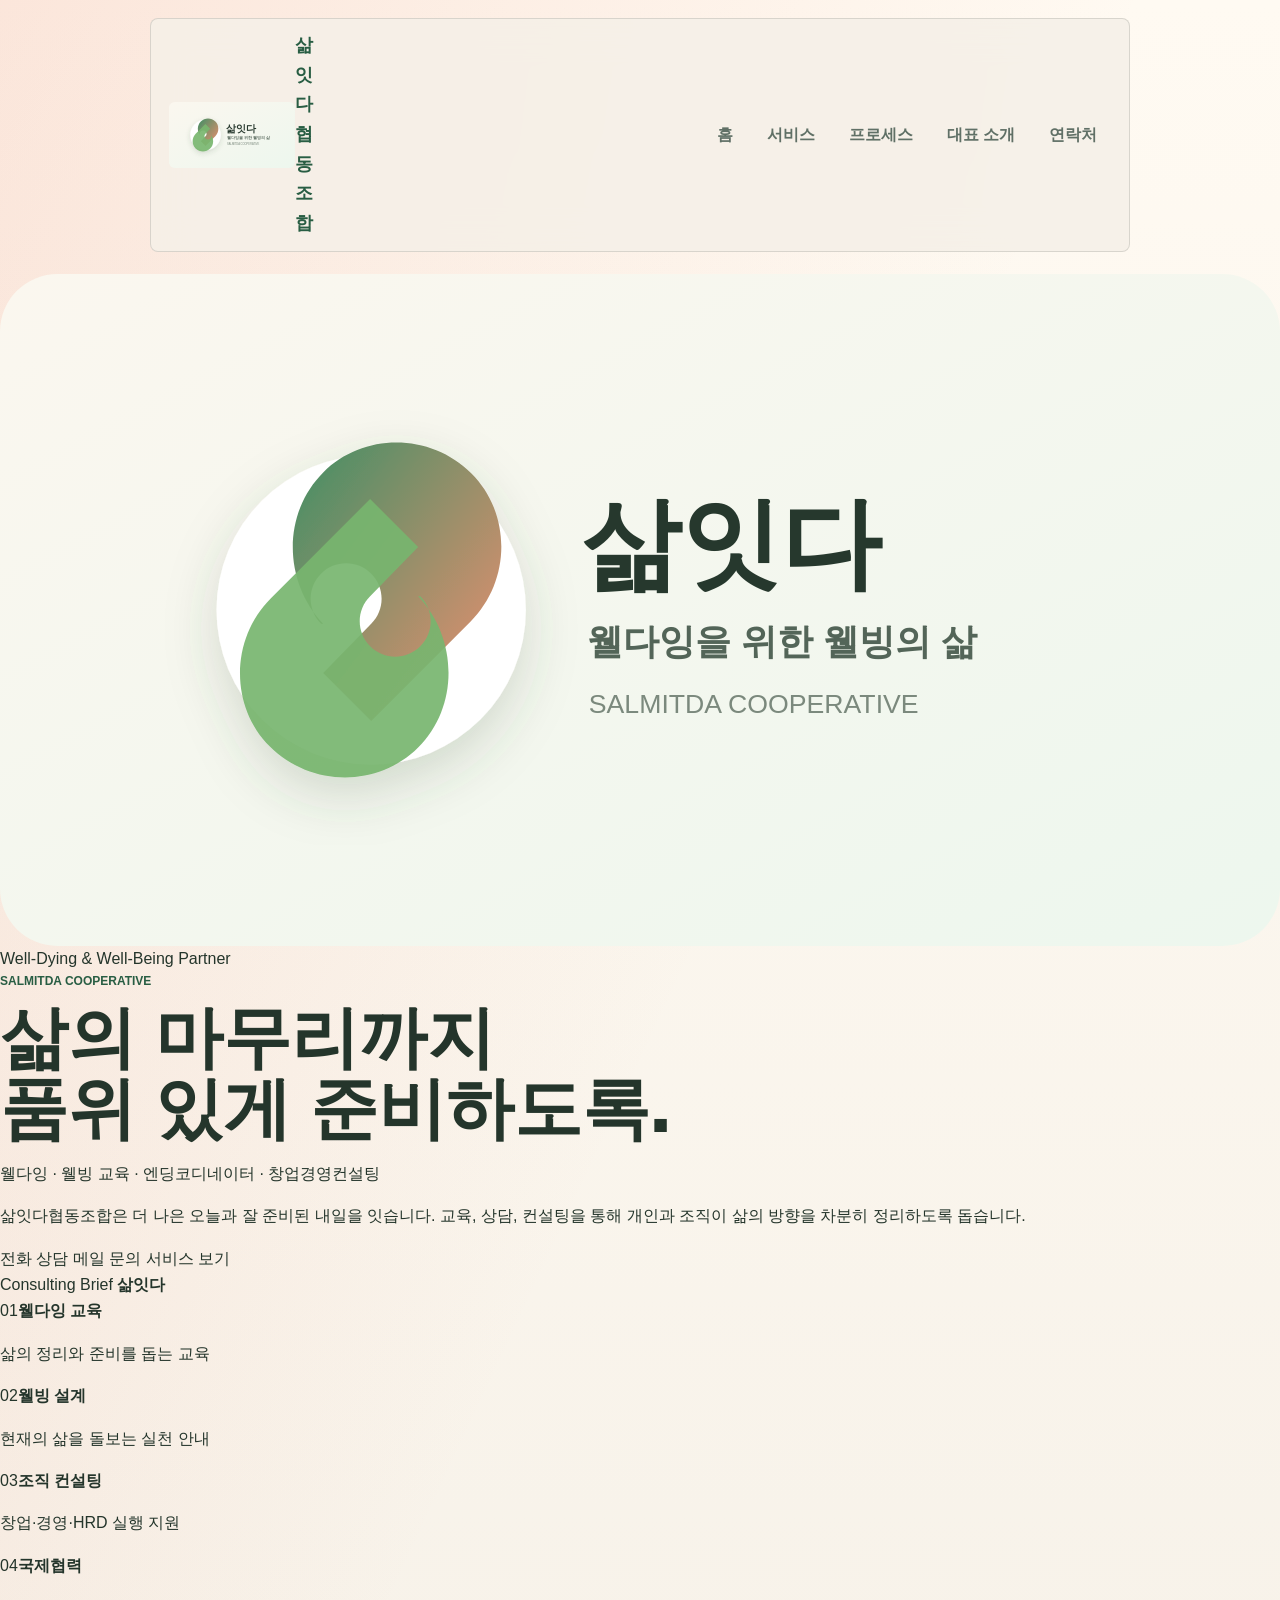
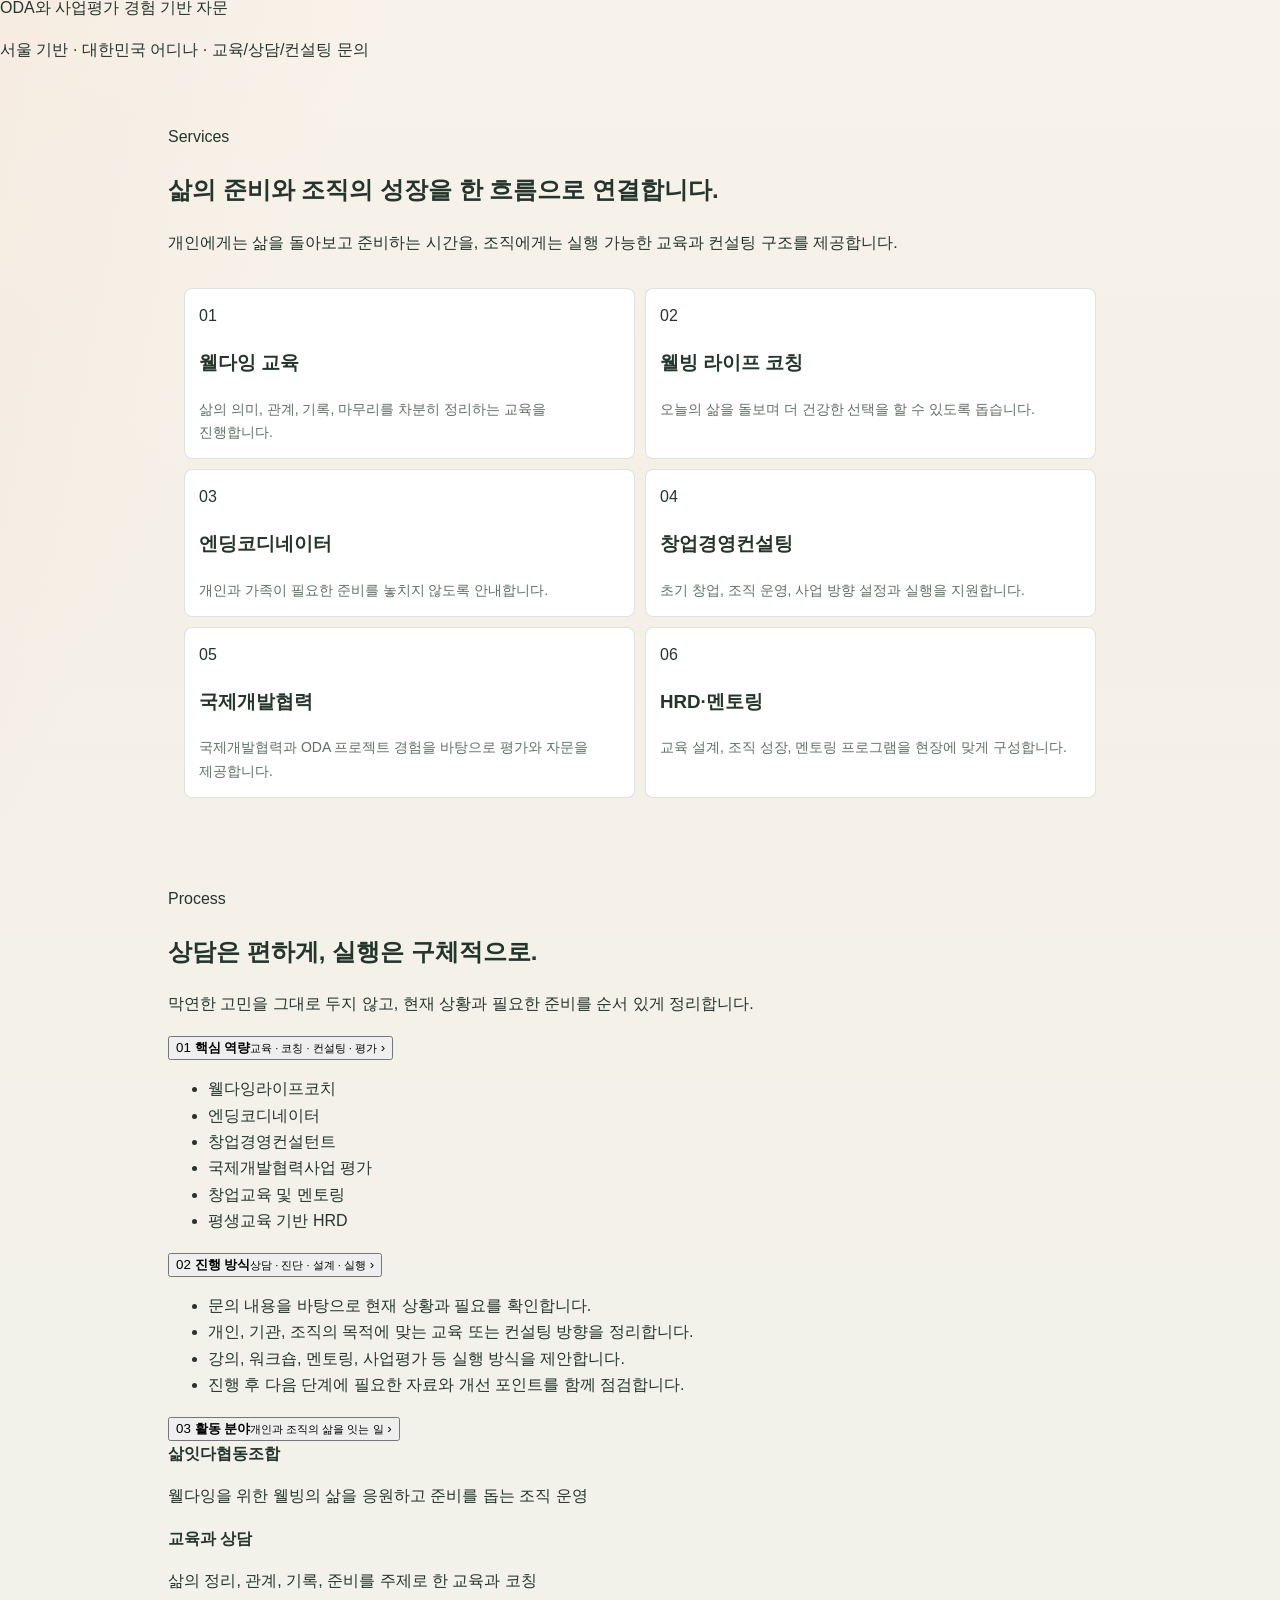
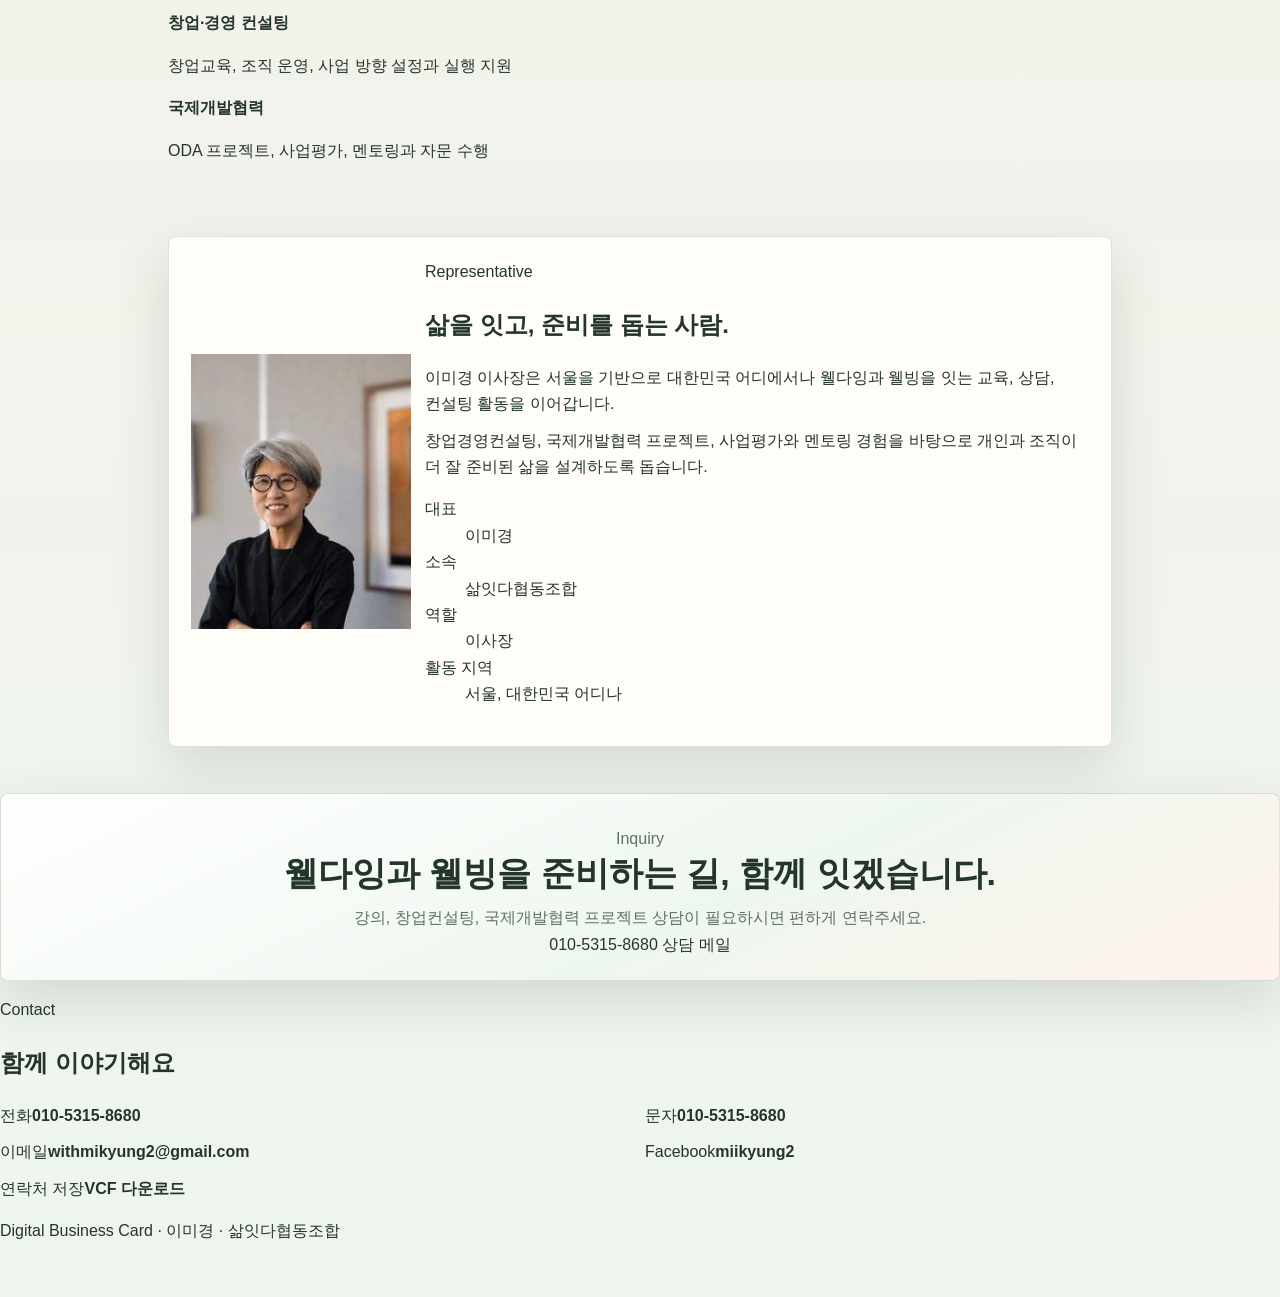
==== commit a7481714: "Redesign homepage landing page" ====
--- a/index.html
+++ b/index.html
@@ -3,196 +3,208 @@
   <head>
     <meta charset="utf-8">
     <meta name="viewport" content="width=device-width, initial-scale=1">
-    <title>이미경 | 삶잇다협동조합 이사장</title>
-    <meta name="description" content="이미경 삶잇다협동조합 이사장 디지털 명함. 웰다잉과 웰빙, 창업경영컨설팅, 국제개발협력, HRD 활동을 소개합니다.">
+    <title>이미경 | 삶잇다협동조합 웰다잉·웰빙 교육 컨설팅</title>
+    <meta name="description" content="이미경 삶잇다협동조합 이사장 디지털 명함. 웰다잉과 웰빙 교육, 엔딩코디네이터, 창업경영컨설팅, 국제개발협력, HRD 활동을 소개합니다.">
+    <meta name="keywords" content="이미경, 삶잇다협동조합, 웰다잉, 웰빙, 엔딩코디네이터, 창업경영컨설팅, 국제개발협력, HRD">
     <meta name="robots" content="index, follow">
     <link rel="canonical" href="https://withmikyung2.github.io/">
 
     <!-- 네이버 서치어드바이저 소유확인 meta 태그를 여기에 넣어주세요. -->
     <!-- Google Search Console 소유확인 meta 태그를 여기에 넣어주세요. -->
 
-    <meta property="og:title" content="이미경 | 삶잇다협동조합 이사장">
+    <meta property="og:title" content="이미경 | 삶잇다협동조합 웰다잉·웰빙 교육 컨설팅">
     <meta property="og:description" content="웰다잉을 위한 웰빙의 삶을 응원하고, 준비를 돕는 삶잇다협동조합의 디지털 프로필입니다.">
-    <meta property="og:type" content="website">
+    <meta property="og:type" content="profile">
     <meta property="og:url" content="https://withmikyung2.github.io/">
     <meta property="og:image" content="https://withmikyung2.github.io/assets/profile-photo.jpg">
 
     <link rel="icon" href="assets/favicon.svg" type="image/svg+xml">
     <link rel="alternate icon" href="assets/salmitda-logo.svg" type="image/svg+xml">
-    <meta name="theme-color" content="#f5f0e7">
+    <link rel="apple-touch-icon" href="assets/salmitda-logo.svg">
+    <meta name="theme-color" content="#172d24">
     <link rel="stylesheet" href="style.css">
   </head>
   <body>
     <a class="skip-link" href="#main">본문 바로가기</a>
-    <header class="site-header" aria-label="상단 메뉴">
-      <nav class="nav-shell">
-        <a class="brand" href="#home" aria-label="이미경 홈으로 이동">이미경</a>
-        <button class="menu-button" type="button" aria-expanded="false" aria-controls="site-menu">
+    <header class="site-header">
+      <nav class="nav-shell" aria-label="주요 메뉴">
+        <a class="brand" href="#home">
+          <img src="assets/salmitda-logo.svg" alt="" aria-hidden="true">
+          <span>삶잇다협동조합</span>
+        </a>
+        <button class="menu-button" type="button" aria-expanded="false" aria-controls="site-menu" aria-label="메뉴 열기">
           <span></span><span></span><span></span>
-          <span class="visually-hidden">메뉴 열기</span>
         </button>
         <ul class="site-menu" id="site-menu">
           <li><a href="#home">홈</a></li>
-          <li><a href="#expertise">핵심역량</a></li>
+          <li><a href="#services">서비스</a></li>
+          <li><a href="#process">프로세스</a></li>
+          <li><a href="#profile">대표 소개</a></li>
           <li><a href="#contact">연락처</a></li>
         </ul>
       </nav>
     </header>
 
     <main id="main">
-      <section class="hero section" id="home">
-        <div class="hero-card">
-          <p class="eyebrow">Digital Profile · 삶잇다협동조합</p>
-          <div class="hero-logo-wrap">
-            <img src="assets/profile-photo.jpg" alt="이미경 프로필 사진" class="hero-logo">
-          </div>
-          <h1>이 미 경</h1>
-          <p class="roman">mikyung miki Lee</p>
-          <p class="role">삶잇다협동조합 이사장</p>
-          <p class="lead">웰다잉을 위한 웰빙의 삶을 응원하고, 준비를 돕는 조직_삶잇다협동조합</p>
-          <div class="keyword-cloud" aria-label="주요 키워드">
-            <span>웰다잉과 웰빙</span>
-            <span>아하소풍</span>
-            <span>삶잇다</span>
-            <span>국제개발협력</span>
-            <span>창업 및 기업컨설팅</span>
-            <span>HRD</span>
-          </div>
-          <div class="hero-actions" aria-label="빠른 연락">
-            <a class="button primary" href="tel:+821053158680">전화 걸기</a>
-            <a class="button" href="mailto:withmikyung2@gmail.com?subject=%EC%82%B6%EC%9E%87%EB%8B%A4%20%EB%AC%B8%EC%9D%98%EB%93%9C%EB%A6%BD%EB%8B%88%EB%8B%A4&body=%EC%95%88%EB%85%95%ED%95%98%EC%84%B8%EC%9A%94.%20%EC%82%B6%EC%9E%87%EB%8B%A4%20%EA%B4%80%EB%A0%A8%ED%95%B4%20%EB%AC%B8%EC%9D%98%EB%93%9C%EB%A6%BD%EB%8B%88%EB%8B%A4.">이메일</a>
-            <a class="button subtle" href="sms:+821053158680">문자 보내기</a>
-          </div>
-        </div>
-      </section>
-
-      <section class="section profile-section" aria-labelledby="profile-title">
-        <div class="section-heading">
-          <p class="eyebrow">About</p>
-          <h2 id="profile-title">삶을 잇고, 준비를 돕는 사람</h2>
-        </div>
-        <article class="profile-card">
-          <img src="assets/profile-photo.jpg" alt="이미경 프로필 사진" class="profile-image">
-          <div>
-            <p>서울을 기반으로 대한민국 어디에서나 웰다잉과 웰빙을 잇는 교육, 상담, 컨설팅 활동을 이어갑니다.</p>
-            <p>창업경영컨설팅, 국제개발협력 프로젝트, 사업평가와 멘토링 경험을 바탕으로 개인과 조직이 더 잘 준비된 삶을 설계하도록 돕습니다.</p>
-          </div>
-        </article>
-      </section>
-
-      <section class="section" id="expertise" aria-labelledby="expertise-title">
-        <div class="section-heading">
-          <p class="eyebrow">Expertise</p>
-          <h2 id="expertise-title">핵심 역량과 활동 분야</h2>
-          <p>카드를 열어 세부 내용을 확인할 수 있습니다.</p>
-        </div>
-
-        <div class="accordion-list">
-          <details class="accordion-card" open>
-            <summary>
-              <span>핵심 역량</span>
-              <b>보기</b>
-            </summary>
-            <div class="chips">
-              <span>창업경영컨설턴트</span>
-              <span>국제개발협력사업 평가</span>
-              <span>엔딩코디네이터</span>
-              <span>웰다잉라이프코치</span>
-              <span>창업교육</span>
-              <span>평생교육사</span>
-            </div>
-          </details>
-
-          <details class="accordion-card">
-            <summary>
-              <span>현재 하는 일</span>
-              <b>보기</b>
-            </summary>
-            <ul class="clean-list">
-              <li>창업경영컨설턴트</li>
-              <li>국제개발협력 및 ODA 프로젝트</li>
-              <li>사업평가, 멘토, 컨설턴트</li>
-            </ul>
-          </details>
-
-          <details class="accordion-card">
-            <summary>
-              <span>경력 · 성과 · 자격</span>
-              <b>보기</b>
-            </summary>
-            <ul class="clean-list">
-              <li>중소기업 경영지도</li>
-              <li>창업교육 및 컨설턴트</li>
-            </ul>
-          </details>
-
-          <details class="accordion-card">
-            <summary>
-              <span>제공 서비스</span>
-              <b>보기</b>
-            </summary>
-            <div class="service-grid">
-              <article>
-                <strong>교육 및 강의</strong>
-                <p>웰다잉, 웰빙, 창업과 조직 성장을 주제로 한 교육을 진행합니다.</p>
-              </article>
-              <article>
-                <strong>창업컨설팅</strong>
-                <p>초기 창업과 기업 운영에 필요한 방향 설정과 실행을 돕습니다.</p>
-              </article>
-            </div>
-          </details>
-        </div>
-      </section>
-
-      <section class="section contact-section" id="contact" aria-labelledby="contact-title">
-        <div class="section-heading">
-          <p class="eyebrow">Contact</p>
-          <h2 id="contact-title">함께 이야기해요</h2>
-          <p>교육, 컨설팅, 협업 문의를 편하게 남겨주세요.</p>
-        </div>
-
-        <div class="contact-grid">
-          <a class="contact-card" href="tel:+821053158680">
-            <span>전화</span>
-            <strong>010-5315-8680</strong>
-          </a>
-          <a class="contact-card" href="mailto:withmikyung2@gmail.com?subject=%EC%82%B6%EC%9E%87%EB%8B%A4%20%EB%AC%B8%EC%9D%98%EB%93%9C%EB%A6%BD%EB%8B%88%EB%8B%A4&body=%EC%95%88%EB%85%95%ED%95%98%EC%84%B8%EC%9A%94.%20%EC%82%B6%EC%9E%87%EB%8B%A4%20%EA%B4%80%EB%A0%A8%ED%95%B4%20%EB%AC%B8%EC%9D%98%EB%93%9C%EB%A6%BD%EB%8B%88%EB%8B%A4.">
-            <span>이메일</span>
-            <strong>withmikyung2@gmail.com</strong>
-          </a>
-          <a class="contact-card" href="sms:+821053158680">
-            <span>문자</span>
-            <strong>010-5315-8680</strong>
-          </a>
-          <a class="contact-card" href="https://www.facebook.com/miikyung2" target="_blank" rel="noopener noreferrer">
-            <span>블로그/홈페이지</span>
-            <strong>Facebook 바로가기</strong>
-          </a>
-          <a class="contact-card" href="contact.vcf" download>
-            <span>연락처 저장</span>
-            <strong>VCF 다운로드</strong>
-          </a>
-        </div>
-      </section>
-
-      <section class="section cta-section" aria-labelledby="cta-title">
-        <div class="cta-card">
-          <p class="eyebrow">INQUIRY</p>
+      <section class="hero" id="home">
+        <div class="hero-inner">
+          <div class="hero-copy">
+            <div class="brand-lockup">
+              <img src="assets/salmitda-logo.svg" alt="삶잇다협동조합">
+              <span>Well-Dying & Well-Being Partner</span>
+            </div>
+            <p class="eyebrow">Salmitda Cooperative</p>
+            <h1>삶의 마무리까지<br>품위 있게 준비하도록.</h1>
+            <p class="hero-title">웰다잉 · 웰빙 교육 · 엔딩코디네이터 · 창업경영컨설팅</p>
+            <p class="hero-message">삶잇다협동조합은 더 나은 오늘과 잘 준비된 내일을 잇습니다. 교육, 상담, 컨설팅을 통해 개인과 조직이 삶의 방향을 차분히 정리하도록 돕습니다.</p>
+            <div class="button-row">
+              <a class="btn btn-primary" href="tel:+821053158680">전화 상담</a>
+              <a class="btn btn-outline" href="mailto:withmikyung2@gmail.com?subject=%EC%82%B6%EC%9E%87%EB%8B%A4%20%EB%AC%B8%EC%9D%98%EB%93%9C%EB%A6%BD%EB%8B%88%EB%8B%A4&body=%EC%95%88%EB%85%95%ED%95%98%EC%84%B8%EC%9A%94.%20%EC%82%B6%EC%9E%87%EB%8B%A4%20%EA%B4%80%EB%A0%A8%ED%95%B4%20%EB%AC%B8%EC%9D%98%EB%93%9C%EB%A6%BD%EB%8B%88%EB%8B%A4.">메일 문의</a>
+              <a class="btn btn-soft" href="#services">서비스 보기</a>
+            </div>
+          </div>
+
+          <aside class="hero-panel" aria-label="삶잇다 핵심 영역">
+            <div class="panel-header">
+              <span>Consulting Brief</span>
+              <strong>삶잇다</strong>
+            </div>
+            <div class="panel-grid">
+              <div><span>01</span><b>웰다잉 교육</b><p>삶의 정리와 준비를 돕는 교육</p></div>
+              <div><span>02</span><b>웰빙 설계</b><p>현재의 삶을 돌보는 실천 안내</p></div>
+              <div><span>03</span><b>조직 컨설팅</b><p>창업·경영·HRD 실행 지원</p></div>
+              <div><span>04</span><b>국제협력</b><p>ODA와 사업평가 경험 기반 자문</p></div>
+            </div>
+            <p class="panel-note">서울 기반 · 대한민국 어디나 · 교육/상담/컨설팅 문의</p>
+          </aside>
+        </div>
+      </section>
+
+      <section class="section services-section" id="services">
+        <div class="section-inner">
+          <p class="section-label">Services</p>
+          <h2>삶의 준비와 조직의 성장을 한 흐름으로 연결합니다.</h2>
+          <p class="section-guide">개인에게는 삶을 돌아보고 준비하는 시간을, 조직에게는 실행 가능한 교육과 컨설팅 구조를 제공합니다.</p>
+          <div class="service-grid">
+            <article><span>01</span><h3>웰다잉 교육</h3><p>삶의 의미, 관계, 기록, 마무리를 차분히 정리하는 교육을 진행합니다.</p></article>
+            <article><span>02</span><h3>웰빙 라이프 코칭</h3><p>오늘의 삶을 돌보며 더 건강한 선택을 할 수 있도록 돕습니다.</p></article>
+            <article><span>03</span><h3>엔딩코디네이터</h3><p>개인과 가족이 필요한 준비를 놓치지 않도록 안내합니다.</p></article>
+            <article><span>04</span><h3>창업경영컨설팅</h3><p>초기 창업, 조직 운영, 사업 방향 설정과 실행을 지원합니다.</p></article>
+            <article><span>05</span><h3>국제개발협력</h3><p>국제개발협력과 ODA 프로젝트 경험을 바탕으로 평가와 자문을 제공합니다.</p></article>
+            <article><span>06</span><h3>HRD·멘토링</h3><p>교육 설계, 조직 성장, 멘토링 프로그램을 현장에 맞게 구성합니다.</p></article>
+          </div>
+        </div>
+      </section>
+
+      <section class="section process-section" id="process">
+        <div class="section-inner">
+          <p class="section-label">Process</p>
+          <h2>상담은 편하게, 실행은 구체적으로.</h2>
+          <p class="section-guide">막연한 고민을 그대로 두지 않고, 현재 상황과 필요한 준비를 순서 있게 정리합니다.</p>
+
+          <div class="accordion" data-accordion>
+            <article class="acc-item open">
+              <button class="acc-head" type="button" aria-expanded="true">
+                <span class="acc-index">01</span>
+                <span><strong>핵심 역량</strong><small>교육 · 코칭 · 컨설팅 · 평가</small></span>
+                <span class="acc-arrow">›</span>
+              </button>
+              <div class="acc-body">
+                <ul class="card-list two-col">
+                  <li>웰다잉라이프코치</li>
+                  <li>엔딩코디네이터</li>
+                  <li>창업경영컨설턴트</li>
+                  <li>국제개발협력사업 평가</li>
+                  <li>창업교육 및 멘토링</li>
+                  <li>평생교육 기반 HRD</li>
+                </ul>
+              </div>
+            </article>
+
+            <article class="acc-item">
+              <button class="acc-head" type="button" aria-expanded="false">
+                <span class="acc-index">02</span>
+                <span><strong>진행 방식</strong><small>상담 · 진단 · 설계 · 실행</small></span>
+                <span class="acc-arrow">›</span>
+              </button>
+              <div class="acc-body">
+                <ul class="detail-list">
+                  <li>문의 내용을 바탕으로 현재 상황과 필요를 확인합니다.</li>
+                  <li>개인, 기관, 조직의 목적에 맞는 교육 또는 컨설팅 방향을 정리합니다.</li>
+                  <li>강의, 워크숍, 멘토링, 사업평가 등 실행 방식을 제안합니다.</li>
+                  <li>진행 후 다음 단계에 필요한 자료와 개선 포인트를 함께 점검합니다.</li>
+                </ul>
+              </div>
+            </article>
+
+            <article class="acc-item">
+              <button class="acc-head" type="button" aria-expanded="false">
+                <span class="acc-index">03</span>
+                <span><strong>활동 분야</strong><small>개인과 조직의 삶을 잇는 일</small></span>
+                <span class="acc-arrow">›</span>
+              </button>
+              <div class="acc-body">
+                <div class="timeline">
+                  <div><b>삶잇다협동조합</b><p>웰다잉을 위한 웰빙의 삶을 응원하고 준비를 돕는 조직 운영</p></div>
+                  <div><b>교육과 상담</b><p>삶의 정리, 관계, 기록, 준비를 주제로 한 교육과 코칭</p></div>
+                  <div><b>창업·경영 컨설팅</b><p>창업교육, 조직 운영, 사업 방향 설정과 실행 지원</p></div>
+                  <div><b>국제개발협력</b><p>ODA 프로젝트, 사업평가, 멘토링과 자문 수행</p></div>
+                </div>
+              </div>
+            </article>
+          </div>
+        </div>
+      </section>
+
+      <section class="section profile-section" id="profile">
+        <div class="section-inner">
+          <article class="profile-card">
+            <div class="profile-media">
+              <img src="assets/profile-photo.jpg" alt="이미경 삶잇다협동조합 이사장 프로필 사진">
+            </div>
+            <div class="profile-copy">
+              <p class="section-label">Representative</p>
+              <h2>삶을 잇고, 준비를 돕는 사람.</h2>
+              <p>이미경 이사장은 서울을 기반으로 대한민국 어디에서나 웰다잉과 웰빙을 잇는 교육, 상담, 컨설팅 활동을 이어갑니다.</p>
+              <p>창업경영컨설팅, 국제개발협력 프로젝트, 사업평가와 멘토링 경험을 바탕으로 개인과 조직이 더 잘 준비된 삶을 설계하도록 돕습니다.</p>
+              <dl class="meta-list">
+                <div><dt>대표</dt><dd>이미경</dd></div>
+                <div><dt>소속</dt><dd>삶잇다협동조합</dd></div>
+                <div><dt>역할</dt><dd>이사장</dd></div>
+                <div><dt>활동 지역</dt><dd>서울, 대한민국 어디나</dd></div>
+              </dl>
+            </div>
+          </article>
+        </div>
+      </section>
+
+      <section class="cta-section" aria-labelledby="cta-title">
+        <div class="section-inner cta-card">
+          <p class="section-label">Inquiry</p>
           <h2 id="cta-title">웰다잉과 웰빙을 준비하는 길, 함께 잇겠습니다.</h2>
-          <p>강의, 창업컨설팅, 국제개발협력 프로젝트 상담이 필요하시면 연락주세요.</p>
-          <div class="hero-actions">
-            <a class="button primary" href="tel:+821053158680">전화 상담</a>
-            <a class="button" href="mailto:withmikyung2@gmail.com?subject=%EC%82%B6%EC%9E%87%EB%8B%A4%20%EB%AC%B8%EC%9D%98%EB%93%9C%EB%A6%BD%EB%8B%88%EB%8B%A4&body=%EC%95%88%EB%85%95%ED%95%98%EC%84%B8%EC%9A%94.%20%EC%82%B6%EC%9E%87%EB%8B%A4%20%EA%B4%80%EB%A0%A8%ED%95%B4%20%EB%AC%B8%EC%9D%98%EB%93%9C%EB%A6%BD%EB%8B%88%EB%8B%A4.">문의 메일</a>
-            <a class="button subtle" href="contact.vcf" download>연락처 저장</a>
-          </div>
+          <p>강의, 창업컨설팅, 국제개발협력 프로젝트 상담이 필요하시면 편하게 연락주세요.</p>
+          <div class="button-row center">
+            <a class="btn btn-primary" href="tel:+821053158680">010-5315-8680</a>
+            <a class="btn btn-outline dark" href="mailto:withmikyung2@gmail.com?subject=%EC%82%B6%EC%9E%87%EB%8B%A4%20%EB%AC%B8%EC%9D%98%EB%93%9C%EB%A6%BD%EB%8B%88%EB%8B%A4&body=%EC%95%88%EB%85%95%ED%95%98%EC%84%B8%EC%9A%94.%20%EC%82%B6%EC%9E%87%EB%8B%A4%20%EA%B4%80%EB%A0%A8%ED%95%B4%20%EB%AC%B8%EC%9D%98%EB%93%9C%EB%A6%BD%EB%8B%88%EB%8B%A4.">상담 메일</a>
+          </div>
+        </div>
+      </section>
+
+      <section class="contact-section" id="contact">
+        <div class="section-inner">
+          <p class="section-label">Contact</p>
+          <h2>함께 이야기해요</h2>
+          <div class="contact-grid">
+            <a href="tel:+821053158680"><span>전화</span><strong>010-5315-8680</strong></a>
+            <a href="sms:+821053158680"><span>문자</span><strong>010-5315-8680</strong></a>
+            <a href="mailto:withmikyung2@gmail.com?subject=%EC%82%B6%EC%9E%87%EB%8B%A4%20%EB%AC%B8%EC%9D%98%EB%93%9C%EB%A6%BD%EB%8B%88%EB%8B%A4&body=%EC%95%88%EB%85%95%ED%95%98%EC%84%B8%EC%9A%94.%20%EC%82%B6%EC%9E%87%EB%8B%A4%20%EA%B4%80%EB%A0%A8%ED%95%B4%20%EB%AC%B8%EC%9D%98%EB%93%9C%EB%A6%BD%EB%8B%88%EB%8B%A4."><span>이메일</span><strong>withmikyung2@gmail.com</strong></a>
+            <a href="https://www.facebook.com/miikyung2" target="_blank" rel="noopener noreferrer"><span>Facebook</span><strong>miikyung2</strong></a>
+            <a href="contact.vcf" download><span>연락처 저장</span><strong>VCF 다운로드</strong></a>
+          </div>
+          <p class="copyright">Digital Business Card · 이미경 · 삶잇다협동조합</p>
         </div>
       </section>
     </main>
-
-    <footer class="site-footer">
-      <p>Digital Business Card · 이미경 · 2026</p>
-    </footer>
 
     <script src="script.js"></script>
   </body>
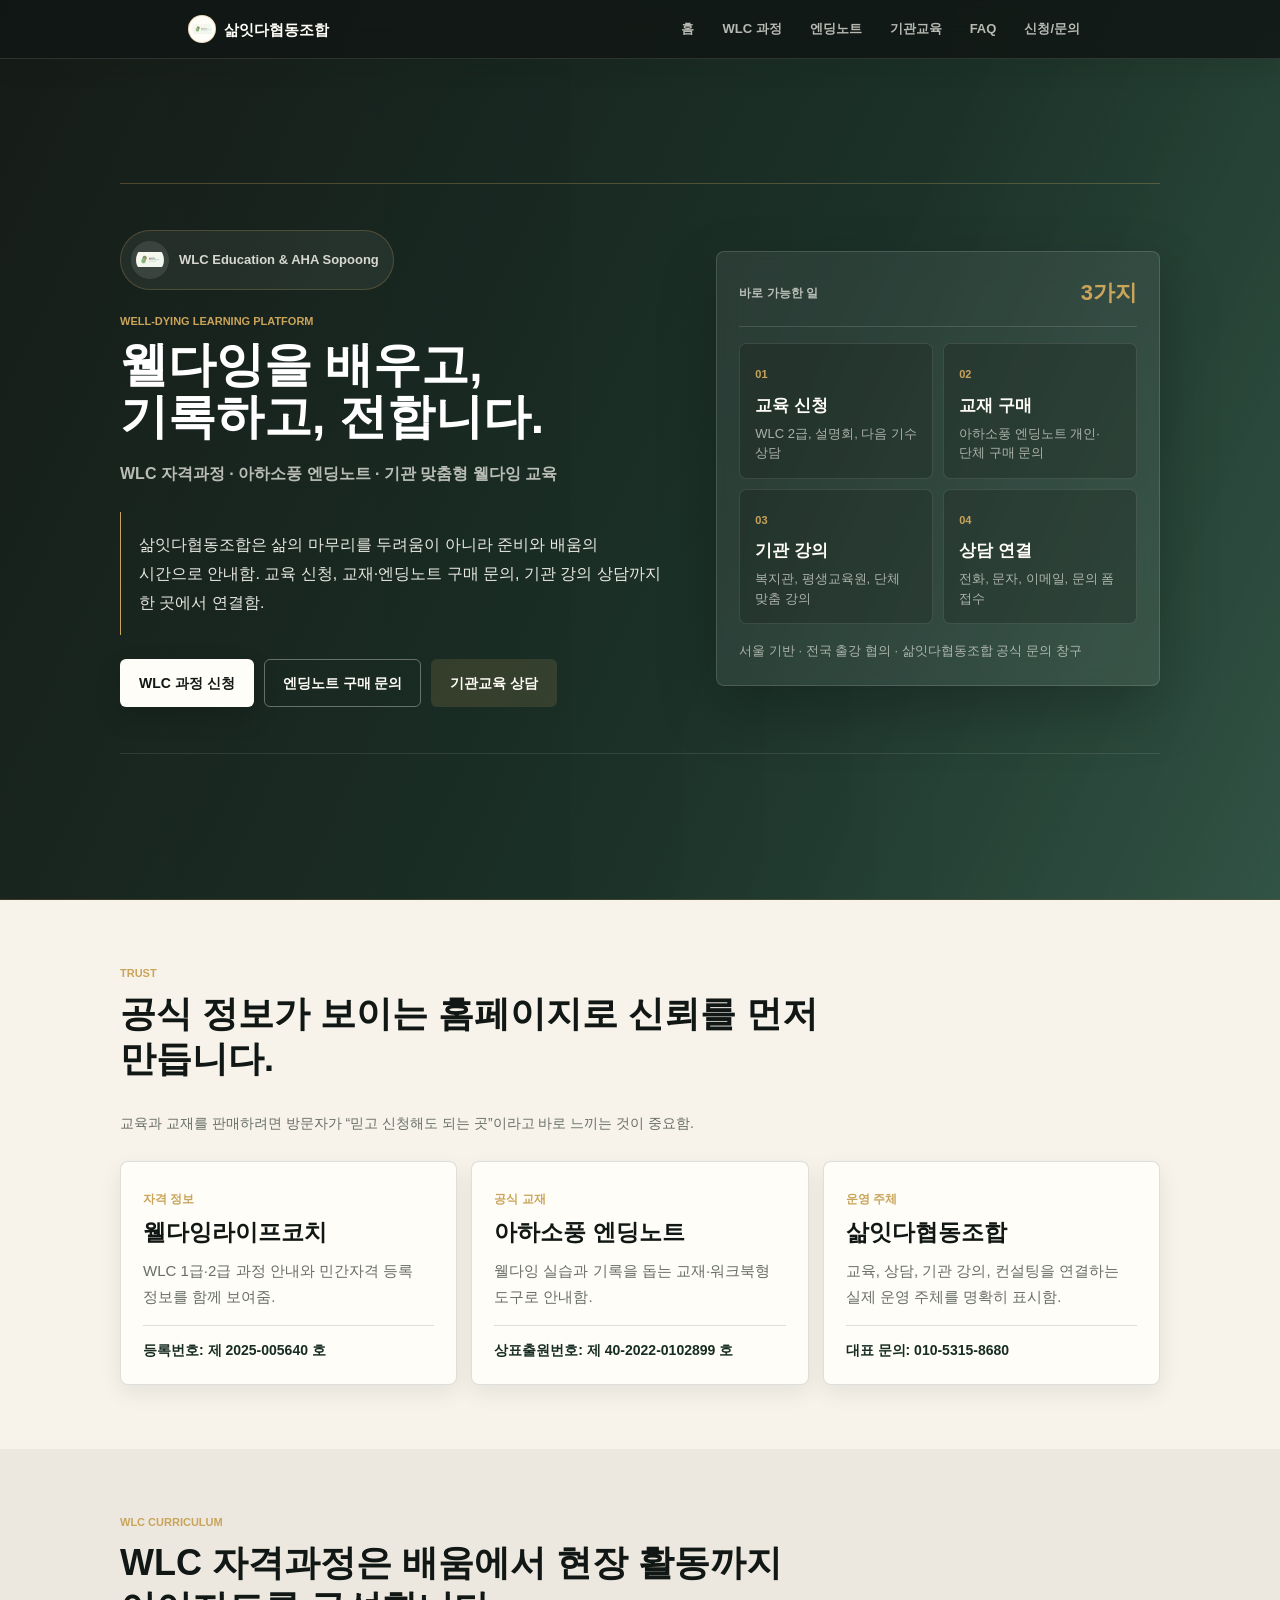
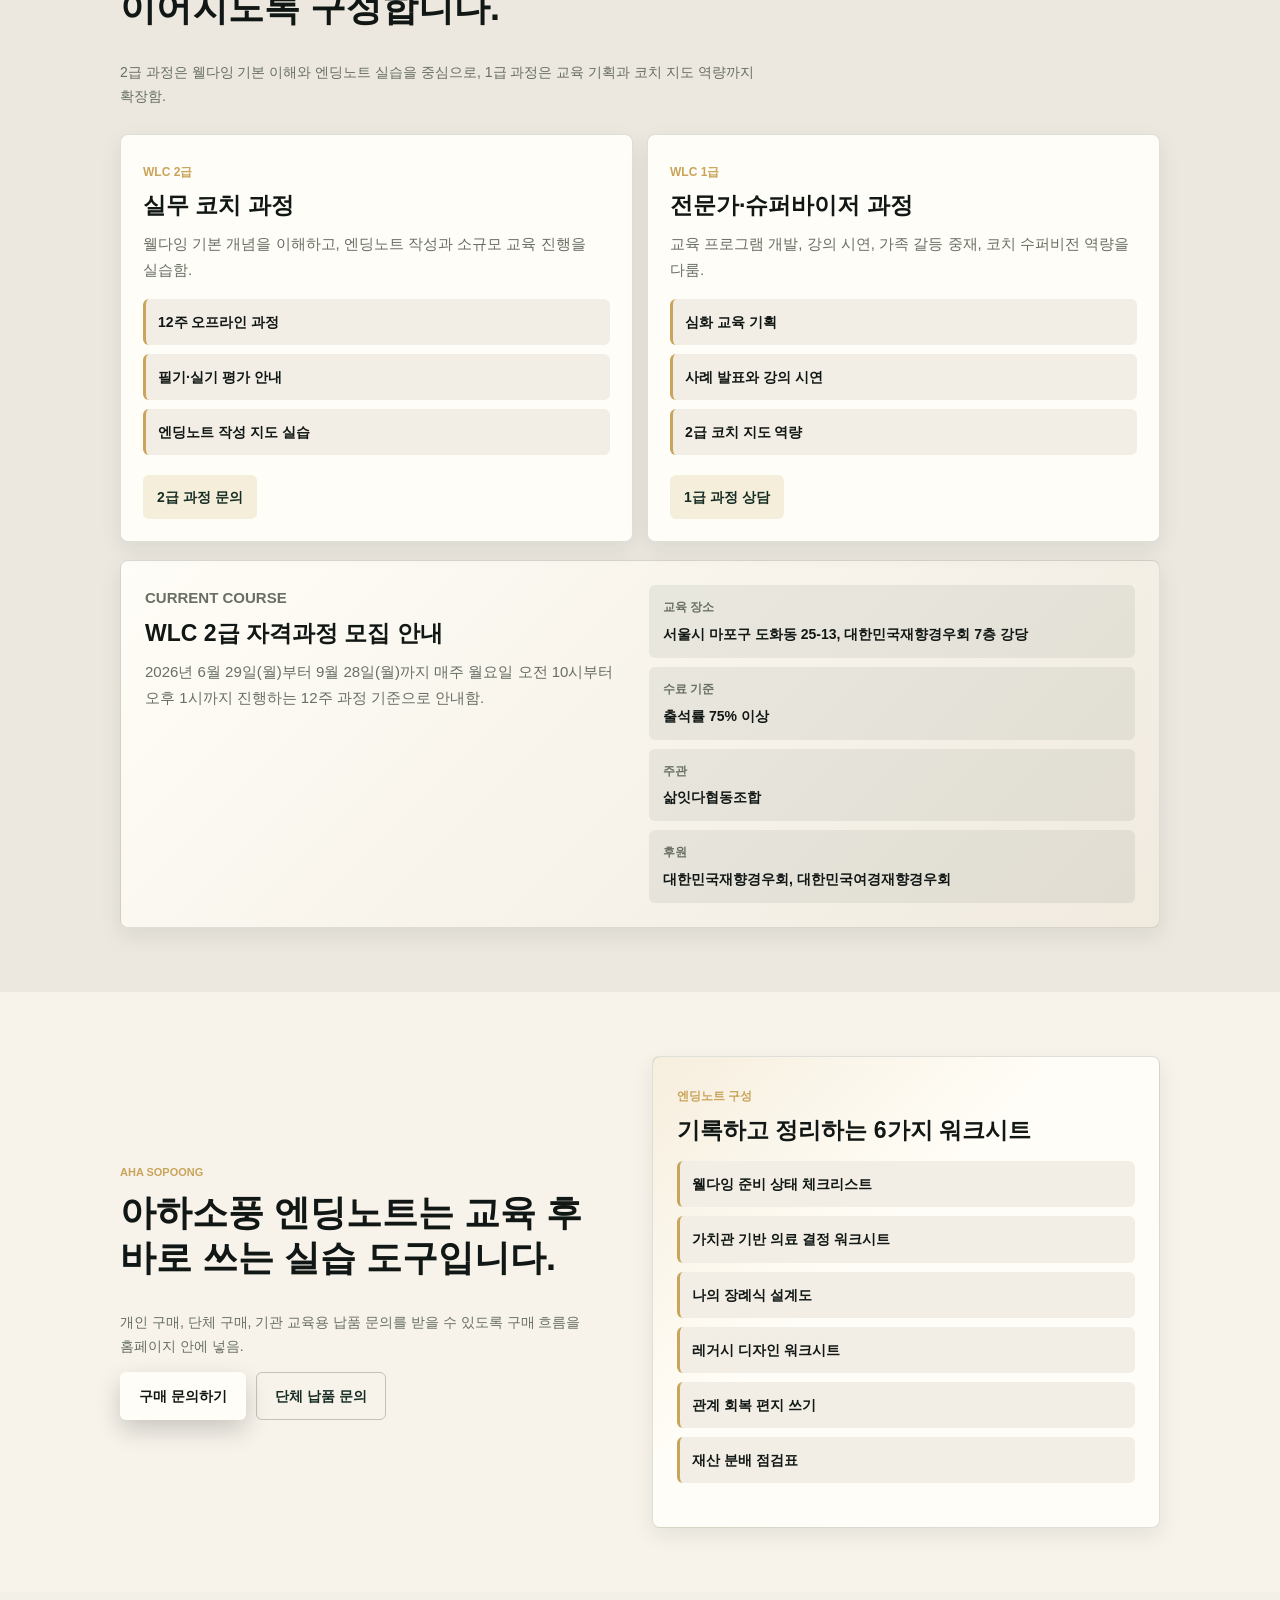
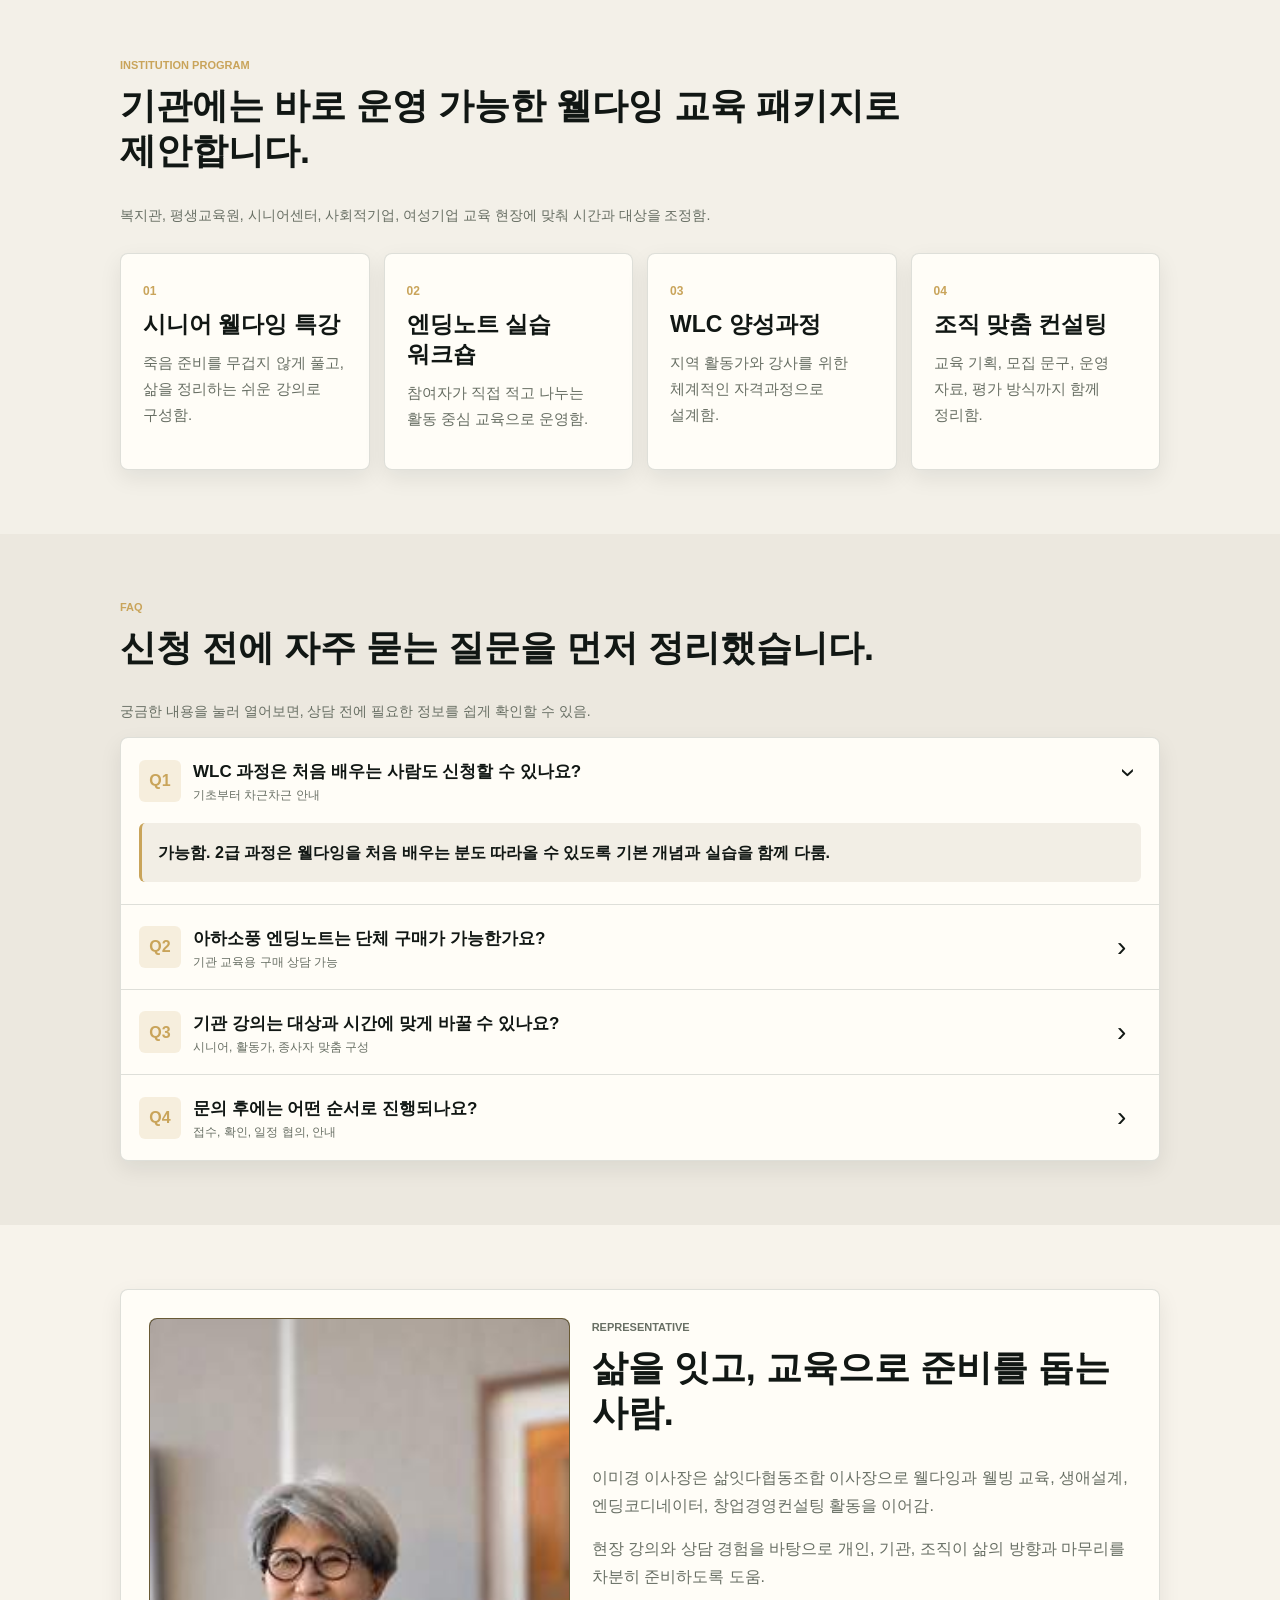
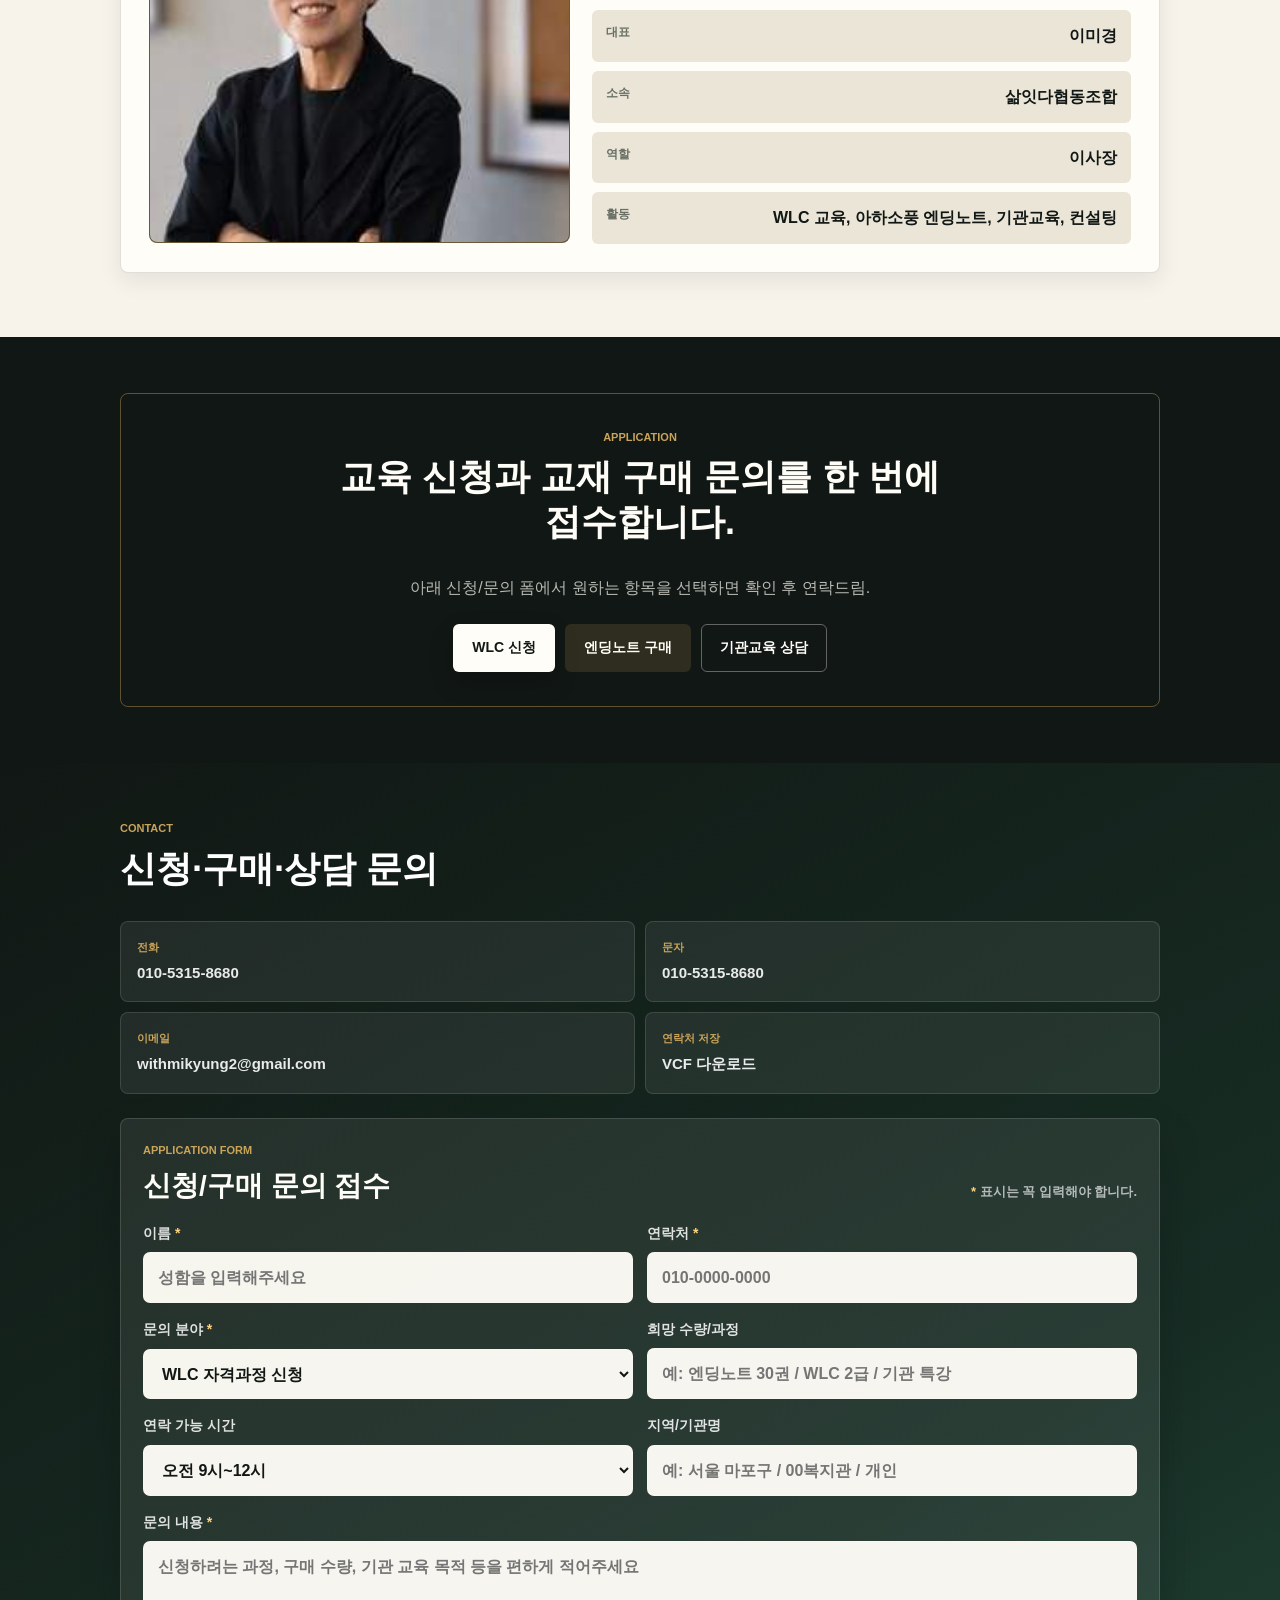
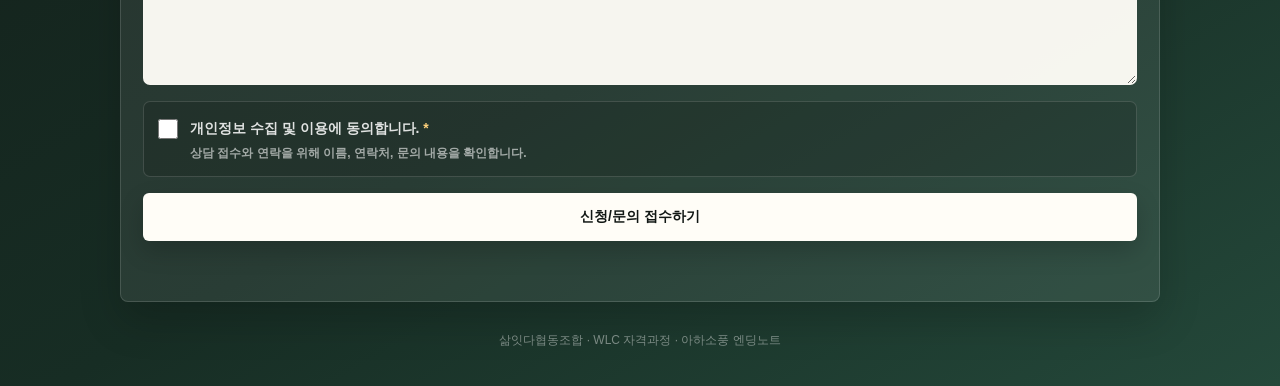
==== commit 08487cf1: "Implement WLC and AHA_Sopoong homepage update" ====
--- a/index.html
+++ b/index.html
@@ -3,18 +3,18 @@
   <head>
     <meta charset="utf-8">
     <meta name="viewport" content="width=device-width, initial-scale=1">
-    <title>이미경 | 삶잇다협동조합 웰다잉·웰빙 교육 컨설팅</title>
-    <meta name="description" content="이미경 삶잇다협동조합 이사장 디지털 명함. 웰다잉과 웰빙 교육, 엔딩코디네이터, 창업경영컨설팅, 국제개발협력, HRD 활동을 소개합니다.">
-    <meta name="keywords" content="이미경, 삶잇다협동조합, 웰다잉, 웰빙, 엔딩코디네이터, 창업경영컨설팅, 국제개발협력, HRD">
+    <title>삶잇다협동조합 | WLC 자격과정·아하소풍 엔딩노트</title>
+    <meta name="description" content="삶잇다협동조합의 WLC 웰다잉 라이프 코치 자격과정, 아하소풍 엔딩노트, 기관 맞춤형 웰다잉 교육 신청 안내 홈페이지입니다.">
+    <meta name="keywords" content="삶잇다협동조합, WLC, 웰다잉라이프코치, 아하소풍, 엔딩노트, 웰다잉 교육, 기관교육, 이미경">
     <meta name="robots" content="index, follow">
     <link rel="canonical" href="https://withmikyung2.github.io/">
 
     <!-- 네이버 서치어드바이저 소유확인 meta 태그를 여기에 넣어주세요. -->
     <!-- Google Search Console 소유확인 meta 태그를 여기에 넣어주세요. -->
 
-    <meta property="og:title" content="이미경 | 삶잇다협동조합 웰다잉·웰빙 교육 컨설팅">
-    <meta property="og:description" content="웰다잉을 위한 웰빙의 삶을 응원하고, 준비를 돕는 삶잇다협동조합의 디지털 프로필입니다.">
-    <meta property="og:type" content="profile">
+    <meta property="og:title" content="삶잇다협동조합 | WLC 자격과정·아하소풍 엔딩노트">
+    <meta property="og:description" content="웰다잉을 배우고, 기록하고, 전하는 WLC 교육과 아하소풍 엔딩노트를 안내합니다.">
+    <meta property="og:type" content="website">
     <meta property="og:url" content="https://withmikyung2.github.io/">
     <meta property="og:image" content="https://withmikyung2.github.io/assets/profile-photo.jpg">
 
@@ -37,10 +37,11 @@
         </button>
         <ul class="site-menu" id="site-menu">
           <li><a href="#home">홈</a></li>
-          <li><a href="#services">서비스</a></li>
-          <li><a href="#process">프로세스</a></li>
-          <li><a href="#profile">대표 소개</a></li>
-          <li><a href="#contact">연락처</a></li>
+          <li><a href="#wlc">WLC 과정</a></li>
+          <li><a href="#notebook">엔딩노트</a></li>
+          <li><a href="#education">기관교육</a></li>
+          <li><a href="#faq">FAQ</a></li>
+          <li><a href="#contact">신청/문의</a></li>
         </ul>
       </nav>
     </header>
@@ -51,105 +52,213 @@
           <div class="hero-copy">
             <div class="brand-lockup">
               <img src="assets/salmitda-logo.svg" alt="삶잇다협동조합">
-              <span>Well-Dying & Well-Being Partner</span>
-            </div>
-            <p class="eyebrow">Salmitda Cooperative</p>
-            <h1>삶의 마무리까지<br>품위 있게 준비하도록.</h1>
-            <p class="hero-title">웰다잉 · 웰빙 교육 · 엔딩코디네이터 · 창업경영컨설팅</p>
-            <p class="hero-message">삶잇다협동조합은 더 나은 오늘과 잘 준비된 내일을 잇습니다. 교육, 상담, 컨설팅을 통해 개인과 조직이 삶의 방향을 차분히 정리하도록 돕습니다.</p>
+              <span>WLC Education & AHA Sopoong</span>
+            </div>
+            <p class="eyebrow">Well-Dying Learning Platform</p>
+            <h1>웰다잉을 배우고,<br>기록하고, 전합니다.</h1>
+            <p class="hero-title">WLC 자격과정 · 아하소풍 엔딩노트 · 기관 맞춤형 웰다잉 교육</p>
+            <p class="hero-message">삶잇다협동조합은 삶의 마무리를 두려움이 아니라 준비와 배움의 시간으로 안내함. 교육 신청, 교재·엔딩노트 구매 문의, 기관 강의 상담까지 한 곳에서 연결함.</p>
             <div class="button-row">
-              <a class="btn btn-primary" href="tel:+821053158680">전화 상담</a>
-              <a class="btn btn-outline" href="mailto:withmikyung2@gmail.com?subject=%EC%82%B6%EC%9E%87%EB%8B%A4%20%EB%AC%B8%EC%9D%98%EB%93%9C%EB%A6%BD%EB%8B%88%EB%8B%A4&body=%EC%95%88%EB%85%95%ED%95%98%EC%84%B8%EC%9A%94.%20%EC%82%B6%EC%9E%87%EB%8B%A4%20%EA%B4%80%EB%A0%A8%ED%95%B4%20%EB%AC%B8%EC%9D%98%EB%93%9C%EB%A6%BD%EB%8B%88%EB%8B%A4.">메일 문의</a>
-              <a class="btn btn-soft" href="#services">서비스 보기</a>
-            </div>
-          </div>
-
-          <aside class="hero-panel" aria-label="삶잇다 핵심 영역">
+              <a class="btn btn-primary js-scroll-to-contact" href="#contact" data-preset-category="WLC 자격과정 신청">WLC 과정 신청</a>
+              <a class="btn btn-outline js-scroll-to-contact" href="#contact" data-preset-category="아하소풍 엔딩노트 구매">엔딩노트 구매 문의</a>
+              <a class="btn btn-soft js-scroll-to-contact" href="#contact" data-preset-category="기관 맞춤형 교육 상담">기관교육 상담</a>
+            </div>
+          </div>
+
+          <aside class="hero-panel" aria-label="삶잇다 활용 안내">
             <div class="panel-header">
-              <span>Consulting Brief</span>
-              <strong>삶잇다</strong>
+              <span>바로 가능한 일</span>
+              <strong>3가지</strong>
             </div>
             <div class="panel-grid">
-              <div><span>01</span><b>웰다잉 교육</b><p>삶의 정리와 준비를 돕는 교육</p></div>
-              <div><span>02</span><b>웰빙 설계</b><p>현재의 삶을 돌보는 실천 안내</p></div>
-              <div><span>03</span><b>조직 컨설팅</b><p>창업·경영·HRD 실행 지원</p></div>
-              <div><span>04</span><b>국제협력</b><p>ODA와 사업평가 경험 기반 자문</p></div>
-            </div>
-            <p class="panel-note">서울 기반 · 대한민국 어디나 · 교육/상담/컨설팅 문의</p>
+              <div><span>01</span><b>교육 신청</b><p>WLC 2급, 설명회, 다음 기수 상담</p></div>
+              <div><span>02</span><b>교재 구매</b><p>아하소풍 엔딩노트 개인·단체 구매 문의</p></div>
+              <div><span>03</span><b>기관 강의</b><p>복지관, 평생교육원, 단체 맞춤 강의</p></div>
+              <div><span>04</span><b>상담 연결</b><p>전화, 문자, 이메일, 문의 폼 접수</p></div>
+            </div>
+            <p class="panel-note">서울 기반 · 전국 출강 협의 · 삶잇다협동조합 공식 문의 창구</p>
           </aside>
         </div>
       </section>
 
-      <section class="section services-section" id="services">
-        <div class="section-inner">
-          <p class="section-label">Services</p>
-          <h2>삶의 준비와 조직의 성장을 한 흐름으로 연결합니다.</h2>
-          <p class="section-guide">개인에게는 삶을 돌아보고 준비하는 시간을, 조직에게는 실행 가능한 교육과 컨설팅 구조를 제공합니다.</p>
-          <div class="service-grid">
-            <article><span>01</span><h3>웰다잉 교육</h3><p>삶의 의미, 관계, 기록, 마무리를 차분히 정리하는 교육을 진행합니다.</p></article>
-            <article><span>02</span><h3>웰빙 라이프 코칭</h3><p>오늘의 삶을 돌보며 더 건강한 선택을 할 수 있도록 돕습니다.</p></article>
-            <article><span>03</span><h3>엔딩코디네이터</h3><p>개인과 가족이 필요한 준비를 놓치지 않도록 안내합니다.</p></article>
-            <article><span>04</span><h3>창업경영컨설팅</h3><p>초기 창업, 조직 운영, 사업 방향 설정과 실행을 지원합니다.</p></article>
-            <article><span>05</span><h3>국제개발협력</h3><p>국제개발협력과 ODA 프로젝트 경험을 바탕으로 평가와 자문을 제공합니다.</p></article>
-            <article><span>06</span><h3>HRD·멘토링</h3><p>교육 설계, 조직 성장, 멘토링 프로그램을 현장에 맞게 구성합니다.</p></article>
-          </div>
-        </div>
-      </section>
-
-      <section class="section process-section" id="process">
-        <div class="section-inner">
-          <p class="section-label">Process</p>
-          <h2>상담은 편하게, 실행은 구체적으로.</h2>
-          <p class="section-guide">막연한 고민을 그대로 두지 않고, 현재 상황과 필요한 준비를 순서 있게 정리합니다.</p>
-
-          <div class="accordion" data-accordion>
+      <section class="section trust-section" id="trust">
+        <div class="section-inner">
+          <p class="section-label">Trust</p>
+          <h2>공식 정보가 보이는 홈페이지로 신뢰를 먼저 만듭니다.</h2>
+          <p class="section-guide">교육과 교재를 판매하려면 방문자가 “믿고 신청해도 되는 곳”이라고 바로 느끼는 것이 중요함.</p>
+          <div class="trust-grid">
+            <article>
+              <span>자격 정보</span>
+              <h3>웰다잉라이프코치</h3>
+              <p>WLC 1급·2급 과정 안내와 민간자격 등록 정보를 함께 보여줌.</p>
+              <b>등록번호: 제 2025-005640 호</b>
+            </article>
+            <article>
+              <span>공식 교재</span>
+              <h3>아하소풍 엔딩노트</h3>
+              <p>웰다잉 실습과 기록을 돕는 교재·워크북형 도구로 안내함.</p>
+              <b>상표출원번호: 제 40-2022-0102899 호</b>
+            </article>
+            <article>
+              <span>운영 주체</span>
+              <h3>삶잇다협동조합</h3>
+              <p>교육, 상담, 기관 강의, 컨설팅을 연결하는 실제 운영 주체를 명확히 표시함.</p>
+              <b>대표 문의: 010-5315-8680</b>
+            </article>
+          </div>
+        </div>
+      </section>
+
+      <section class="section services-section" id="wlc">
+        <div class="section-inner">
+          <p class="section-label">WLC Curriculum</p>
+          <h2>WLC 자격과정은 배움에서 현장 활동까지 이어지도록 구성합니다.</h2>
+          <p class="section-guide">2급 과정은 웰다잉 기본 이해와 엔딩노트 실습을 중심으로, 1급 과정은 교육 기획과 코치 지도 역량까지 확장함.</p>
+          <div class="program-grid">
+            <article class="program-card">
+              <span>WLC 2급</span>
+              <h3>실무 코치 과정</h3>
+              <p>웰다잉 기본 개념을 이해하고, 엔딩노트 작성과 소규모 교육 진행을 실습함.</p>
+              <ul>
+                <li>12주 오프라인 과정</li>
+                <li>필기·실기 평가 안내</li>
+                <li>엔딩노트 작성 지도 실습</li>
+              </ul>
+              <a class="text-link js-scroll-to-contact" href="#contact" data-preset-category="WLC 2급 과정 신청">2급 과정 문의</a>
+            </article>
+            <article class="program-card">
+              <span>WLC 1급</span>
+              <h3>전문가·슈퍼바이저 과정</h3>
+              <p>교육 프로그램 개발, 강의 시연, 가족 갈등 중재, 코치 수퍼비전 역량을 다룸.</p>
+              <ul>
+                <li>심화 교육 기획</li>
+                <li>사례 발표와 강의 시연</li>
+                <li>2급 코치 지도 역량</li>
+              </ul>
+              <a class="text-link js-scroll-to-contact" href="#contact" data-preset-category="WLC 1급 과정 상담">1급 과정 상담</a>
+            </article>
+          </div>
+
+          <div class="schedule-card">
+            <div>
+              <p class="section-label">Current Course</p>
+              <h3>WLC 2급 자격과정 모집 안내</h3>
+              <p>2026년 6월 29일(월)부터 9월 28일(월)까지 매주 월요일 오전 10시부터 오후 1시까지 진행하는 12주 과정 기준으로 안내함.</p>
+            </div>
+            <dl>
+              <div><dt>교육 장소</dt><dd>서울시 마포구 도화동 25-13, 대한민국재향경우회 7층 강당</dd></div>
+              <div><dt>수료 기준</dt><dd>출석률 75% 이상</dd></div>
+              <div><dt>주관</dt><dd>삶잇다협동조합</dd></div>
+              <div><dt>후원</dt><dd>대한민국재향경우회, 대한민국여경재향경우회</dd></div>
+            </dl>
+          </div>
+        </div>
+      </section>
+
+      <section class="section notebook-section" id="notebook">
+        <div class="section-inner split-section">
+          <div>
+            <p class="section-label">AHA Sopoong</p>
+            <h2>아하소풍 엔딩노트는 교육 후 바로 쓰는 실습 도구입니다.</h2>
+            <p class="section-guide">개인 구매, 단체 구매, 기관 교육용 납품 문의를 받을 수 있도록 구매 흐름을 홈페이지 안에 넣음.</p>
+            <div class="button-row">
+              <a class="btn btn-primary js-scroll-to-contact" href="#contact" data-preset-category="아하소풍 엔딩노트 구매">구매 문의하기</a>
+              <a class="btn btn-outline dark-on-light js-scroll-to-contact" href="#contact" data-preset-category="기관·단체 교재 납품 문의">단체 납품 문의</a>
+            </div>
+          </div>
+          <div class="product-card">
+            <span>엔딩노트 구성</span>
+            <h3>기록하고 정리하는 6가지 워크시트</h3>
+            <ul class="check-list">
+              <li>웰다잉 준비 상태 체크리스트</li>
+              <li>가치관 기반 의료 결정 워크시트</li>
+              <li>나의 장례식 설계도</li>
+              <li>레거시 디자인 워크시트</li>
+              <li>관계 회복 편지 쓰기</li>
+              <li>재산 분배 점검표</li>
+            </ul>
+          </div>
+        </div>
+      </section>
+
+      <section class="section education-section" id="education">
+        <div class="section-inner">
+          <p class="section-label">Institution Program</p>
+          <h2>기관에는 바로 운영 가능한 웰다잉 교육 패키지로 제안합니다.</h2>
+          <p class="section-guide">복지관, 평생교육원, 시니어센터, 사회적기업, 여성기업 교육 현장에 맞춰 시간과 대상을 조정함.</p>
+          <div class="package-grid">
+            <article>
+              <span>01</span>
+              <h3>시니어 웰다잉 특강</h3>
+              <p>죽음 준비를 무겁지 않게 풀고, 삶을 정리하는 쉬운 강의로 구성함.</p>
+            </article>
+            <article>
+              <span>02</span>
+              <h3>엔딩노트 실습 워크숍</h3>
+              <p>참여자가 직접 적고 나누는 활동 중심 교육으로 운영함.</p>
+            </article>
+            <article>
+              <span>03</span>
+              <h3>WLC 양성과정</h3>
+              <p>지역 활동가와 강사를 위한 체계적인 자격과정으로 설계함.</p>
+            </article>
+            <article>
+              <span>04</span>
+              <h3>조직 맞춤 컨설팅</h3>
+              <p>교육 기획, 모집 문구, 운영 자료, 평가 방식까지 함께 정리함.</p>
+            </article>
+          </div>
+        </div>
+      </section>
+
+      <section class="section faq-section" id="faq">
+        <div class="section-inner">
+          <p class="section-label">FAQ</p>
+          <h2>신청 전에 자주 묻는 질문을 먼저 정리했습니다.</h2>
+          <p class="section-guide">궁금한 내용을 눌러 열어보면, 상담 전에 필요한 정보를 쉽게 확인할 수 있음.</p>
+
+          <div class="accordion faq-accordion" data-accordion>
             <article class="acc-item open">
               <button class="acc-head" type="button" aria-expanded="true">
-                <span class="acc-index">01</span>
-                <span><strong>핵심 역량</strong><small>교육 · 코칭 · 컨설팅 · 평가</small></span>
+                <span class="acc-index">Q1</span>
+                <span><strong>WLC 과정은 처음 배우는 사람도 신청할 수 있나요?</strong><small>기초부터 차근차근 안내</small></span>
                 <span class="acc-arrow">›</span>
               </button>
               <div class="acc-body">
-                <ul class="card-list two-col">
-                  <li>웰다잉라이프코치</li>
-                  <li>엔딩코디네이터</li>
-                  <li>창업경영컨설턴트</li>
-                  <li>국제개발협력사업 평가</li>
-                  <li>창업교육 및 멘토링</li>
-                  <li>평생교육 기반 HRD</li>
-                </ul>
+                <p class="faq-answer">가능함. 2급 과정은 웰다잉을 처음 배우는 분도 따라올 수 있도록 기본 개념과 실습을 함께 다룸.</p>
               </div>
             </article>
 
             <article class="acc-item">
               <button class="acc-head" type="button" aria-expanded="false">
-                <span class="acc-index">02</span>
-                <span><strong>진행 방식</strong><small>상담 · 진단 · 설계 · 실행</small></span>
+                <span class="acc-index">Q2</span>
+                <span><strong>아하소풍 엔딩노트는 단체 구매가 가능한가요?</strong><small>기관 교육용 구매 상담 가능</small></span>
                 <span class="acc-arrow">›</span>
               </button>
               <div class="acc-body">
-                <ul class="detail-list">
-                  <li>문의 내용을 바탕으로 현재 상황과 필요를 확인합니다.</li>
-                  <li>개인, 기관, 조직의 목적에 맞는 교육 또는 컨설팅 방향을 정리합니다.</li>
-                  <li>강의, 워크숍, 멘토링, 사업평가 등 실행 방식을 제안합니다.</li>
-                  <li>진행 후 다음 단계에 필요한 자료와 개선 포인트를 함께 점검합니다.</li>
-                </ul>
+                <p class="faq-answer">가능함. 개인 구매, 수강생용 단체 구매, 기관 교육용 납품 문의를 구분해 상담함.</p>
               </div>
             </article>
 
             <article class="acc-item">
               <button class="acc-head" type="button" aria-expanded="false">
-                <span class="acc-index">03</span>
-                <span><strong>활동 분야</strong><small>개인과 조직의 삶을 잇는 일</small></span>
+                <span class="acc-index">Q3</span>
+                <span><strong>기관 강의는 대상과 시간에 맞게 바꿀 수 있나요?</strong><small>시니어, 활동가, 종사자 맞춤 구성</small></span>
                 <span class="acc-arrow">›</span>
               </button>
               <div class="acc-body">
-                <div class="timeline">
-                  <div><b>삶잇다협동조합</b><p>웰다잉을 위한 웰빙의 삶을 응원하고 준비를 돕는 조직 운영</p></div>
-                  <div><b>교육과 상담</b><p>삶의 정리, 관계, 기록, 준비를 주제로 한 교육과 코칭</p></div>
-                  <div><b>창업·경영 컨설팅</b><p>창업교육, 조직 운영, 사업 방향 설정과 실행 지원</p></div>
-                  <div><b>국제개발협력</b><p>ODA 프로젝트, 사업평가, 멘토링과 자문 수행</p></div>
-                </div>
+                <p class="faq-answer">가능함. 교육 대상, 강의 시간, 기관 목적을 확인한 뒤 특강·워크숍·과정형 교육으로 조정함.</p>
+              </div>
+            </article>
+
+            <article class="acc-item">
+              <button class="acc-head" type="button" aria-expanded="false">
+                <span class="acc-index">Q4</span>
+                <span><strong>문의 후에는 어떤 순서로 진행되나요?</strong><small>접수, 확인, 일정 협의, 안내</small></span>
+                <span class="acc-arrow">›</span>
+              </button>
+              <div class="acc-body">
+                <p class="faq-answer">문의 내용을 확인한 뒤 연락드림. 이후 교육 신청, 교재 구매, 기관 강의 중 필요한 방향으로 자세히 안내함.</p>
               </div>
             </article>
           </div>
@@ -164,14 +273,14 @@
             </div>
             <div class="profile-copy">
               <p class="section-label">Representative</p>
-              <h2>삶을 잇고, 준비를 돕는 사람.</h2>
-              <p>이미경 이사장은 서울을 기반으로 대한민국 어디에서나 웰다잉과 웰빙을 잇는 교육, 상담, 컨설팅 활동을 이어갑니다.</p>
-              <p>창업경영컨설팅, 국제개발협력 프로젝트, 사업평가와 멘토링 경험을 바탕으로 개인과 조직이 더 잘 준비된 삶을 설계하도록 돕습니다.</p>
+              <h2>삶을 잇고, 교육으로 준비를 돕는 사람.</h2>
+              <p>이미경 이사장은 삶잇다협동조합 이사장으로 웰다잉과 웰빙 교육, 생애설계, 엔딩코디네이터, 창업경영컨설팅 활동을 이어감.</p>
+              <p>현장 강의와 상담 경험을 바탕으로 개인, 기관, 조직이 삶의 방향과 마무리를 차분히 준비하도록 도움.</p>
               <dl class="meta-list">
                 <div><dt>대표</dt><dd>이미경</dd></div>
                 <div><dt>소속</dt><dd>삶잇다협동조합</dd></div>
                 <div><dt>역할</dt><dd>이사장</dd></div>
-                <div><dt>활동 지역</dt><dd>서울, 대한민국 어디나</dd></div>
+                <div><dt>활동</dt><dd>WLC 교육, 아하소풍 엔딩노트, 기관교육, 컨설팅</dd></div>
               </dl>
             </div>
           </article>
@@ -180,12 +289,13 @@
 
       <section class="cta-section" aria-labelledby="cta-title">
         <div class="section-inner cta-card">
-          <p class="section-label">Inquiry</p>
-          <h2 id="cta-title">웰다잉과 웰빙을 준비하는 길, 함께 잇겠습니다.</h2>
-          <p>강의, 창업컨설팅, 국제개발협력 프로젝트 상담이 필요하시면 편하게 연락주세요.</p>
+          <p class="section-label">Application</p>
+          <h2 id="cta-title">교육 신청과 교재 구매 문의를 한 번에 접수합니다.</h2>
+          <p>아래 신청/문의 폼에서 원하는 항목을 선택하면 확인 후 연락드림.</p>
           <div class="button-row center">
-            <a class="btn btn-primary" href="tel:+821053158680">010-5315-8680</a>
-            <a class="btn btn-outline dark" href="mailto:withmikyung2@gmail.com?subject=%EC%82%B6%EC%9E%87%EB%8B%A4%20%EB%AC%B8%EC%9D%98%EB%93%9C%EB%A6%BD%EB%8B%88%EB%8B%A4&body=%EC%95%88%EB%85%95%ED%95%98%EC%84%B8%EC%9A%94.%20%EC%82%B6%EC%9E%87%EB%8B%A4%20%EA%B4%80%EB%A0%A8%ED%95%B4%20%EB%AC%B8%EC%9D%98%EB%93%9C%EB%A6%BD%EB%8B%88%EB%8B%A4.">상담 메일</a>
+            <a class="btn btn-primary js-scroll-to-contact" href="#contact" data-preset-category="WLC 자격과정 신청">WLC 신청</a>
+            <a class="btn btn-soft js-scroll-to-contact" href="#contact" data-preset-category="아하소풍 엔딩노트 구매">엔딩노트 구매</a>
+            <a class="btn btn-outline dark js-scroll-to-contact" href="#contact" data-preset-category="기관 맞춤형 교육 상담">기관교육 상담</a>
           </div>
         </div>
       </section>
@@ -193,19 +303,87 @@
       <section class="contact-section" id="contact">
         <div class="section-inner">
           <p class="section-label">Contact</p>
-          <h2>함께 이야기해요</h2>
+          <h2>신청·구매·상담 문의</h2>
           <div class="contact-grid">
             <a href="tel:+821053158680"><span>전화</span><strong>010-5315-8680</strong></a>
             <a href="sms:+821053158680"><span>문자</span><strong>010-5315-8680</strong></a>
-            <a href="mailto:withmikyung2@gmail.com?subject=%EC%82%B6%EC%9E%87%EB%8B%A4%20%EB%AC%B8%EC%9D%98%EB%93%9C%EB%A6%BD%EB%8B%88%EB%8B%A4&body=%EC%95%88%EB%85%95%ED%95%98%EC%84%B8%EC%9A%94.%20%EC%82%B6%EC%9E%87%EB%8B%A4%20%EA%B4%80%EB%A0%A8%ED%95%B4%20%EB%AC%B8%EC%9D%98%EB%93%9C%EB%A6%BD%EB%8B%88%EB%8B%A4."><span>이메일</span><strong>withmikyung2@gmail.com</strong></a>
-            <a href="https://www.facebook.com/miikyung2" target="_blank" rel="noopener noreferrer"><span>Facebook</span><strong>miikyung2</strong></a>
+            <a href="mailto:withmikyung2@gmail.com?subject=%EC%82%B6%EC%9E%87%EB%8B%A4%20WLC%20%EB%B0%8F%20%EC%95%84%ED%95%98%EC%86%8C%ED%92%8D%20%EB%AC%B8%EC%9D%98&body=%EC%82%B6%EC%9E%87%EB%8B%A4%ED%98%91%EB%8F%99%EC%A1%B0%ED%95%A9%EC%97%90%20%EB%AC%B8%EC%9D%98%ED%95%A9%EB%8B%88%EB%8B%A4.%0D%0A%0D%0A1.%20%EC%84%B1%ED%95%A8%3A%0D%0A2.%20%EC%97%B0%EB%9D%BD%EC%B2%98%3A%0D%0A3.%20%EB%AC%B8%EC%9D%98%20%EB%B6%84%EC%95%BC%3A%0D%0A4.%20%ED%9D%AC%EB%A7%9D%20%EC%88%98%EB%9F%89%20%EB%98%90%EB%8A%94%20%EA%B3%BC%EC%A0%95%3A%0D%0A5.%20%EB%AC%B8%EC%9D%98%20%EB%82%B4%EC%9A%A9%3A%0D%0A"><span>이메일</span><strong>withmikyung2@gmail.com</strong></a>
             <a href="contact.vcf" download><span>연락처 저장</span><strong>VCF 다운로드</strong></a>
           </div>
-          <p class="copyright">Digital Business Card · 이미경 · 삶잇다협동조합</p>
+
+          <form class="inquiry-form" id="inquiry-form" aria-labelledby="inquiry-form-title">
+            <div class="form-heading">
+              <div>
+                <p class="section-label">Application Form</p>
+                <h3 id="inquiry-form-title">신청/구매 문의 접수</h3>
+              </div>
+              <p><span class="required-mark">*</span> 표시는 꼭 입력해야 합니다.</p>
+            </div>
+
+            <div class="form-grid">
+              <label class="form-field" for="inquiry-name">
+                <span>이름 <b aria-hidden="true">*</b></span>
+                <input id="inquiry-name" name="name" type="text" autocomplete="name" required placeholder="성함을 입력해주세요">
+              </label>
+
+              <label class="form-field" for="inquiry-phone">
+                <span>연락처 <b aria-hidden="true">*</b></span>
+                <input id="inquiry-phone" name="phone" type="tel" autocomplete="tel" required placeholder="010-0000-0000">
+              </label>
+
+              <label class="form-field" for="inquiry-category">
+                <span>문의 분야 <b aria-hidden="true">*</b></span>
+                <select id="inquiry-category" name="category" required>
+                  <option value="WLC 자격과정 신청">WLC 자격과정 신청</option>
+                  <option value="WLC 2급 과정 신청">WLC 2급 과정 신청</option>
+                  <option value="WLC 1급 과정 상담">WLC 1급 과정 상담</option>
+                  <option value="아하소풍 엔딩노트 구매">아하소풍 엔딩노트 구매</option>
+                  <option value="기관·단체 교재 납품 문의">기관·단체 교재 납품 문의</option>
+                  <option value="기관 맞춤형 교육 상담">기관 맞춤형 교육 상담</option>
+                  <option value="일반 상담 문의">일반 상담 문의</option>
+                </select>
+              </label>
+
+              <label class="form-field" for="inquiry-quantity">
+                <span>희망 수량/과정</span>
+                <input id="inquiry-quantity" name="quantity" type="text" placeholder="예: 엔딩노트 30권 / WLC 2급 / 기관 특강">
+              </label>
+
+              <label class="form-field" for="inquiry-time">
+                <span>연락 가능 시간</span>
+                <select id="inquiry-time" name="availableTime">
+                  <option value="오전 9시~12시">오전 9시~12시</option>
+                  <option value="오후 1시~5시">오후 1시~5시</option>
+                  <option value="저녁 6시~8시">저녁 6시~8시</option>
+                  <option value="언제든 가능">언제든 가능</option>
+                </select>
+              </label>
+
+              <label class="form-field" for="inquiry-region">
+                <span>지역/기관명</span>
+                <input id="inquiry-region" name="region" type="text" placeholder="예: 서울 마포구 / 00복지관 / 개인">
+              </label>
+
+              <label class="form-field form-field-wide" for="inquiry-message">
+                <span>문의 내용 <b aria-hidden="true">*</b></span>
+                <textarea id="inquiry-message" name="message" rows="5" required placeholder="신청하려는 과정, 구매 수량, 기관 교육 목적 등을 편하게 적어주세요"></textarea>
+              </label>
+            </div>
+
+            <label class="privacy-check" for="privacy-agree">
+              <input id="privacy-agree" name="privacyAgree" type="checkbox" required>
+              <span>개인정보 수집 및 이용에 동의합니다. <b aria-hidden="true">*</b><small>상담 접수와 연락을 위해 이름, 연락처, 문의 내용을 확인합니다.</small></span>
+            </label>
+
+            <button class="btn btn-primary form-submit" type="submit">신청/문의 접수하기</button>
+            <p class="form-status" id="form-status" role="status" aria-live="polite"></p>
+          </form>
+          <p class="copyright">삶잇다협동조합 · WLC 자격과정 · 아하소풍 엔딩노트</p>
         </div>
       </section>
     </main>
 
+    <a class="mobile-consult-button js-scroll-to-contact" href="#contact" aria-label="신청 문의 폼으로 이동">신청/구매 문의</a>
     <script src="script.js"></script>
   </body>
 </html>
--- a/style.css
+++ b/style.css
@@ -1,18 +1,22 @@
 :root {
   color-scheme: light;
-  --bg: #f5f0e7;
-  --paper: #fffdf8;
-  --ink: #24352b;
-  --muted: #607066;
-  --line: rgba(36, 53, 43, 0.14);
-  --green: #347c57;
-  --green-dark: #285d43;
-  --leaf: #e5f1e6;
-  --coral: #e77d61;
-  --gold: #d9aa4f;
-  --shadow: 0 20px 54px rgba(41, 58, 46, 0.14);
+  --bg: #f3f0e8;
+  --surface: #fffdf7;
+  --surface-2: #ebe5d8;
+  --ink: #172d24;
+  --muted: #686f64;
+  --green: #172d24;
+  --green-2: #24483a;
+  --sage: #dfeadc;
+  --gold: #c9a45a;
+  --coral: #d98265;
+  --charcoal: #111714;
+  --line: rgba(23, 45, 36, 0.14);
+  --line-dark: rgba(255, 253, 247, 0.14);
+  --shadow: 0 18px 44px rgba(17, 23, 20, 0.13);
+  --shadow-soft: 0 8px 22px rgba(17, 23, 20, 0.08);
   --radius: 8px;
-  --max: 980px;
+  --max: 1040px;
 }
 
 * {
@@ -26,20 +30,28 @@
 body {
   margin: 0;
   min-width: 320px;
-  background:
-    linear-gradient(115deg, rgba(231, 125, 97, 0.16), transparent 34%),
-    linear-gradient(180deg, #fffaf2 0%, var(--bg) 48%, #eef5ef 100%);
+  overflow-x: hidden;
+  background: var(--bg);
   color: var(--ink);
   font-family: -apple-system, BlinkMacSystemFont, "Apple SD Gothic Neo", "Noto Sans KR", "Segoe UI", sans-serif;
-  font-size: 16px;
-  line-height: 1.65;
+  line-height: 1.72;
   letter-spacing: 0;
-  overflow-x: hidden;
+  word-break: keep-all;
+}
+
+body::before {
+  content: "";
+  position: fixed;
+  inset: 0;
+  z-index: -1;
+  pointer-events: none;
+  background:
+    linear-gradient(90deg, rgba(201, 164, 90, 0.1), transparent 38%),
+    linear-gradient(180deg, rgba(23, 45, 36, 0.05), transparent 34%);
 }
 
 a {
   color: inherit;
-  text-decoration: none;
 }
 
 img {
@@ -47,39 +59,36 @@
   max-width: 100%;
 }
 
-.skip-link,
-.visually-hidden {
-  position: absolute;
-  width: 1px;
-  height: 1px;
-  overflow: hidden;
-  clip: rect(0, 0, 0, 0);
+.skip-link {
+  position: fixed;
+  top: -60px;
+  left: 12px;
+  z-index: 1000;
+  padding: 10px 14px;
+  border-radius: var(--radius);
+  background: #fff;
+  color: var(--ink);
 }
 
 .skip-link:focus {
-  z-index: 100;
-  width: auto;
-  height: auto;
-  padding: 10px 14px;
-  clip: auto;
-  background: var(--ink);
-  color: white;
+  top: 12px;
 }
 
 .site-header {
-  position: sticky;
-  top: 0;
-  z-index: 20;
-  border-bottom: 1px solid rgba(255, 255, 255, 0.72);
-  background: rgba(245, 240, 231, 0.88);
-  backdrop-filter: blur(18px);
+  position: fixed;
+  inset: 0 0 auto;
+  z-index: 50;
+  border-bottom: 1px solid rgba(255, 253, 247, 0.12);
+  background: rgba(17, 23, 20, 0.86);
+  backdrop-filter: blur(16px);
+  box-shadow: 0 8px 24px rgba(17, 23, 20, 0.12);
 }
 
 .nav-shell {
-  position: relative;
-  width: min(100%, var(--max));
+  width: min(100%, 940px);
+  height: 58px;
   margin: 0 auto;
-  padding: 12px 18px;
+  padding: 0 18px;
   display: flex;
   align-items: center;
   justify-content: space-between;
@@ -89,336 +98,501 @@
 .brand {
   display: inline-flex;
   align-items: center;
-  min-height: 44px;
-  color: var(--green-dark);
-  font-size: 18px;
-  font-weight: 900;
+  gap: 8px;
+  color: var(--surface);
+  text-decoration: none;
+  font-size: 15px;
+  font-weight: 900;
+  line-height: 1;
+}
+
+.brand img {
+  width: 28px;
+  height: 28px;
+  padding: 3px;
+  border: 1px solid rgba(201, 164, 90, 0.36);
+  border-radius: 50%;
+  background: var(--surface);
+  object-fit: contain;
 }
 
 .menu-button {
   width: 44px;
   height: 44px;
-  border: 1px solid var(--line);
+  border: 0;
   border-radius: var(--radius);
-  background: rgba(255, 253, 248, 0.9);
   display: grid;
   place-content: center;
-  gap: 5px;
-}
-
-.menu-button span:not(.visually-hidden) {
-  width: 19px;
+  gap: 4px;
+  background: rgba(255, 253, 247, 0.1);
+  cursor: pointer;
+}
+
+.menu-button span {
+  width: 18px;
   height: 2px;
-  background: var(--ink);
+  display: block;
   border-radius: 2px;
+  background: var(--surface);
 }
 
 .site-menu {
-  position: absolute;
-  top: calc(100% + 8px);
-  right: 18px;
-  width: 184px;
+  position: fixed;
+  left: 14px;
+  right: 14px;
+  top: 70px;
+  display: none;
   margin: 0;
   padding: 8px;
   list-style: none;
-  border: 1px solid var(--line);
+  border: 1px solid var(--line-dark);
   border-radius: var(--radius);
-  background: var(--paper);
-  box-shadow: var(--shadow);
-  transform: translateY(-8px);
-  opacity: 0;
-  pointer-events: none;
-  transition: 160ms ease;
+  background: rgba(17, 23, 20, 0.97);
+  box-shadow: 0 18px 42px rgba(0, 0, 0, 0.32);
 }
 
 .site-menu.is-open {
-  transform: translateY(0);
-  opacity: 1;
-  pointer-events: auto;
+  display: grid;
 }
 
 .site-menu a {
-  display: block;
   min-height: 44px;
-  padding: 10px 12px;
+  padding: 10px 14px;
   border-radius: 6px;
-  color: var(--muted);
+  display: flex;
+  align-items: center;
+  color: rgba(255, 253, 247, 0.7);
+  text-decoration: none;
+  font-size: 14px;
   font-weight: 800;
 }
 
 .site-menu a:hover,
-.site-menu a:focus {
-  background: var(--leaf);
-  color: var(--green-dark);
-}
-
-.section {
+.site-menu a:focus,
+.site-menu a.active {
+  background: rgba(201, 164, 90, 0.14);
+  color: var(--surface);
+}
+
+.hero {
+  min-height: 100svh;
+  padding: 96px 20px 58px;
+  display: flex;
+  align-items: center;
+  justify-content: center;
+  background:
+    linear-gradient(115deg, rgba(17, 23, 20, 0.98), rgba(23, 45, 36, 0.98) 58%, rgba(36, 72, 58, 0.94)),
+    linear-gradient(90deg, rgba(201, 164, 90, 0.18), transparent);
+  border-bottom: 1px solid rgba(201, 164, 90, 0.22);
+}
+
+.hero-inner {
   width: min(100%, var(--max));
-  margin: 0 auto;
-  padding: 28px 18px;
-}
-
-.hero {
-  padding-top: 22px;
-}
-
-.hero-card,
-.profile-card,
-.accordion-card,
-.contact-card,
-.cta-card {
-  border: 1px solid var(--line);
-  border-radius: var(--radius);
-  background: rgba(255, 253, 248, 0.94);
-  box-shadow: var(--shadow);
-}
-
-.hero-card {
-  padding: 26px 20px 22px;
-  text-align: center;
-}
-
-.eyebrow {
-  margin: 0 0 10px;
-  color: var(--green-dark);
-  font-size: 12px;
+  display: grid;
+  gap: 28px;
+  padding: 34px 0;
+  border-top: 1px solid rgba(201, 164, 90, 0.3);
+  border-bottom: 1px solid rgba(255, 253, 247, 0.1);
+}
+
+.hero-copy {
+  min-width: 0;
+}
+
+.brand-lockup {
+  width: fit-content;
+  max-width: 100%;
+  margin-bottom: 22px;
+  padding: 10px 14px 10px 10px;
+  border: 1px solid rgba(201, 164, 90, 0.26);
+  border-radius: 999px;
+  display: inline-flex;
+  align-items: center;
+  gap: 10px;
+  background: rgba(255, 253, 247, 0.06);
+  color: rgba(255, 253, 247, 0.82);
+  font-size: 13px;
+  font-weight: 900;
+}
+
+.brand-lockup img {
+  width: 38px;
+  height: 38px;
+  padding: 5px;
+  border-radius: 50%;
+  background: rgba(255, 253, 247, 0.1);
+  object-fit: contain;
+}
+
+.eyebrow,
+.section-label {
+  margin: 0 0 8px;
+  color: var(--gold);
+  font-size: 11px;
   font-weight: 900;
   letter-spacing: 0;
   text-transform: uppercase;
 }
 
-.hero-logo-wrap {
-  width: 100%;
-  max-width: 360px;
-  margin: 16px auto 20px;
-  display: grid;
-  place-items: center;
-  border: 1px solid rgba(52, 124, 87, 0.18);
-  border-radius: var(--radius);
-  background: #f8f1e6;
-  overflow: hidden;
-}
-
-.hero-logo {
-  width: 100%;
-  aspect-ratio: 4 / 5;
-  object-fit: cover;
-  object-position: center top;
-}
-
 h1,
 h2,
+h3,
 p {
-  word-break: keep-all;
+  margin-top: 0;
+}
+
+h1 {
+  margin-bottom: 18px;
+  color: #fff;
+  font-size: 48px;
+  font-weight: 900;
+  letter-spacing: 0;
+  line-height: 1.08;
+}
+
+.hero-title {
+  margin-bottom: 8px;
+  color: rgba(255, 253, 247, 0.7);
+  font-weight: 800;
+}
+
+.hero-message {
+  width: 100%;
+  max-width: 620px;
+  margin: 24px 0;
+  padding: 18px 0 18px 18px;
+  border-left: 1px solid var(--gold);
+  color: rgba(255, 253, 247, 0.9);
+  font-size: 16px;
+  line-height: 1.82;
   overflow-wrap: anywhere;
 }
 
-h1 {
-  margin: 0;
-  font-size: clamp(42px, 12vw, 68px);
-  line-height: 1.05;
-  font-weight: 950;
-}
-
-.roman {
-  margin: 8px 0 0;
-  color: var(--muted);
-  font-weight: 800;
-}
-
-.role {
-  width: fit-content;
-  max-width: 100%;
-  margin: 12px auto 0;
-  padding: 7px 12px;
-  border: 1px solid rgba(52, 124, 87, 0.16);
-  border-radius: 999px;
-  background: var(--leaf);
-  color: var(--green-dark);
-  font-weight: 900;
-}
-
-.lead {
-  max-width: 34ch;
-  margin: 18px auto 0;
-  font-size: 17px;
-  font-weight: 800;
-}
-
-.keyword-cloud,
-.chips {
+.button-row {
   display: flex;
   flex-wrap: wrap;
+  justify-content: flex-start;
+  gap: 10px;
+  width: 100%;
+}
+
+.button-row.center {
   justify-content: center;
-  gap: 8px;
-  margin-top: 20px;
-}
-
-.keyword-cloud span,
-.chips span {
-  padding: 8px 10px;
-  border: 1px solid rgba(52, 124, 87, 0.16);
-  border-radius: 999px;
-  background: rgba(229, 241, 230, 0.82);
-  color: #405e49;
-  font-size: 13px;
-  font-weight: 800;
-}
-
-.hero-actions {
-  display: grid;
-  grid-template-columns: 1fr;
-  gap: 10px;
   margin-top: 22px;
 }
 
-.button {
+.btn {
   min-height: 48px;
+  padding: 12px 18px;
+  border: 1px solid transparent;
+  border-radius: 6px;
   display: inline-flex;
   align-items: center;
   justify-content: center;
-  padding: 12px 16px;
-  border: 1px solid var(--line);
+  color: inherit;
+  text-decoration: none;
+  font-size: 14px;
+  font-weight: 900;
+  line-height: 1.35;
+  text-align: center;
+  transition: transform 0.2s ease, box-shadow 0.2s ease, background 0.2s ease;
+}
+
+.btn:hover,
+.btn:focus {
+  transform: translateY(-2px);
+}
+
+.btn-primary {
+  background: var(--surface);
+  color: var(--charcoal);
+  box-shadow: 0 10px 24px rgba(0, 0, 0, 0.18);
+}
+
+.btn-outline {
+  border-color: rgba(255, 253, 247, 0.34);
+  background: transparent;
+  color: var(--surface);
+}
+
+.btn-outline.dark {
+  border-color: rgba(255, 253, 247, 0.34);
+  color: var(--surface);
+}
+
+.btn-outline.dark-on-light {
+  border-color: rgba(23, 45, 36, 0.24);
+  color: var(--green);
+}
+
+.btn-soft {
+  background: rgba(201, 164, 90, 0.16);
+  color: var(--surface);
+}
+
+.hero-panel {
+  max-width: 100%;
+  padding: 22px;
+  border: 1px solid rgba(255, 253, 247, 0.14);
   border-radius: var(--radius);
-  background: #ffffff;
-  color: var(--green-dark);
-  font-weight: 900;
-  transition: transform 150ms ease, box-shadow 150ms ease, border-color 150ms ease;
-}
-
-.button:hover,
-.button:focus {
-  transform: translateY(-1px);
-  border-color: rgba(52, 124, 87, 0.32);
-  box-shadow: 0 10px 24px rgba(41, 58, 46, 0.12);
-}
-
-.button.primary {
-  border-color: transparent;
-  background: var(--green);
-  color: white;
-}
-
-.button.subtle {
-  background: #fff4ed;
-  color: #884735;
-}
-
-.section-heading {
-  margin-bottom: 14px;
-}
-
-.section-heading h2 {
-  margin: 0;
-  font-size: clamp(24px, 6vw, 34px);
-  line-height: 1.25;
-}
-
-.section-heading p:not(.eyebrow) {
-  margin: 8px 0 0;
-  color: var(--muted);
-}
-
-.profile-card {
-  padding: 16px;
-  display: grid;
-  gap: 14px;
-}
-
-.profile-image {
-  width: 100%;
-  max-width: 280px;
-  margin: 0 auto;
-  aspect-ratio: 4 / 5;
-  border-radius: var(--radius);
-  object-fit: cover;
-  object-position: center top;
-  background: #f8f1e6;
-}
-
-.profile-card p {
-  margin: 0 0 10px;
-}
-
-.accordion-list {
-  display: grid;
-  gap: 12px;
-}
-
-.accordion-card {
   overflow: hidden;
-}
-
-.accordion-card summary {
-  min-height: 58px;
-  padding: 16px;
+  background: rgba(255, 253, 247, 0.07);
+  box-shadow: 0 24px 60px rgba(0, 0, 0, 0.24);
+  backdrop-filter: blur(14px);
+}
+
+.panel-header {
+  padding-bottom: 14px;
+  border-bottom: 1px solid rgba(255, 253, 247, 0.14);
   display: flex;
   align-items: center;
   justify-content: space-between;
-  gap: 12px;
-  cursor: pointer;
-  font-weight: 900;
-  list-style: none;
-}
-
-.accordion-card summary::-webkit-details-marker {
-  display: none;
-}
-
-.accordion-card summary b {
-  flex: 0 0 auto;
-  min-width: 44px;
-  padding: 5px 8px;
-  border-radius: 999px;
-  background: var(--leaf);
-  color: var(--green-dark);
-  text-align: center;
+  gap: 18px;
+  color: rgba(255, 253, 247, 0.68);
   font-size: 12px;
-}
-
-.accordion-card[open] summary {
-  border-bottom: 1px solid var(--line);
-}
-
-.accordion-card > .chips,
-.accordion-card > .clean-list,
-.service-grid {
-  margin: 0;
-  padding: 16px;
-}
-
-.accordion-card > .chips {
-  justify-content: flex-start;
-}
-
-.clean-list {
-  list-style: none;
+  font-weight: 900;
+}
+
+.panel-header strong {
+  color: var(--gold);
+  font-size: 22px;
+}
+
+.panel-grid {
   display: grid;
   gap: 10px;
-}
-
-.clean-list li {
-  padding-left: 14px;
-  border-left: 3px solid var(--coral);
+  margin-top: 16px;
+}
+
+.panel-grid div {
+  padding: 15px;
+  border: 1px solid rgba(255, 253, 247, 0.11);
+  border-radius: 7px;
+  background: rgba(17, 23, 20, 0.24);
+}
+
+.panel-grid span {
+  color: var(--gold);
+  font-size: 11px;
+  font-weight: 900;
+}
+
+.panel-grid b {
+  display: block;
+  margin-top: 4px;
+  color: var(--surface);
+  font-size: 17px;
+}
+
+.panel-grid p {
+  margin: 4px 0 0;
+  color: rgba(255, 253, 247, 0.62);
+  font-size: 13px;
+  line-height: 1.5;
+}
+
+.panel-note {
+  margin: 16px 0 0;
+  color: rgba(255, 253, 247, 0.6);
+  font-size: 13px;
+}
+
+.section {
+  padding: 64px 20px;
+}
+
+.section-inner {
+  width: min(100%, var(--max));
+  margin: 0 auto;
+}
+
+.section h2,
+.cta-card h2,
+.contact-section h2 {
+  color: var(--charcoal);
+  font-size: 36px;
+  line-height: 1.25;
+  max-width: 780px;
+}
+
+.section-guide {
+  max-width: 680px;
   color: var(--muted);
-  font-weight: 800;
-}
-
-.service-grid {
-  display: grid;
-  gap: 10px;
-}
-
-.service-grid article {
-  padding: 14px;
+  font-size: 14px;
+}
+
+.trust-section,
+.notebook-section {
+  background: #f7f3eb;
+}
+
+.education-section {
+  background: var(--bg);
+}
+
+.trust-grid,
+.program-grid,
+.package-grid {
+  display: grid;
+  gap: 14px;
+  margin-top: 26px;
+}
+
+.trust-grid article,
+.program-card,
+.product-card,
+.package-grid article,
+.schedule-card {
+  min-width: 0;
   border: 1px solid var(--line);
   border-radius: var(--radius);
-  background: #fff;
-}
-
-.service-grid strong {
+  background: var(--surface);
+  box-shadow: var(--shadow-soft);
+}
+
+.trust-grid article,
+.program-card,
+.product-card,
+.package-grid article {
+  padding: 22px;
+}
+
+.trust-grid span,
+.program-card span,
+.product-card span,
+.package-grid span {
+  color: var(--gold);
+  font-size: 12px;
+  font-weight: 900;
+}
+
+.trust-grid h3,
+.program-card h3,
+.product-card h3,
+.package-grid h3,
+.schedule-card h3 {
+  margin: 7px 0 10px;
+  color: var(--charcoal);
+  font-size: 23px;
+  line-height: 1.3;
+}
+
+.trust-grid p,
+.program-card p,
+.product-card p,
+.package-grid p,
+.schedule-card p {
+  color: var(--muted);
+  font-size: 15px;
+}
+
+.trust-grid b {
   display: block;
-  margin-bottom: 5px;
+  padding-top: 12px;
+  border-top: 1px solid var(--line);
+  color: var(--green);
+  font-size: 14px;
+}
+
+.program-card ul,
+.check-list {
+  display: grid;
+  gap: 9px;
+  margin: 16px 0 20px;
+  padding: 0;
+  list-style: none;
+}
+
+.program-card li,
+.check-list li {
+  padding: 11px 12px;
+  border-left: 3px solid var(--gold);
+  border-radius: 6px;
+  background: #f2eee5;
+  color: var(--charcoal);
+  font-size: 14px;
+  font-weight: 800;
+}
+
+.schedule-card {
+  display: grid;
+  gap: 18px;
+  margin-top: 18px;
+  padding: 24px;
+  background: linear-gradient(135deg, var(--surface), #f0eadf);
+}
+
+.schedule-card dl {
+  display: grid;
+  gap: 9px;
+  margin: 0;
+}
+
+.schedule-card dl div {
+  min-width: 0;
+  padding: 12px 14px;
+  border-radius: 6px;
+  display: grid;
+  gap: 4px;
+  background: rgba(23, 45, 36, 0.07);
+}
+
+.schedule-card dt {
+  color: var(--muted);
+  font-size: 12px;
+  font-weight: 900;
+}
+
+.schedule-card dd {
+  margin: 0;
+  color: var(--charcoal);
+  font-size: 14px;
+  font-weight: 900;
+  overflow-wrap: anywhere;
+}
+
+.split-section {
+  display: grid;
+  gap: 24px;
+  align-items: center;
+}
+
+.product-card {
+  padding: 24px;
+  background:
+    linear-gradient(135deg, rgba(201, 164, 90, 0.16), transparent 42%),
+    var(--surface);
+}
+
+.services-section {
+  background: #ece8df;
+}
+
+.service-grid {
+  display: grid;
+  gap: 12px;
+  margin-top: 26px;
+}
+
+.service-grid article {
+  min-height: 176px;
+  padding: 20px;
+  border: 1px solid var(--line);
+  border-radius: var(--radius);
+  background: var(--surface);
+  box-shadow: var(--shadow-soft);
+}
+
+.service-grid span {
+  color: var(--gold);
+  font-size: 12px;
+  font-weight: 900;
+}
+
+.service-grid h3 {
+  margin: 6px 0 8px;
+  color: var(--charcoal);
+  font-size: 18px;
 }
 
 .service-grid p {
@@ -427,181 +601,726 @@
   font-size: 14px;
 }
 
-.contact-section {
-  padding-bottom: 18px;
-}
-
-.contact-grid {
+.service-tabs {
+  margin-top: 26px;
+}
+
+.tab-list {
+  display: grid;
+  grid-template-columns: repeat(2, minmax(0, 1fr));
+  gap: 8px;
+  margin-bottom: 12px;
+}
+
+.tab-button {
+  min-height: 48px;
+  padding: 10px 12px;
+  border: 1px solid var(--line);
+  border-radius: 6px;
+  background: rgba(255, 253, 247, 0.72);
+  color: var(--green);
+  font: inherit;
+  font-size: 14px;
+  font-weight: 900;
+  line-height: 1.3;
+  cursor: pointer;
+  transition: background 0.2s ease, border-color 0.2s ease, color 0.2s ease;
+}
+
+.tab-button:hover,
+.tab-button:focus {
+  border-color: rgba(201, 164, 90, 0.58);
+  outline: none;
+}
+
+.tab-button.active {
+  border-color: var(--green);
+  background: var(--green);
+  color: var(--surface);
+}
+
+.tab-panels {
+  border: 1px solid var(--line);
+  border-radius: var(--radius);
+  background: var(--surface);
+  box-shadow: var(--shadow-soft);
+}
+
+.tab-panel {
+  min-height: 230px;
+  padding: 24px;
+}
+
+.tab-panel span {
+  color: var(--gold);
+  font-size: 13px;
+  font-weight: 900;
+}
+
+.tab-panel h3 {
+  margin: 8px 0 10px;
+  color: var(--charcoal);
+  font-size: 30px;
+  line-height: 1.24;
+}
+
+.tab-panel p {
+  max-width: 680px;
+  margin-bottom: 18px;
+  color: var(--muted);
+  font-size: 17px;
+}
+
+.text-link {
+  min-height: 44px;
+  padding: 10px 14px;
+  border-radius: 6px;
+  display: inline-flex;
+  align-items: center;
+  background: rgba(201, 164, 90, 0.18);
+  color: var(--green);
+  font-size: 14px;
+  font-weight: 900;
+  text-decoration: none;
+}
+
+.process-section {
+  background: var(--bg);
+}
+
+.faq-section {
+  background: #ece8df;
+}
+
+.accordion {
+  overflow: hidden;
+  border: 1px solid var(--line);
+  border-radius: var(--radius);
+  background: var(--surface);
+  box-shadow: var(--shadow-soft);
+}
+
+.acc-item + .acc-item {
+  border-top: 1px solid var(--line);
+}
+
+.acc-head {
+  width: 100%;
+  min-height: 76px;
+  padding: 18px;
+  border: 0;
+  display: grid;
+  grid-template-columns: 42px 1fr 24px;
+  align-items: center;
+  gap: 12px;
+  background: transparent;
+  color: var(--charcoal);
+  font: inherit;
+  text-align: left;
+  cursor: pointer;
+}
+
+.acc-head strong {
+  display: block;
+  font-size: 17px;
+}
+
+.acc-head small {
+  display: block;
+  color: var(--muted);
+  font-size: 12px;
+  line-height: 1.5;
+}
+
+.acc-index {
+  width: 42px;
+  height: 42px;
+  border-radius: 6px;
+  display: grid;
+  place-items: center;
+  background: rgba(201, 164, 90, 0.16);
+  color: var(--gold);
+  font-weight: 900;
+}
+
+.acc-arrow {
+  font-size: 28px;
+  transform: rotate(90deg);
+  transition: transform 0.2s ease;
+}
+
+.acc-item:not(.open) .acc-arrow {
+  transform: rotate(0);
+}
+
+.acc-body {
+  display: none;
+  padding: 0 18px 22px;
+}
+
+.acc-item.open .acc-body {
+  display: block;
+}
+
+.faq-answer {
+  margin: 0;
+  padding: 16px;
+  border-left: 3px solid var(--gold);
+  border-radius: 6px;
+  background: #f2eee5;
+  color: var(--charcoal);
+  font-size: 16px;
+  font-weight: 800;
+}
+
+.card-list,
+.detail-list {
+  list-style: none;
+  margin: 0;
+  padding: 0;
   display: grid;
   gap: 10px;
 }
 
-.contact-card {
-  min-height: 76px;
-  padding: 15px;
-  display: grid;
-  gap: 3px;
-  transition: transform 150ms ease, border-color 150ms ease;
-}
-
-a.contact-card:hover,
-a.contact-card:focus {
-  transform: translateY(-1px);
-  border-color: rgba(52, 124, 87, 0.32);
-}
-
-.contact-card span {
+.card-list li,
+.detail-list li {
+  padding: 13px 14px;
+  border-left: 3px solid var(--gold);
+  border-radius: 6px;
+  background: #f2eee5;
+  color: var(--charcoal);
+  font-weight: 800;
+}
+
+.detail-list li {
+  border-left-color: var(--green-2);
+}
+
+.timeline {
+  display: grid;
+  gap: 13px;
+  padding-left: 18px;
+  border-left: 2px solid rgba(201, 164, 90, 0.42);
+}
+
+.timeline div {
+  position: relative;
+}
+
+.timeline div::before {
+  content: "";
+  position: absolute;
+  left: -23px;
+  top: 7px;
+  width: 8px;
+  height: 8px;
+  border-radius: 50%;
+  background: var(--gold);
+}
+
+.timeline b {
+  color: var(--charcoal);
+}
+
+.timeline p {
+  margin: 3px 0 0;
   color: var(--muted);
   font-size: 13px;
-  font-weight: 900;
-}
-
-.contact-card strong {
-  font-size: 17px;
-  line-height: 1.35;
+}
+
+.profile-section {
+  background: #f7f3eb;
+}
+
+.profile-card {
+  padding: 22px;
+  border: 1px solid var(--line);
+  border-radius: var(--radius);
+  display: grid;
+  gap: 22px;
+  overflow: hidden;
+  background: var(--surface);
+  box-shadow: var(--shadow-soft);
+}
+
+.profile-card > * {
+  min-width: 0;
+}
+
+.profile-media {
+  width: 100%;
+  border: 1px solid rgba(201, 164, 90, 0.48);
+  border-radius: var(--radius);
+  display: grid;
+  place-items: center;
+  overflow: hidden;
+  background: var(--charcoal);
+}
+
+.profile-media img {
+  width: 100%;
+  height: auto;
+  object-fit: contain;
+  object-position: center top;
+}
+
+.profile-copy p {
+  color: var(--muted);
+}
+
+.meta-list {
+  display: grid;
+  gap: 9px;
+  margin: 20px 0 0;
+}
+
+.meta-list div {
+  min-width: 0;
+  padding: 12px 14px;
+  border-radius: 6px;
+  display: grid;
+  grid-template-columns: auto minmax(0, 1fr);
+  align-items: start;
+  gap: 12px;
+  background: var(--surface-2);
+}
+
+.meta-list dt {
+  color: var(--muted);
+  font-size: 12px;
+  font-weight: 800;
+}
+
+.meta-list dd {
+  min-width: 0;
+  margin: 0;
+  color: var(--charcoal);
+  font-weight: 900;
+  text-align: right;
   overflow-wrap: anywhere;
 }
 
 .cta-section {
-  padding-top: 18px;
+  padding: 56px 20px;
+  background: var(--charcoal);
 }
 
 .cta-card {
-  padding: 22px 18px;
+  padding: 34px 24px;
+  border: 1px solid rgba(201, 164, 90, 0.42);
+  border-radius: var(--radius);
+  background: transparent;
   text-align: center;
-  background: linear-gradient(155deg, #ffffff 0%, #eef7ef 58%, #fff2ec 100%);
 }
 
 .cta-card h2 {
+  margin-left: auto;
+  margin-right: auto;
+  color: var(--surface);
+}
+
+.cta-card p:not(.section-label) {
+  color: rgba(255, 253, 247, 0.7);
+}
+
+.contact-section {
+  padding: 56px 20px 36px;
+  background: linear-gradient(150deg, #111714, #172d24 64%, #24483a);
+}
+
+.contact-section h2 {
+  color: #fff;
+}
+
+.contact-grid {
+  display: grid;
+  gap: 10px;
+  margin-top: 18px;
+}
+
+.contact-grid a {
+  min-height: 72px;
+  padding: 16px;
+  border: 1px solid rgba(255, 255, 255, 0.12);
+  border-radius: var(--radius);
+  display: grid;
+  gap: 3px;
+  background: rgba(255, 255, 255, 0.07);
+  color: inherit;
+  text-decoration: none;
+  transition: transform 0.2s ease, border-color 0.2s ease;
+}
+
+.contact-grid a:hover,
+.contact-grid a:focus {
+  transform: translateY(-2px);
+  border-color: rgba(201, 164, 90, 0.44);
+}
+
+.contact-grid span {
+  color: var(--gold);
+  font-size: 11px;
+  font-weight: 900;
+  text-transform: uppercase;
+}
+
+.contact-grid strong {
+  min-width: 0;
+  color: rgba(255, 255, 255, 0.9);
+  font-size: 15px;
+  overflow-wrap: anywhere;
+}
+
+.inquiry-form {
+  margin-top: 24px;
+  padding: 22px;
+  border: 1px solid rgba(255, 255, 255, 0.14);
+  border-radius: var(--radius);
+  background: rgba(255, 255, 255, 0.08);
+  box-shadow: 0 18px 42px rgba(0, 0, 0, 0.18);
+}
+
+.form-heading {
+  display: grid;
+  gap: 10px;
+  margin-bottom: 18px;
+}
+
+.form-heading h3 {
   margin: 0;
-  font-size: clamp(24px, 6vw, 34px);
-  line-height: 1.28;
-}
-
-.cta-card p:not(.eyebrow) {
-  margin: 10px auto 0;
-  color: var(--muted);
-}
-
-.site-footer {
-  width: min(100%, var(--max));
-  margin: 0 auto;
-  padding: 20px 18px 34px;
-  color: var(--muted);
+  color: var(--surface);
+  font-size: 28px;
+  line-height: 1.25;
+}
+
+.form-heading p:not(.section-label) {
+  margin: 0;
+  color: rgba(255, 255, 255, 0.66);
+  font-size: 13px;
+  font-weight: 800;
+}
+
+.required-mark,
+.form-field b,
+.privacy-check b {
+  color: #ffd27c;
+}
+
+.form-grid {
+  display: grid;
+  gap: 14px;
+}
+
+.form-field {
+  display: grid;
+  gap: 7px;
+  color: rgba(255, 255, 255, 0.86);
+  font-size: 14px;
+  font-weight: 900;
+}
+
+.form-field input,
+.form-field select,
+.form-field textarea {
+  width: 100%;
+  min-height: 50px;
+  padding: 13px 14px;
+  border: 1px solid rgba(255, 255, 255, 0.18);
+  border-radius: 7px;
+  background: rgba(255, 253, 247, 0.96);
+  color: var(--charcoal);
+  font: inherit;
+  font-size: 16px;
+  line-height: 1.45;
+}
+
+.form-field textarea {
+  min-height: 132px;
+  resize: vertical;
+}
+
+.form-field input:focus,
+.form-field select:focus,
+.form-field textarea:focus,
+.privacy-check:focus-within {
+  outline: 3px solid rgba(201, 164, 90, 0.42);
+  outline-offset: 2px;
+}
+
+.form-field input:user-invalid,
+.form-field textarea:user-invalid,
+.privacy-check:has(input:user-invalid) {
+  border-color: #ffd27c;
+}
+
+.privacy-check {
+  margin: 16px 0;
+  padding: 14px;
+  border: 1px solid rgba(255, 255, 255, 0.14);
+  border-radius: 7px;
+  display: grid;
+  grid-template-columns: 22px 1fr;
+  gap: 10px;
+  background: rgba(17, 23, 20, 0.22);
+  color: rgba(255, 255, 255, 0.86);
+  font-size: 14px;
+  font-weight: 900;
+}
+
+.privacy-check input {
+  width: 20px;
+  height: 20px;
+  margin: 3px 0 0;
+  accent-color: var(--gold);
+}
+
+.privacy-check small {
+  display: block;
+  margin-top: 4px;
+  color: rgba(255, 255, 255, 0.58);
+  font-size: 12px;
+  font-weight: 700;
+  line-height: 1.5;
+}
+
+.form-submit {
+  width: 100%;
+  border: 0;
+  cursor: pointer;
+}
+
+.form-submit:disabled {
+  cursor: wait;
+  opacity: 0.76;
+  transform: none;
+}
+
+.form-status {
+  min-height: 25px;
+  margin: 13px 0 0;
+  color: #ffe3a5;
+  font-size: 14px;
+  font-weight: 900;
   text-align: center;
-  font-size: 13px;
-}
-
-@media (min-width: 560px) {
-  body {
-    padding: 18px 0;
-  }
-
-  .site-header {
-    top: 14px;
-    width: min(calc(100% - 36px), var(--max));
-    margin: 0 auto;
-    border: 1px solid var(--line);
-    border-radius: var(--radius);
-    overflow: visible;
-  }
-
-  .hero-actions {
-    grid-template-columns: repeat(3, minmax(0, 1fr));
-  }
-
-  .profile-card {
-    grid-template-columns: 170px 1fr;
+}
+
+.form-status.success {
+  color: #dff4dc;
+}
+
+.form-status.error {
+  color: #ffd27c;
+}
+
+.mobile-consult-button {
+  position: fixed;
+  left: 16px;
+  right: 16px;
+  bottom: 14px;
+  z-index: 60;
+  min-height: 54px;
+  padding: 14px 18px;
+  border: 1px solid rgba(255, 253, 247, 0.18);
+  border-radius: 8px;
+  display: none;
+  align-items: center;
+  justify-content: center;
+  background: var(--gold);
+  color: var(--charcoal);
+  box-shadow: 0 14px 30px rgba(17, 23, 20, 0.28);
+  font-size: 16px;
+  font-weight: 900;
+  text-decoration: none;
+}
+
+.copyright {
+  margin: 28px 0 0;
+  color: rgba(255, 255, 255, 0.42);
+  font-size: 12px;
+  text-align: center;
+}
+
+@media (min-width: 680px) {
+  .menu-button {
+    display: none;
+  }
+
+  .site-menu {
+    position: static;
+    display: flex;
     align-items: center;
-  }
-
+    gap: 4px;
+    padding: 0;
+    border: 0;
+    border-radius: 0;
+    background: transparent;
+    box-shadow: none;
+  }
+
+  .site-menu a {
+    min-height: 36px;
+    padding: 8px 12px;
+    font-size: 13px;
+  }
+
+  .hero-inner {
+    grid-template-columns: minmax(0, 1.1fr) minmax(320px, 0.9fr);
+    align-items: center;
+    gap: 54px;
+    padding: 46px 0;
+  }
+
+  .panel-grid,
+  .two-col,
   .contact-grid {
     grid-template-columns: repeat(2, minmax(0, 1fr));
   }
-}
-
-@media (min-width: 780px) {
-  .menu-button {
-    display: none;
-  }
-
-  .site-menu {
-    position: static;
-    width: auto;
-    padding: 0;
-    display: flex;
-    gap: 6px;
-    border: 0;
-    background: transparent;
-    box-shadow: none;
-    transform: none;
-    opacity: 1;
-    pointer-events: auto;
-  }
-
-  .site-menu a {
-    padding: 10px 14px;
-  }
-
-  .hero-card {
-    min-height: 520px;
-    padding: 38px;
-    display: grid;
-    grid-template-columns: minmax(280px, 0.86fr) minmax(320px, 1fr);
+
+  .trust-grid {
+    grid-template-columns: repeat(3, minmax(0, 1fr));
+  }
+
+  .program-grid,
+  .split-section,
+  .schedule-card {
+    grid-template-columns: repeat(2, minmax(0, 1fr));
+  }
+
+  .package-grid {
+    grid-template-columns: repeat(2, minmax(0, 1fr));
+  }
+
+  .form-heading {
+    grid-template-columns: minmax(0, 1fr) auto;
+    align-items: end;
+  }
+
+  .form-grid {
+    grid-template-columns: repeat(2, minmax(0, 1fr));
+  }
+
+  .tab-list {
+    grid-template-columns: repeat(3, minmax(0, 1fr));
+  }
+
+  .form-field-wide {
+    grid-column: 1 / -1;
+  }
+
+  .service-grid {
+    grid-template-columns: repeat(3, minmax(0, 1fr));
+  }
+
+  .profile-card {
+    grid-template-columns: minmax(260px, 0.78fr) minmax(0, 1fr);
     align-items: center;
-    column-gap: 42px;
-    text-align: left;
-  }
-
-  .hero-logo-wrap {
-    grid-row: 1 / span 7;
-    grid-column: 2;
-    max-width: none;
-    margin: 0;
-  }
-
-  .role,
-  .lead {
-    margin-left: 0;
-    margin-right: 0;
-  }
-
-  .keyword-cloud {
-    justify-content: flex-start;
-  }
-
-  .profile-card {
-    grid-template-columns: 220px 1fr;
-    padding: 22px;
-  }
-
-  .accordion-list {
-    grid-template-columns: repeat(2, minmax(0, 1fr));
-  }
-
-  .accordion-card:first-child {
-    grid-column: 1 / -1;
-  }
-
-  .service-grid {
-    grid-template-columns: repeat(2, minmax(0, 1fr));
-  }
-}
-
-@media (max-width: 379px) {
+    padding: 28px;
+  }
+}
+
+@media (min-width: 980px) {
+  .package-grid {
+    grid-template-columns: repeat(4, minmax(0, 1fr));
+  }
+}
+
+@media (max-width: 420px) {
+  .nav-shell,
+  .hero,
   .section,
-  .nav-shell {
-    padding-left: 14px;
-    padding-right: 14px;
-  }
-
-  .hero-card {
+  .cta-section,
+  .contact-section {
     padding-left: 16px;
     padding-right: 16px;
   }
 
-  .keyword-cloud span,
-  .chips span {
-    font-size: 12px;
-  }
-}
+  .brand {
+    font-size: 13px;
+  }
+
+  .brand img {
+    width: 24px;
+    height: 24px;
+  }
+
+  .hero-inner {
+    padding-block: 28px;
+  }
+
+  .hero-message {
+    max-width: 100%;
+    padding-left: 14px;
+    font-size: 15px;
+  }
+
+  h1 {
+    font-size: 40px;
+  }
+
+  .section h2,
+  .cta-card h2,
+  .contact-section h2 {
+    font-size: 28px;
+  }
+
+  .trust-grid h3,
+  .program-card h3,
+  .product-card h3,
+  .package-grid h3,
+  .schedule-card h3,
+  .tab-panel h3,
+  .form-heading h3 {
+    font-size: 22px;
+  }
+
+  .hero-panel,
+  .profile-card,
+  .inquiry-form {
+    padding: 18px;
+  }
+
+  .btn {
+    flex: 1 1 100%;
+  }
+
+  .meta-list div {
+    grid-template-columns: 1fr;
+    gap: 5px;
+  }
+
+  .meta-list dd {
+    text-align: left;
+  }
+
+  .acc-head {
+    grid-template-columns: 38px minmax(0, 1fr) 22px;
+    gap: 10px;
+    padding: 16px 14px;
+  }
+
+  .acc-index {
+    width: 38px;
+    height: 38px;
+  }
+
+  .form-field input,
+  .form-field select,
+  .form-field textarea {
+    font-size: 16px;
+  }
+}
+
+@media (max-width: 679px) {
+  body {
+    padding-bottom: 82px;
+  }
+
+  .mobile-consult-button {
+    display: flex;
+  }
+
+  .tab-panel {
+    min-height: 250px;
+    padding: 20px;
+  }
+}
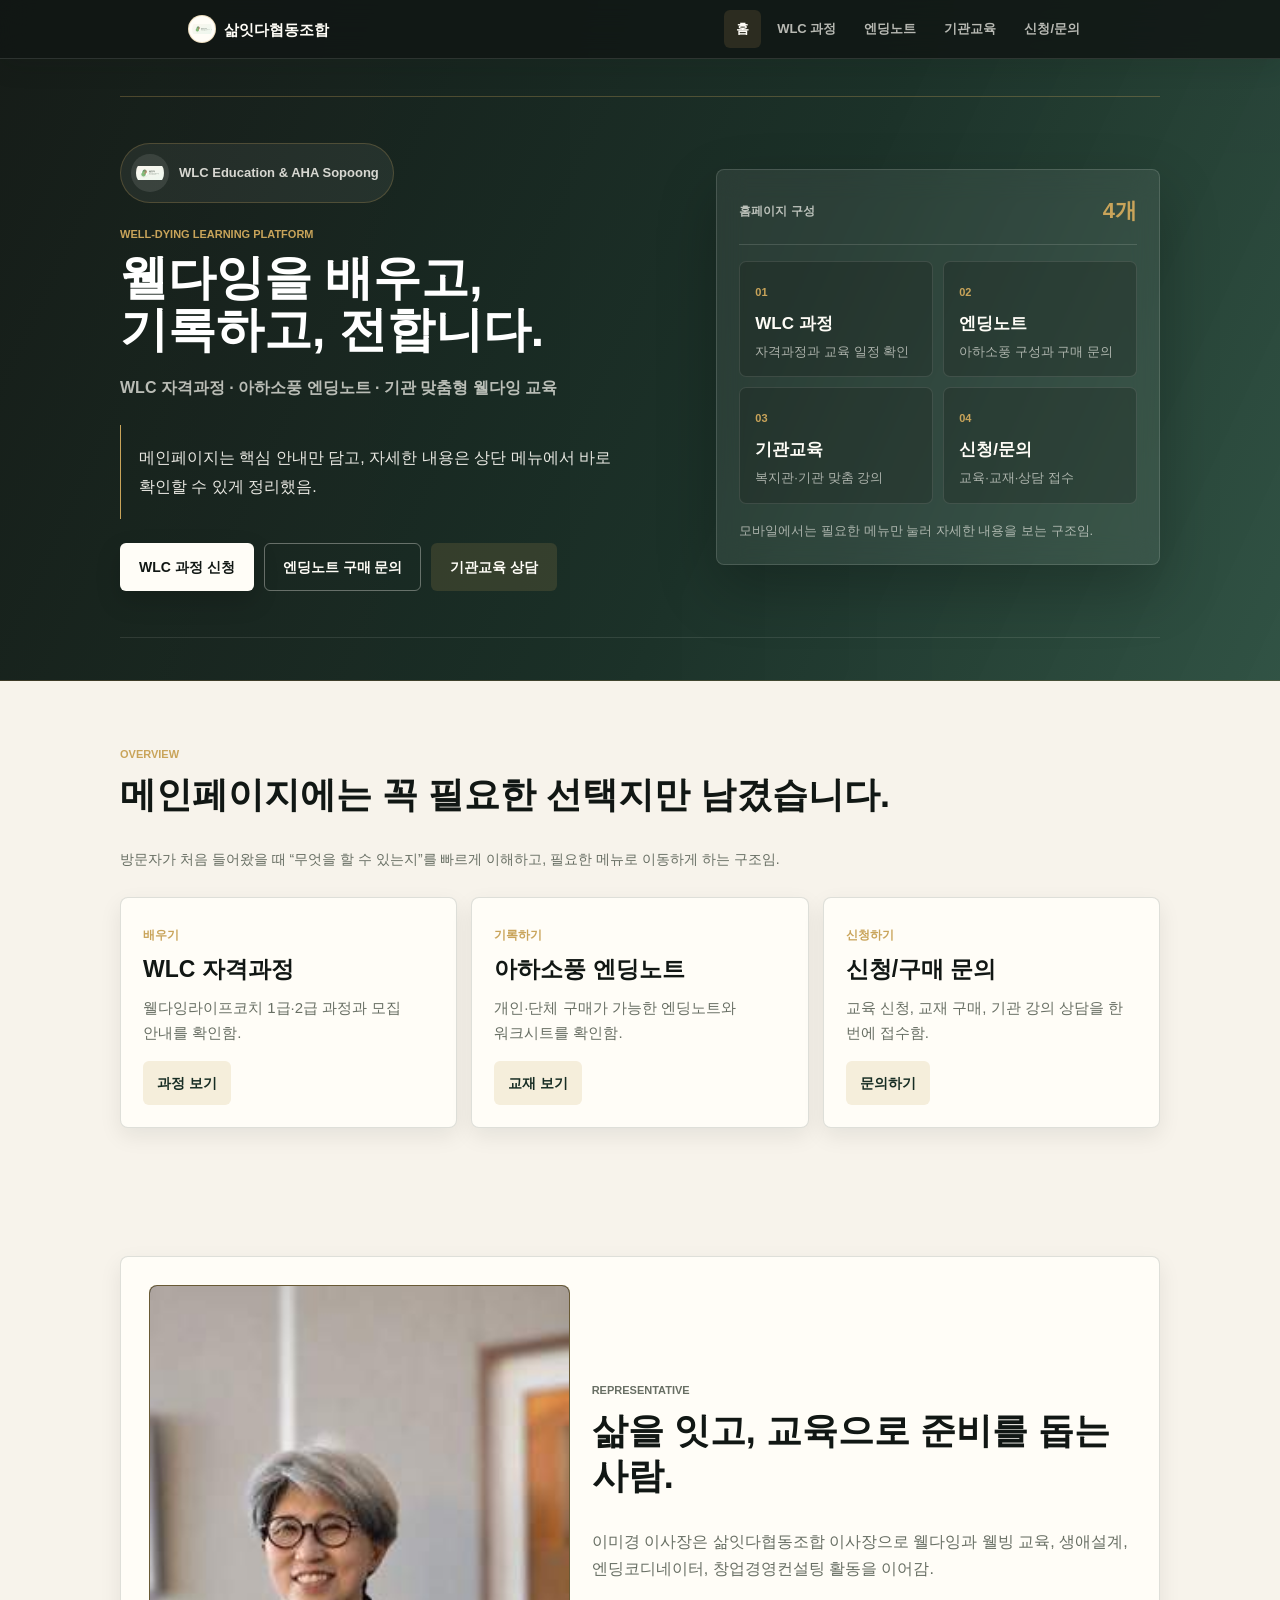
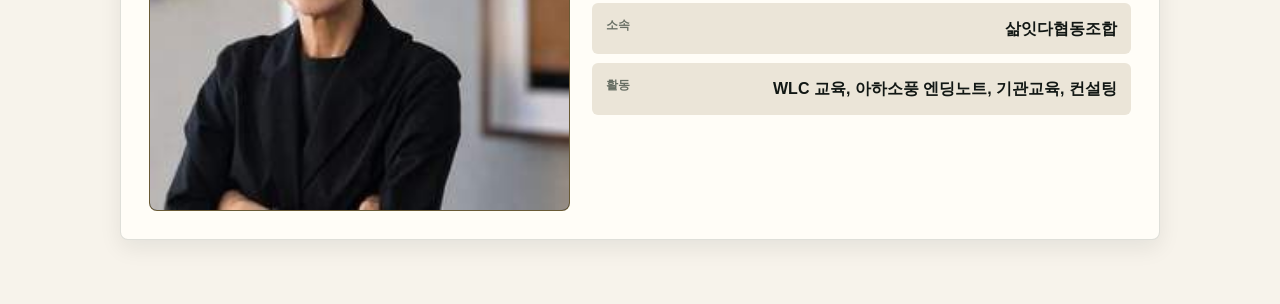
==== commit 4f7caa61: "Split homepage into focused detail pages" ====
--- a/index.html
+++ b/index.html
@@ -3,23 +3,19 @@
   <head>
     <meta charset="utf-8">
     <meta name="viewport" content="width=device-width, initial-scale=1">
-    <title>삶잇다협동조합 | WLC 자격과정·아하소풍 엔딩노트</title>
-    <meta name="description" content="삶잇다협동조합의 WLC 웰다잉 라이프 코치 자격과정, 아하소풍 엔딩노트, 기관 맞춤형 웰다잉 교육 신청 안내 홈페이지입니다.">
-    <meta name="keywords" content="삶잇다협동조합, WLC, 웰다잉라이프코치, 아하소풍, 엔딩노트, 웰다잉 교육, 기관교육, 이미경">
+    <title>삶잇다협동조합 | WLC·아하소풍 공식 안내</title>
+    <meta name="description" content="삶잇다협동조합의 WLC 자격과정, 아하소풍 엔딩노트, 기관 맞춤형 웰다잉 교육을 한눈에 안내합니다.">
+    <meta name="keywords" content="삶잇다협동조합, WLC, 웰다잉라이프코치, 아하소풍, 엔딩노트, 웰다잉 교육">
     <meta name="robots" content="index, follow">
     <link rel="canonical" href="https://withmikyung2.github.io/">
 
-    <!-- 네이버 서치어드바이저 소유확인 meta 태그를 여기에 넣어주세요. -->
-    <!-- Google Search Console 소유확인 meta 태그를 여기에 넣어주세요. -->
-
-    <meta property="og:title" content="삶잇다협동조합 | WLC 자격과정·아하소풍 엔딩노트">
-    <meta property="og:description" content="웰다잉을 배우고, 기록하고, 전하는 WLC 교육과 아하소풍 엔딩노트를 안내합니다.">
+    <meta property="og:title" content="삶잇다협동조합 | WLC·아하소풍 공식 안내">
+    <meta property="og:description" content="웰다잉을 배우고, 기록하고, 전하는 삶잇다협동조합 공식 홈페이지입니다.">
     <meta property="og:type" content="website">
     <meta property="og:url" content="https://withmikyung2.github.io/">
     <meta property="og:image" content="https://withmikyung2.github.io/assets/profile-photo.jpg">
 
     <link rel="icon" href="assets/favicon.svg" type="image/svg+xml">
-    <link rel="alternate icon" href="assets/salmitda-logo.svg" type="image/svg+xml">
     <link rel="apple-touch-icon" href="assets/salmitda-logo.svg">
     <meta name="theme-color" content="#172d24">
     <link rel="stylesheet" href="style.css">
@@ -28,7 +24,7 @@
     <a class="skip-link" href="#main">본문 바로가기</a>
     <header class="site-header">
       <nav class="nav-shell" aria-label="주요 메뉴">
-        <a class="brand" href="#home">
+        <a class="brand" href="index.html">
           <img src="assets/salmitda-logo.svg" alt="" aria-hidden="true">
           <span>삶잇다협동조합</span>
         </a>
@@ -36,18 +32,17 @@
           <span></span><span></span><span></span>
         </button>
         <ul class="site-menu" id="site-menu">
-          <li><a href="#home">홈</a></li>
-          <li><a href="#wlc">WLC 과정</a></li>
-          <li><a href="#notebook">엔딩노트</a></li>
-          <li><a href="#education">기관교육</a></li>
-          <li><a href="#faq">FAQ</a></li>
-          <li><a href="#contact">신청/문의</a></li>
+          <li><a class="active" href="index.html">홈</a></li>
+          <li><a href="wlc.html">WLC 과정</a></li>
+          <li><a href="notebook.html">엔딩노트</a></li>
+          <li><a href="education.html">기관교육</a></li>
+          <li><a href="contact.html">신청/문의</a></li>
         </ul>
       </nav>
     </header>
 
     <main id="main">
-      <section class="hero" id="home">
+      <section class="hero compact-hero" id="home">
         <div class="hero-inner">
           <div class="hero-copy">
             <div class="brand-lockup">
@@ -57,215 +52,59 @@
             <p class="eyebrow">Well-Dying Learning Platform</p>
             <h1>웰다잉을 배우고,<br>기록하고, 전합니다.</h1>
             <p class="hero-title">WLC 자격과정 · 아하소풍 엔딩노트 · 기관 맞춤형 웰다잉 교육</p>
-            <p class="hero-message">삶잇다협동조합은 삶의 마무리를 두려움이 아니라 준비와 배움의 시간으로 안내함. 교육 신청, 교재·엔딩노트 구매 문의, 기관 강의 상담까지 한 곳에서 연결함.</p>
+            <p class="hero-message">메인페이지는 핵심 안내만 담고, 자세한 내용은 상단 메뉴에서 바로 확인할 수 있게 정리했음.</p>
             <div class="button-row">
-              <a class="btn btn-primary js-scroll-to-contact" href="#contact" data-preset-category="WLC 자격과정 신청">WLC 과정 신청</a>
-              <a class="btn btn-outline js-scroll-to-contact" href="#contact" data-preset-category="아하소풍 엔딩노트 구매">엔딩노트 구매 문의</a>
-              <a class="btn btn-soft js-scroll-to-contact" href="#contact" data-preset-category="기관 맞춤형 교육 상담">기관교육 상담</a>
+              <a class="btn btn-primary" href="contact.html?category=WLC%20%EC%9E%90%EA%B2%A9%EA%B3%BC%EC%A0%95%20%EC%8B%A0%EC%B2%AD">WLC 과정 신청</a>
+              <a class="btn btn-outline" href="contact.html?category=%EC%95%84%ED%95%98%EC%86%8C%ED%92%8D%20%EC%97%94%EB%94%A9%EB%85%B8%ED%8A%B8%20%EA%B5%AC%EB%A7%A4">엔딩노트 구매 문의</a>
+              <a class="btn btn-soft" href="contact.html?category=%EA%B8%B0%EA%B4%80%20%EB%A7%9E%EC%B6%A4%ED%98%95%20%EA%B5%90%EC%9C%A1%20%EC%83%81%EB%8B%B4">기관교육 상담</a>
             </div>
           </div>
 
-          <aside class="hero-panel" aria-label="삶잇다 활용 안내">
+          <aside class="hero-panel" aria-label="홈페이지 이용 안내">
             <div class="panel-header">
-              <span>바로 가능한 일</span>
-              <strong>3가지</strong>
+              <span>홈페이지 구성</span>
+              <strong>4개</strong>
             </div>
             <div class="panel-grid">
-              <div><span>01</span><b>교육 신청</b><p>WLC 2급, 설명회, 다음 기수 상담</p></div>
-              <div><span>02</span><b>교재 구매</b><p>아하소풍 엔딩노트 개인·단체 구매 문의</p></div>
-              <div><span>03</span><b>기관 강의</b><p>복지관, 평생교육원, 단체 맞춤 강의</p></div>
-              <div><span>04</span><b>상담 연결</b><p>전화, 문자, 이메일, 문의 폼 접수</p></div>
+              <a href="wlc.html"><span>01</span><b>WLC 과정</b><p>자격과정과 교육 일정 확인</p></a>
+              <a href="notebook.html"><span>02</span><b>엔딩노트</b><p>아하소풍 구성과 구매 문의</p></a>
+              <a href="education.html"><span>03</span><b>기관교육</b><p>복지관·기관 맞춤 강의</p></a>
+              <a href="contact.html"><span>04</span><b>신청/문의</b><p>교육·교재·상담 접수</p></a>
             </div>
-            <p class="panel-note">서울 기반 · 전국 출강 협의 · 삶잇다협동조합 공식 문의 창구</p>
+            <p class="panel-note">모바일에서는 필요한 메뉴만 눌러 자세한 내용을 보는 구조임.</p>
           </aside>
         </div>
       </section>
 
-      <section class="section trust-section" id="trust">
+      <section class="section home-summary">
         <div class="section-inner">
-          <p class="section-label">Trust</p>
-          <h2>공식 정보가 보이는 홈페이지로 신뢰를 먼저 만듭니다.</h2>
-          <p class="section-guide">교육과 교재를 판매하려면 방문자가 “믿고 신청해도 되는 곳”이라고 바로 느끼는 것이 중요함.</p>
+          <p class="section-label">Overview</p>
+          <h2>메인페이지에는 꼭 필요한 선택지만 남겼습니다.</h2>
+          <p class="section-guide">방문자가 처음 들어왔을 때 “무엇을 할 수 있는지”를 빠르게 이해하고, 필요한 메뉴로 이동하게 하는 구조임.</p>
           <div class="trust-grid">
             <article>
-              <span>자격 정보</span>
-              <h3>웰다잉라이프코치</h3>
-              <p>WLC 1급·2급 과정 안내와 민간자격 등록 정보를 함께 보여줌.</p>
-              <b>등록번호: 제 2025-005640 호</b>
+              <span>배우기</span>
+              <h3>WLC 자격과정</h3>
+              <p>웰다잉라이프코치 1급·2급 과정과 모집 안내를 확인함.</p>
+              <a class="text-link" href="wlc.html">과정 보기</a>
             </article>
             <article>
-              <span>공식 교재</span>
+              <span>기록하기</span>
               <h3>아하소풍 엔딩노트</h3>
-              <p>웰다잉 실습과 기록을 돕는 교재·워크북형 도구로 안내함.</p>
-              <b>상표출원번호: 제 40-2022-0102899 호</b>
+              <p>개인·단체 구매가 가능한 엔딩노트와 워크시트를 확인함.</p>
+              <a class="text-link" href="notebook.html">교재 보기</a>
             </article>
             <article>
-              <span>운영 주체</span>
-              <h3>삶잇다협동조합</h3>
-              <p>교육, 상담, 기관 강의, 컨설팅을 연결하는 실제 운영 주체를 명확히 표시함.</p>
-              <b>대표 문의: 010-5315-8680</b>
+              <span>신청하기</span>
+              <h3>신청/구매 문의</h3>
+              <p>교육 신청, 교재 구매, 기관 강의 상담을 한 번에 접수함.</p>
+              <a class="text-link" href="contact.html">문의하기</a>
             </article>
           </div>
         </div>
       </section>
 
-      <section class="section services-section" id="wlc">
-        <div class="section-inner">
-          <p class="section-label">WLC Curriculum</p>
-          <h2>WLC 자격과정은 배움에서 현장 활동까지 이어지도록 구성합니다.</h2>
-          <p class="section-guide">2급 과정은 웰다잉 기본 이해와 엔딩노트 실습을 중심으로, 1급 과정은 교육 기획과 코치 지도 역량까지 확장함.</p>
-          <div class="program-grid">
-            <article class="program-card">
-              <span>WLC 2급</span>
-              <h3>실무 코치 과정</h3>
-              <p>웰다잉 기본 개념을 이해하고, 엔딩노트 작성과 소규모 교육 진행을 실습함.</p>
-              <ul>
-                <li>12주 오프라인 과정</li>
-                <li>필기·실기 평가 안내</li>
-                <li>엔딩노트 작성 지도 실습</li>
-              </ul>
-              <a class="text-link js-scroll-to-contact" href="#contact" data-preset-category="WLC 2급 과정 신청">2급 과정 문의</a>
-            </article>
-            <article class="program-card">
-              <span>WLC 1급</span>
-              <h3>전문가·슈퍼바이저 과정</h3>
-              <p>교육 프로그램 개발, 강의 시연, 가족 갈등 중재, 코치 수퍼비전 역량을 다룸.</p>
-              <ul>
-                <li>심화 교육 기획</li>
-                <li>사례 발표와 강의 시연</li>
-                <li>2급 코치 지도 역량</li>
-              </ul>
-              <a class="text-link js-scroll-to-contact" href="#contact" data-preset-category="WLC 1급 과정 상담">1급 과정 상담</a>
-            </article>
-          </div>
-
-          <div class="schedule-card">
-            <div>
-              <p class="section-label">Current Course</p>
-              <h3>WLC 2급 자격과정 모집 안내</h3>
-              <p>2026년 6월 29일(월)부터 9월 28일(월)까지 매주 월요일 오전 10시부터 오후 1시까지 진행하는 12주 과정 기준으로 안내함.</p>
-            </div>
-            <dl>
-              <div><dt>교육 장소</dt><dd>서울시 마포구 도화동 25-13, 대한민국재향경우회 7층 강당</dd></div>
-              <div><dt>수료 기준</dt><dd>출석률 75% 이상</dd></div>
-              <div><dt>주관</dt><dd>삶잇다협동조합</dd></div>
-              <div><dt>후원</dt><dd>대한민국재향경우회, 대한민국여경재향경우회</dd></div>
-            </dl>
-          </div>
-        </div>
-      </section>
-
-      <section class="section notebook-section" id="notebook">
-        <div class="section-inner split-section">
-          <div>
-            <p class="section-label">AHA Sopoong</p>
-            <h2>아하소풍 엔딩노트는 교육 후 바로 쓰는 실습 도구입니다.</h2>
-            <p class="section-guide">개인 구매, 단체 구매, 기관 교육용 납품 문의를 받을 수 있도록 구매 흐름을 홈페이지 안에 넣음.</p>
-            <div class="button-row">
-              <a class="btn btn-primary js-scroll-to-contact" href="#contact" data-preset-category="아하소풍 엔딩노트 구매">구매 문의하기</a>
-              <a class="btn btn-outline dark-on-light js-scroll-to-contact" href="#contact" data-preset-category="기관·단체 교재 납품 문의">단체 납품 문의</a>
-            </div>
-          </div>
-          <div class="product-card">
-            <span>엔딩노트 구성</span>
-            <h3>기록하고 정리하는 6가지 워크시트</h3>
-            <ul class="check-list">
-              <li>웰다잉 준비 상태 체크리스트</li>
-              <li>가치관 기반 의료 결정 워크시트</li>
-              <li>나의 장례식 설계도</li>
-              <li>레거시 디자인 워크시트</li>
-              <li>관계 회복 편지 쓰기</li>
-              <li>재산 분배 점검표</li>
-            </ul>
-          </div>
-        </div>
-      </section>
-
-      <section class="section education-section" id="education">
-        <div class="section-inner">
-          <p class="section-label">Institution Program</p>
-          <h2>기관에는 바로 운영 가능한 웰다잉 교육 패키지로 제안합니다.</h2>
-          <p class="section-guide">복지관, 평생교육원, 시니어센터, 사회적기업, 여성기업 교육 현장에 맞춰 시간과 대상을 조정함.</p>
-          <div class="package-grid">
-            <article>
-              <span>01</span>
-              <h3>시니어 웰다잉 특강</h3>
-              <p>죽음 준비를 무겁지 않게 풀고, 삶을 정리하는 쉬운 강의로 구성함.</p>
-            </article>
-            <article>
-              <span>02</span>
-              <h3>엔딩노트 실습 워크숍</h3>
-              <p>참여자가 직접 적고 나누는 활동 중심 교육으로 운영함.</p>
-            </article>
-            <article>
-              <span>03</span>
-              <h3>WLC 양성과정</h3>
-              <p>지역 활동가와 강사를 위한 체계적인 자격과정으로 설계함.</p>
-            </article>
-            <article>
-              <span>04</span>
-              <h3>조직 맞춤 컨설팅</h3>
-              <p>교육 기획, 모집 문구, 운영 자료, 평가 방식까지 함께 정리함.</p>
-            </article>
-          </div>
-        </div>
-      </section>
-
-      <section class="section faq-section" id="faq">
-        <div class="section-inner">
-          <p class="section-label">FAQ</p>
-          <h2>신청 전에 자주 묻는 질문을 먼저 정리했습니다.</h2>
-          <p class="section-guide">궁금한 내용을 눌러 열어보면, 상담 전에 필요한 정보를 쉽게 확인할 수 있음.</p>
-
-          <div class="accordion faq-accordion" data-accordion>
-            <article class="acc-item open">
-              <button class="acc-head" type="button" aria-expanded="true">
-                <span class="acc-index">Q1</span>
-                <span><strong>WLC 과정은 처음 배우는 사람도 신청할 수 있나요?</strong><small>기초부터 차근차근 안내</small></span>
-                <span class="acc-arrow">›</span>
-              </button>
-              <div class="acc-body">
-                <p class="faq-answer">가능함. 2급 과정은 웰다잉을 처음 배우는 분도 따라올 수 있도록 기본 개념과 실습을 함께 다룸.</p>
-              </div>
-            </article>
-
-            <article class="acc-item">
-              <button class="acc-head" type="button" aria-expanded="false">
-                <span class="acc-index">Q2</span>
-                <span><strong>아하소풍 엔딩노트는 단체 구매가 가능한가요?</strong><small>기관 교육용 구매 상담 가능</small></span>
-                <span class="acc-arrow">›</span>
-              </button>
-              <div class="acc-body">
-                <p class="faq-answer">가능함. 개인 구매, 수강생용 단체 구매, 기관 교육용 납품 문의를 구분해 상담함.</p>
-              </div>
-            </article>
-
-            <article class="acc-item">
-              <button class="acc-head" type="button" aria-expanded="false">
-                <span class="acc-index">Q3</span>
-                <span><strong>기관 강의는 대상과 시간에 맞게 바꿀 수 있나요?</strong><small>시니어, 활동가, 종사자 맞춤 구성</small></span>
-                <span class="acc-arrow">›</span>
-              </button>
-              <div class="acc-body">
-                <p class="faq-answer">가능함. 교육 대상, 강의 시간, 기관 목적을 확인한 뒤 특강·워크숍·과정형 교육으로 조정함.</p>
-              </div>
-            </article>
-
-            <article class="acc-item">
-              <button class="acc-head" type="button" aria-expanded="false">
-                <span class="acc-index">Q4</span>
-                <span><strong>문의 후에는 어떤 순서로 진행되나요?</strong><small>접수, 확인, 일정 협의, 안내</small></span>
-                <span class="acc-arrow">›</span>
-              </button>
-              <div class="acc-body">
-                <p class="faq-answer">문의 내용을 확인한 뒤 연락드림. 이후 교육 신청, 교재 구매, 기관 강의 중 필요한 방향으로 자세히 안내함.</p>
-              </div>
-            </article>
-          </div>
-        </div>
-      </section>
-
-      <section class="section profile-section" id="profile">
+      <section class="section profile-section">
         <div class="section-inner">
           <article class="profile-card">
             <div class="profile-media">
@@ -275,115 +114,17 @@
               <p class="section-label">Representative</p>
               <h2>삶을 잇고, 교육으로 준비를 돕는 사람.</h2>
               <p>이미경 이사장은 삶잇다협동조합 이사장으로 웰다잉과 웰빙 교육, 생애설계, 엔딩코디네이터, 창업경영컨설팅 활동을 이어감.</p>
-              <p>현장 강의와 상담 경험을 바탕으로 개인, 기관, 조직이 삶의 방향과 마무리를 차분히 준비하도록 도움.</p>
               <dl class="meta-list">
-                <div><dt>대표</dt><dd>이미경</dd></div>
                 <div><dt>소속</dt><dd>삶잇다협동조합</dd></div>
-                <div><dt>역할</dt><dd>이사장</dd></div>
                 <div><dt>활동</dt><dd>WLC 교육, 아하소풍 엔딩노트, 기관교육, 컨설팅</dd></div>
               </dl>
             </div>
           </article>
         </div>
       </section>
-
-      <section class="cta-section" aria-labelledby="cta-title">
-        <div class="section-inner cta-card">
-          <p class="section-label">Application</p>
-          <h2 id="cta-title">교육 신청과 교재 구매 문의를 한 번에 접수합니다.</h2>
-          <p>아래 신청/문의 폼에서 원하는 항목을 선택하면 확인 후 연락드림.</p>
-          <div class="button-row center">
-            <a class="btn btn-primary js-scroll-to-contact" href="#contact" data-preset-category="WLC 자격과정 신청">WLC 신청</a>
-            <a class="btn btn-soft js-scroll-to-contact" href="#contact" data-preset-category="아하소풍 엔딩노트 구매">엔딩노트 구매</a>
-            <a class="btn btn-outline dark js-scroll-to-contact" href="#contact" data-preset-category="기관 맞춤형 교육 상담">기관교육 상담</a>
-          </div>
-        </div>
-      </section>
-
-      <section class="contact-section" id="contact">
-        <div class="section-inner">
-          <p class="section-label">Contact</p>
-          <h2>신청·구매·상담 문의</h2>
-          <div class="contact-grid">
-            <a href="tel:+821053158680"><span>전화</span><strong>010-5315-8680</strong></a>
-            <a href="sms:+821053158680"><span>문자</span><strong>010-5315-8680</strong></a>
-            <a href="mailto:withmikyung2@gmail.com?subject=%EC%82%B6%EC%9E%87%EB%8B%A4%20WLC%20%EB%B0%8F%20%EC%95%84%ED%95%98%EC%86%8C%ED%92%8D%20%EB%AC%B8%EC%9D%98&body=%EC%82%B6%EC%9E%87%EB%8B%A4%ED%98%91%EB%8F%99%EC%A1%B0%ED%95%A9%EC%97%90%20%EB%AC%B8%EC%9D%98%ED%95%A9%EB%8B%88%EB%8B%A4.%0D%0A%0D%0A1.%20%EC%84%B1%ED%95%A8%3A%0D%0A2.%20%EC%97%B0%EB%9D%BD%EC%B2%98%3A%0D%0A3.%20%EB%AC%B8%EC%9D%98%20%EB%B6%84%EC%95%BC%3A%0D%0A4.%20%ED%9D%AC%EB%A7%9D%20%EC%88%98%EB%9F%89%20%EB%98%90%EB%8A%94%20%EA%B3%BC%EC%A0%95%3A%0D%0A5.%20%EB%AC%B8%EC%9D%98%20%EB%82%B4%EC%9A%A9%3A%0D%0A"><span>이메일</span><strong>withmikyung2@gmail.com</strong></a>
-            <a href="contact.vcf" download><span>연락처 저장</span><strong>VCF 다운로드</strong></a>
-          </div>
-
-          <form class="inquiry-form" id="inquiry-form" aria-labelledby="inquiry-form-title">
-            <div class="form-heading">
-              <div>
-                <p class="section-label">Application Form</p>
-                <h3 id="inquiry-form-title">신청/구매 문의 접수</h3>
-              </div>
-              <p><span class="required-mark">*</span> 표시는 꼭 입력해야 합니다.</p>
-            </div>
-
-            <div class="form-grid">
-              <label class="form-field" for="inquiry-name">
-                <span>이름 <b aria-hidden="true">*</b></span>
-                <input id="inquiry-name" name="name" type="text" autocomplete="name" required placeholder="성함을 입력해주세요">
-              </label>
-
-              <label class="form-field" for="inquiry-phone">
-                <span>연락처 <b aria-hidden="true">*</b></span>
-                <input id="inquiry-phone" name="phone" type="tel" autocomplete="tel" required placeholder="010-0000-0000">
-              </label>
-
-              <label class="form-field" for="inquiry-category">
-                <span>문의 분야 <b aria-hidden="true">*</b></span>
-                <select id="inquiry-category" name="category" required>
-                  <option value="WLC 자격과정 신청">WLC 자격과정 신청</option>
-                  <option value="WLC 2급 과정 신청">WLC 2급 과정 신청</option>
-                  <option value="WLC 1급 과정 상담">WLC 1급 과정 상담</option>
-                  <option value="아하소풍 엔딩노트 구매">아하소풍 엔딩노트 구매</option>
-                  <option value="기관·단체 교재 납품 문의">기관·단체 교재 납품 문의</option>
-                  <option value="기관 맞춤형 교육 상담">기관 맞춤형 교육 상담</option>
-                  <option value="일반 상담 문의">일반 상담 문의</option>
-                </select>
-              </label>
-
-              <label class="form-field" for="inquiry-quantity">
-                <span>희망 수량/과정</span>
-                <input id="inquiry-quantity" name="quantity" type="text" placeholder="예: 엔딩노트 30권 / WLC 2급 / 기관 특강">
-              </label>
-
-              <label class="form-field" for="inquiry-time">
-                <span>연락 가능 시간</span>
-                <select id="inquiry-time" name="availableTime">
-                  <option value="오전 9시~12시">오전 9시~12시</option>
-                  <option value="오후 1시~5시">오후 1시~5시</option>
-                  <option value="저녁 6시~8시">저녁 6시~8시</option>
-                  <option value="언제든 가능">언제든 가능</option>
-                </select>
-              </label>
-
-              <label class="form-field" for="inquiry-region">
-                <span>지역/기관명</span>
-                <input id="inquiry-region" name="region" type="text" placeholder="예: 서울 마포구 / 00복지관 / 개인">
-              </label>
-
-              <label class="form-field form-field-wide" for="inquiry-message">
-                <span>문의 내용 <b aria-hidden="true">*</b></span>
-                <textarea id="inquiry-message" name="message" rows="5" required placeholder="신청하려는 과정, 구매 수량, 기관 교육 목적 등을 편하게 적어주세요"></textarea>
-              </label>
-            </div>
-
-            <label class="privacy-check" for="privacy-agree">
-              <input id="privacy-agree" name="privacyAgree" type="checkbox" required>
-              <span>개인정보 수집 및 이용에 동의합니다. <b aria-hidden="true">*</b><small>상담 접수와 연락을 위해 이름, 연락처, 문의 내용을 확인합니다.</small></span>
-            </label>
-
-            <button class="btn btn-primary form-submit" type="submit">신청/문의 접수하기</button>
-            <p class="form-status" id="form-status" role="status" aria-live="polite"></p>
-          </form>
-          <p class="copyright">삶잇다협동조합 · WLC 자격과정 · 아하소풍 엔딩노트</p>
-        </div>
-      </section>
     </main>
 
-    <a class="mobile-consult-button js-scroll-to-contact" href="#contact" aria-label="신청 문의 폼으로 이동">신청/구매 문의</a>
+    <a class="mobile-consult-button" href="contact.html">신청/구매 문의</a>
     <script src="script.js"></script>
   </body>
 </html>
--- a/style.css
+++ b/style.css
@@ -186,6 +186,30 @@
   border-bottom: 1px solid rgba(201, 164, 90, 0.22);
 }
 
+.compact-hero {
+  min-height: auto;
+  padding-bottom: 42px;
+}
+
+.page-hero {
+  padding: 112px 20px 52px;
+  background:
+    linear-gradient(115deg, rgba(17, 23, 20, 0.98), rgba(23, 45, 36, 0.96) 62%, rgba(36, 72, 58, 0.92)),
+    linear-gradient(90deg, rgba(201, 164, 90, 0.16), transparent);
+  color: var(--surface);
+}
+
+.page-hero h1 {
+  max-width: 820px;
+  margin-bottom: 14px;
+}
+
+.page-hero p:not(.section-label) {
+  max-width: 760px;
+  color: rgba(255, 253, 247, 0.82);
+  font-size: 18px;
+}
+
 .hero-inner {
   width: min(100%, var(--max));
   display: grid;
@@ -371,6 +395,15 @@
   background: rgba(17, 23, 20, 0.24);
 }
 
+.panel-grid a {
+  padding: 15px;
+  border: 1px solid rgba(255, 253, 247, 0.11);
+  border-radius: 7px;
+  display: block;
+  background: rgba(17, 23, 20, 0.24);
+  text-decoration: none;
+}
+
 .panel-grid span {
   color: var(--gold);
   font-size: 11px;
@@ -566,6 +599,10 @@
 
 .services-section {
   background: #ece8df;
+}
+
+.home-summary {
+  background: #f7f3eb;
 }
 
 .service-grid {
